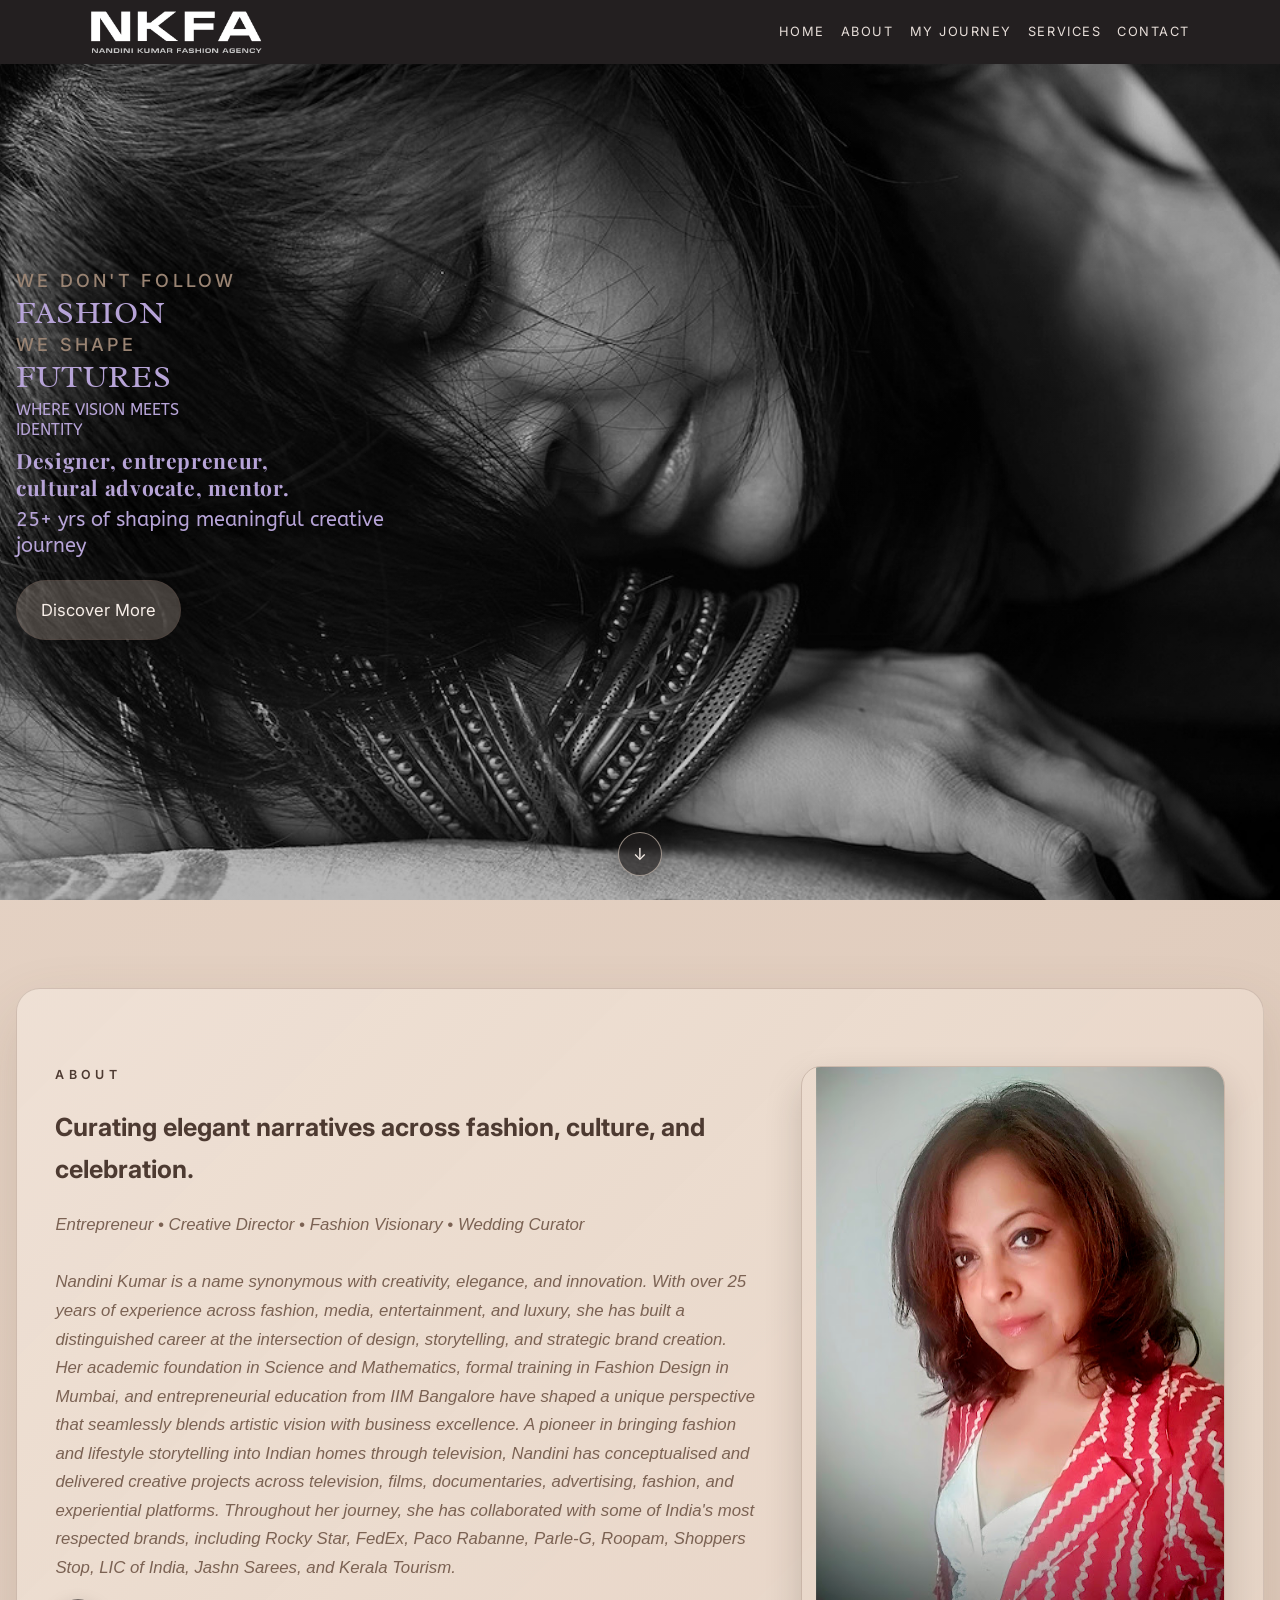
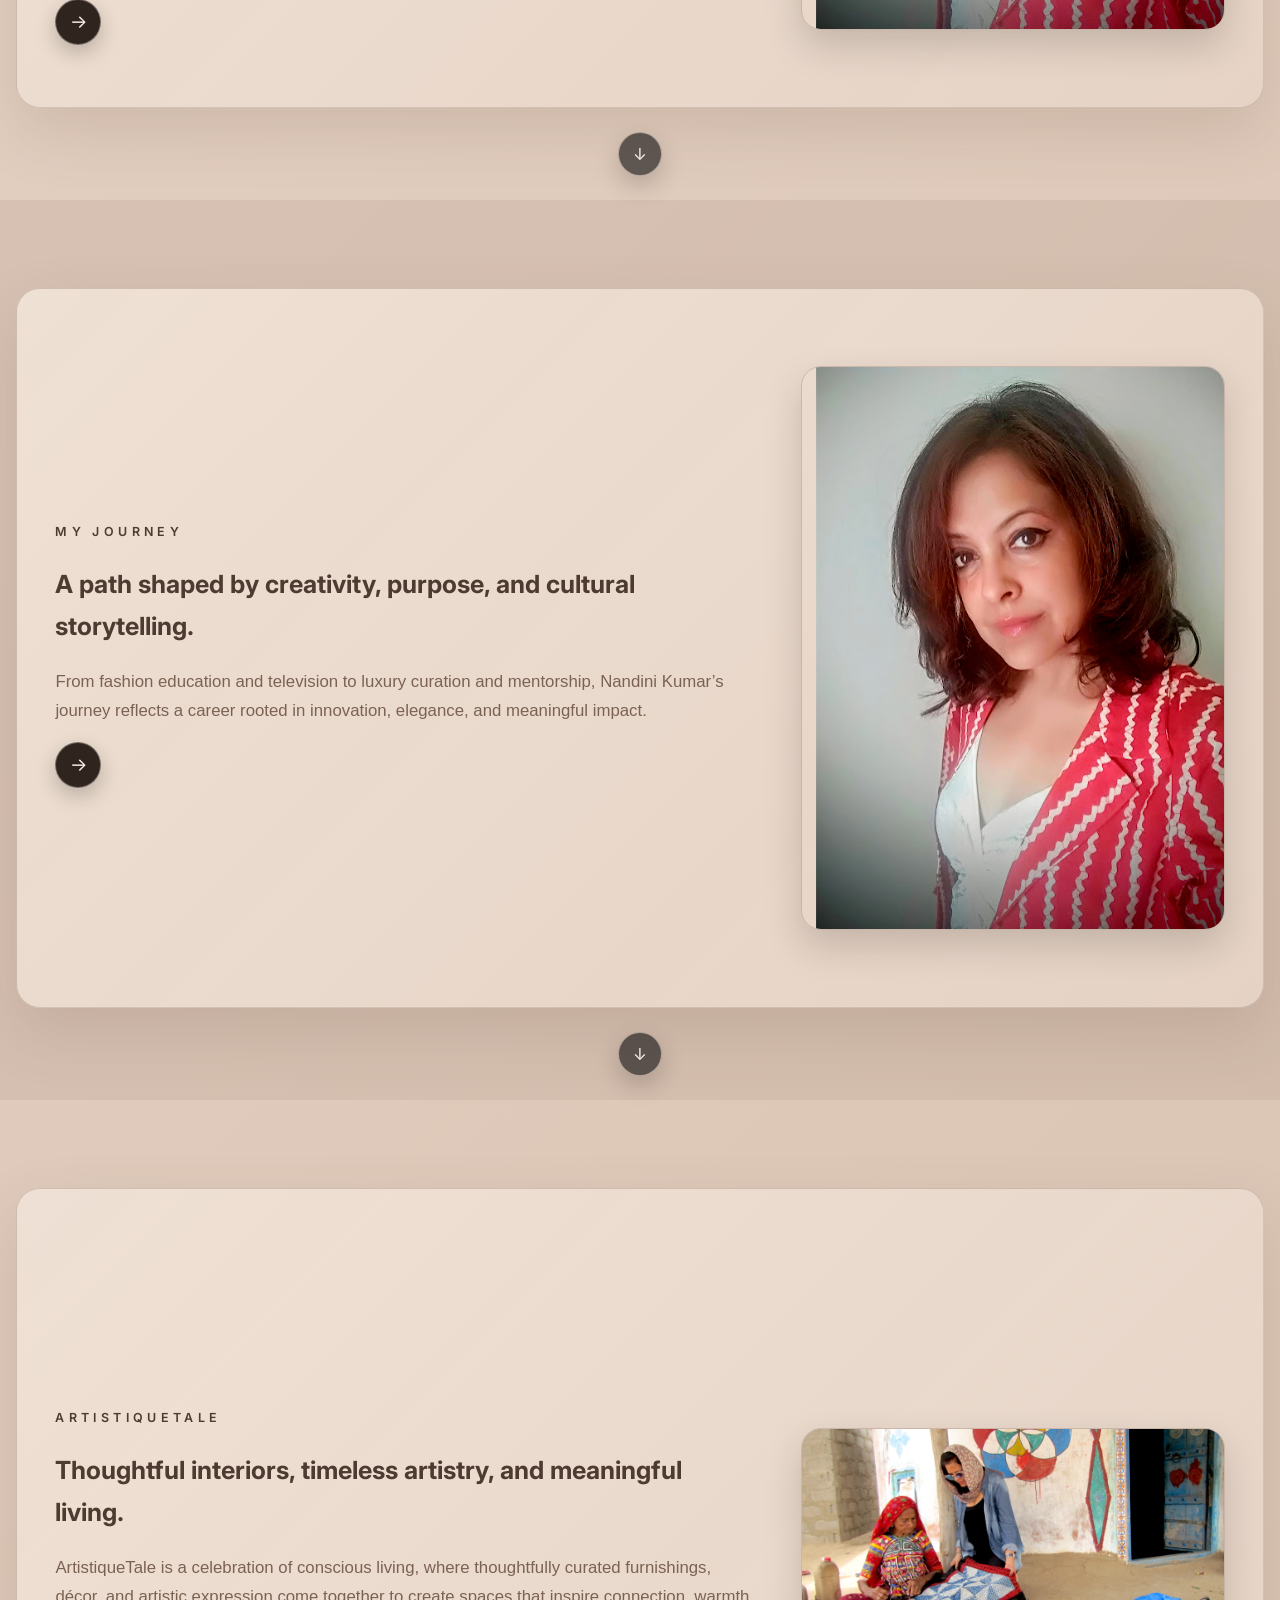
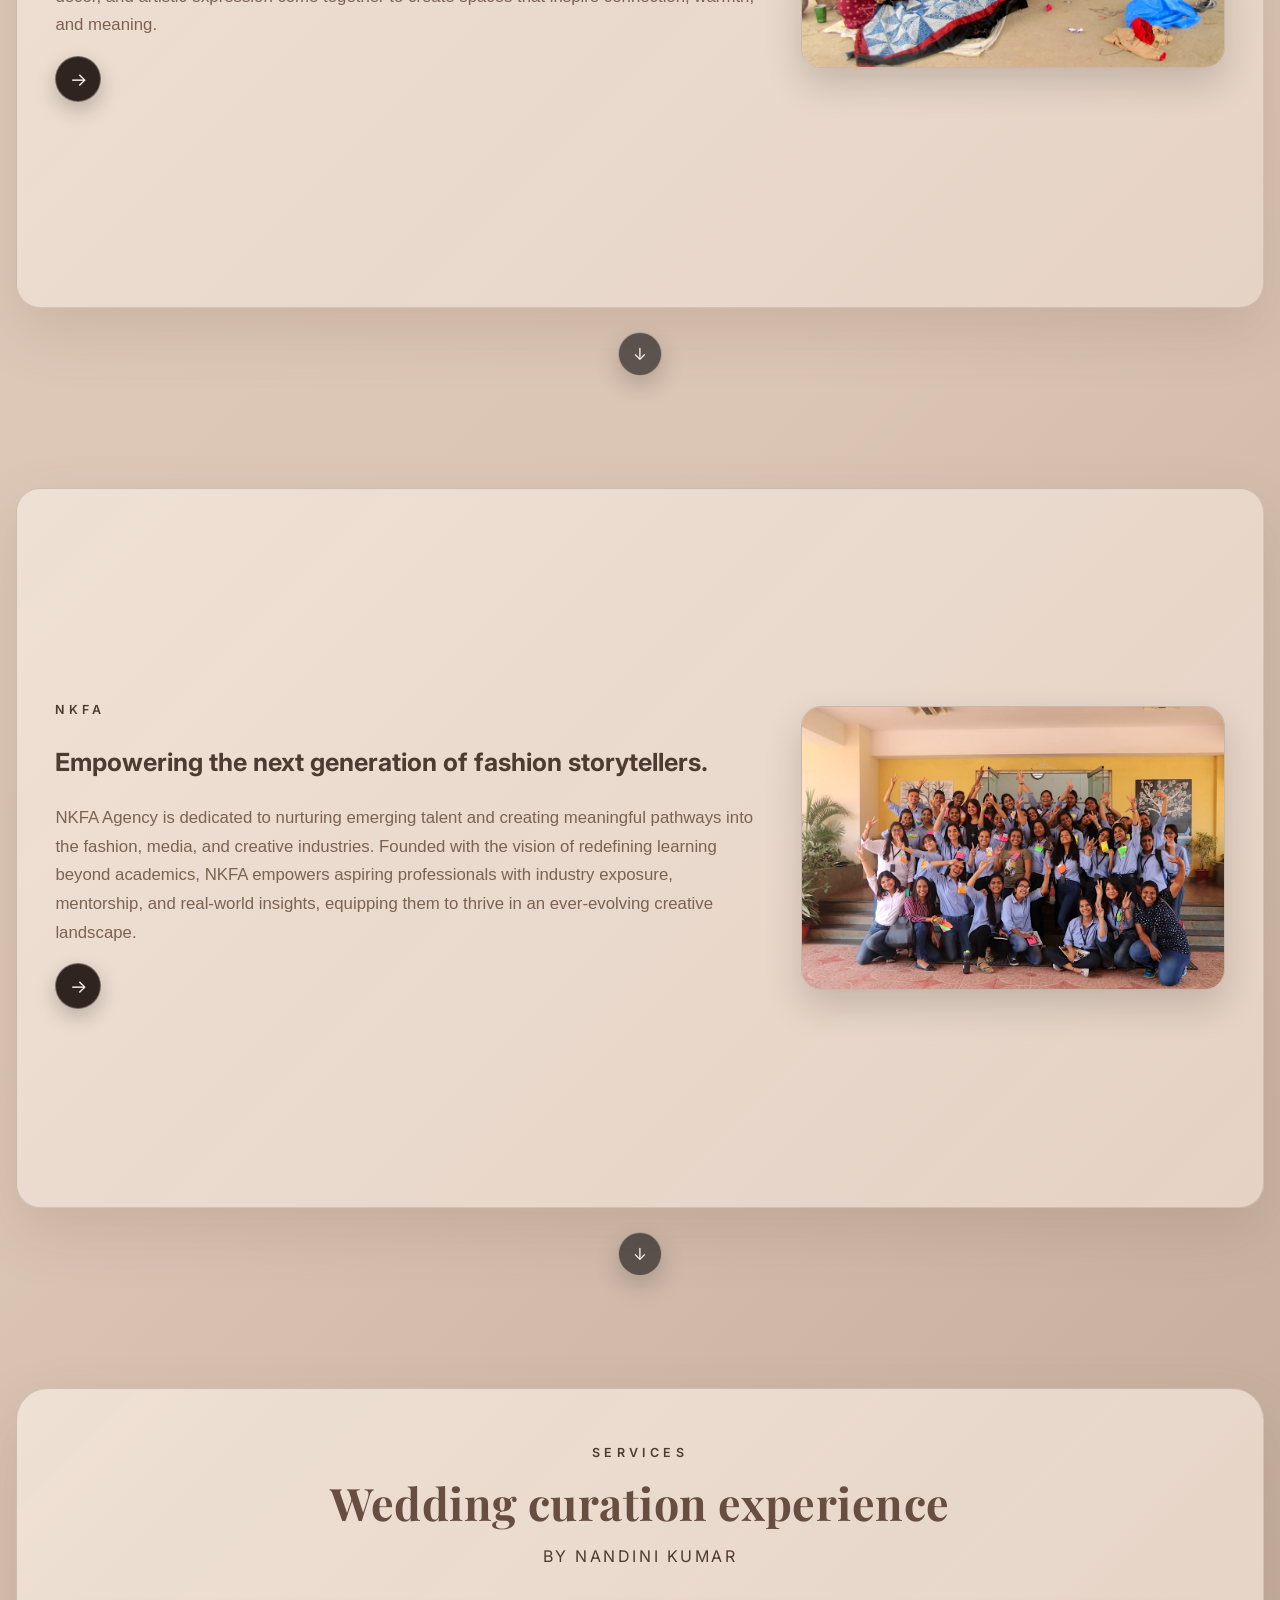
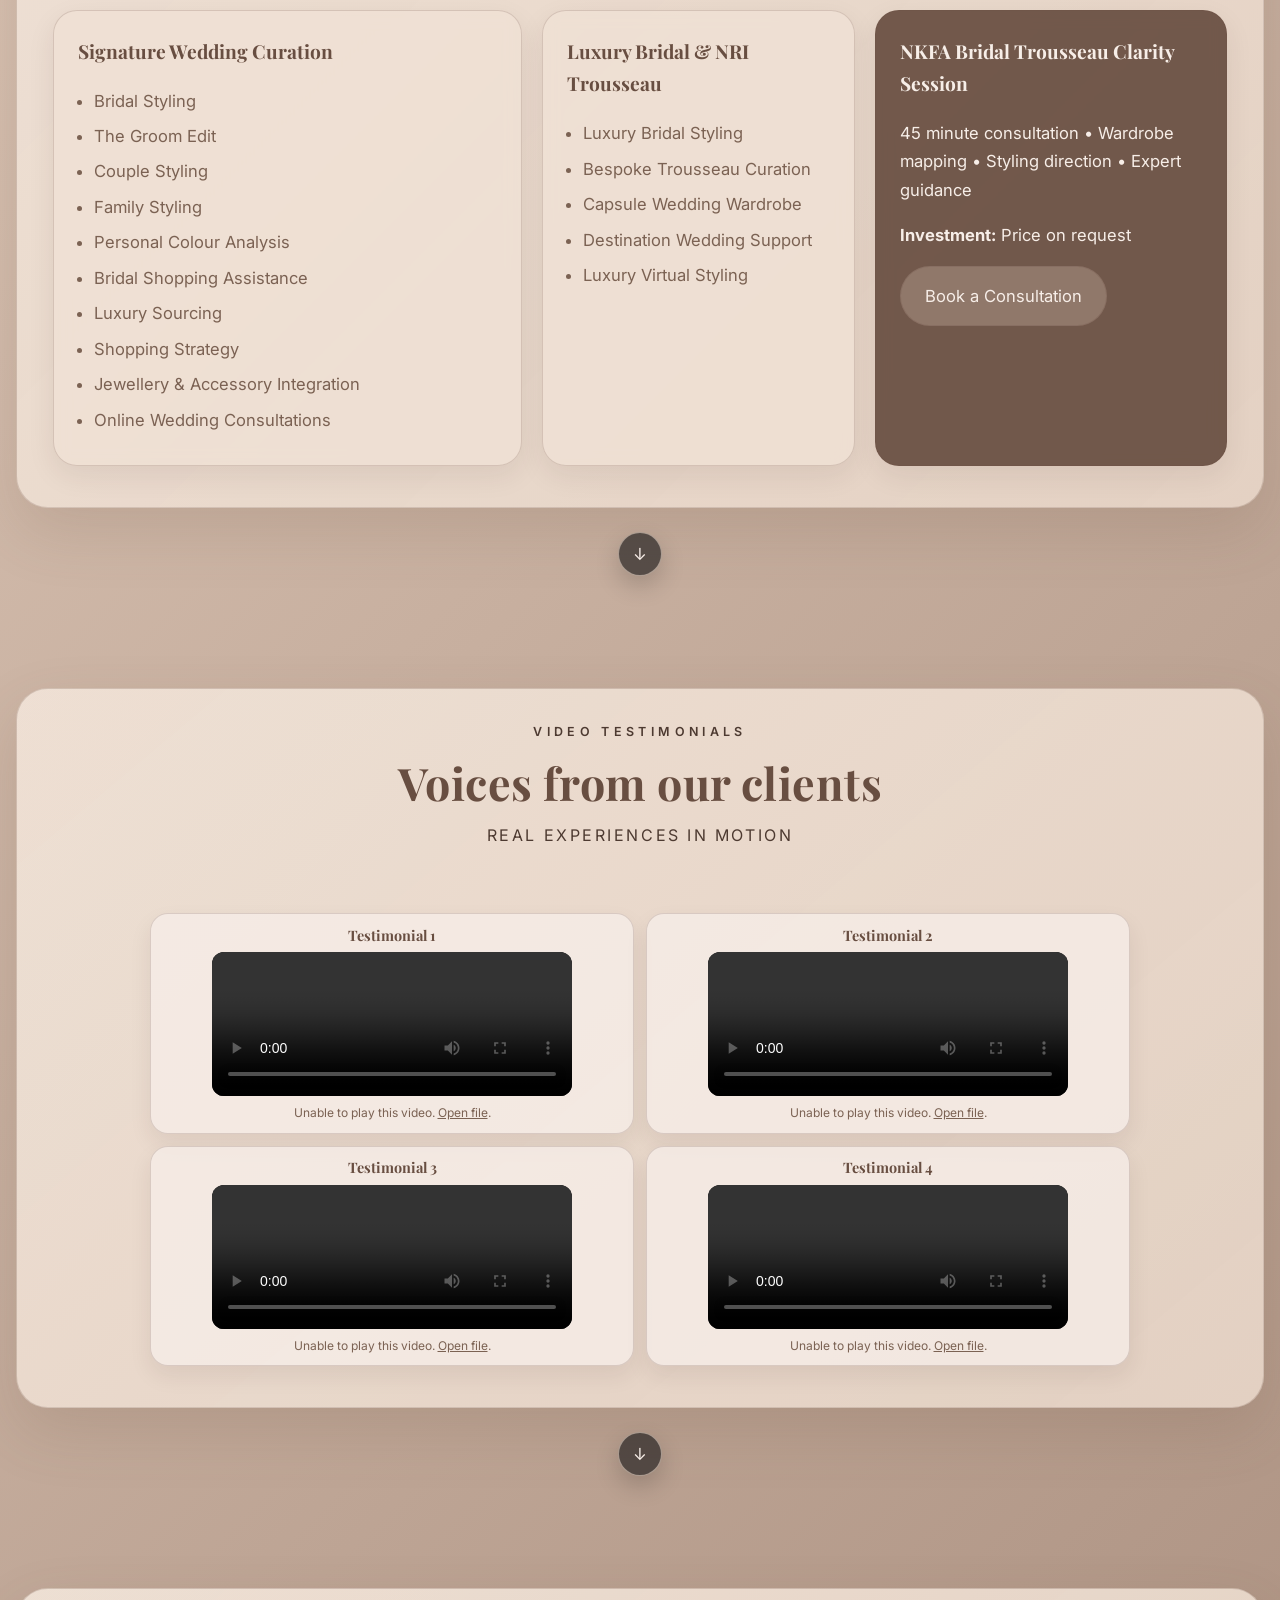
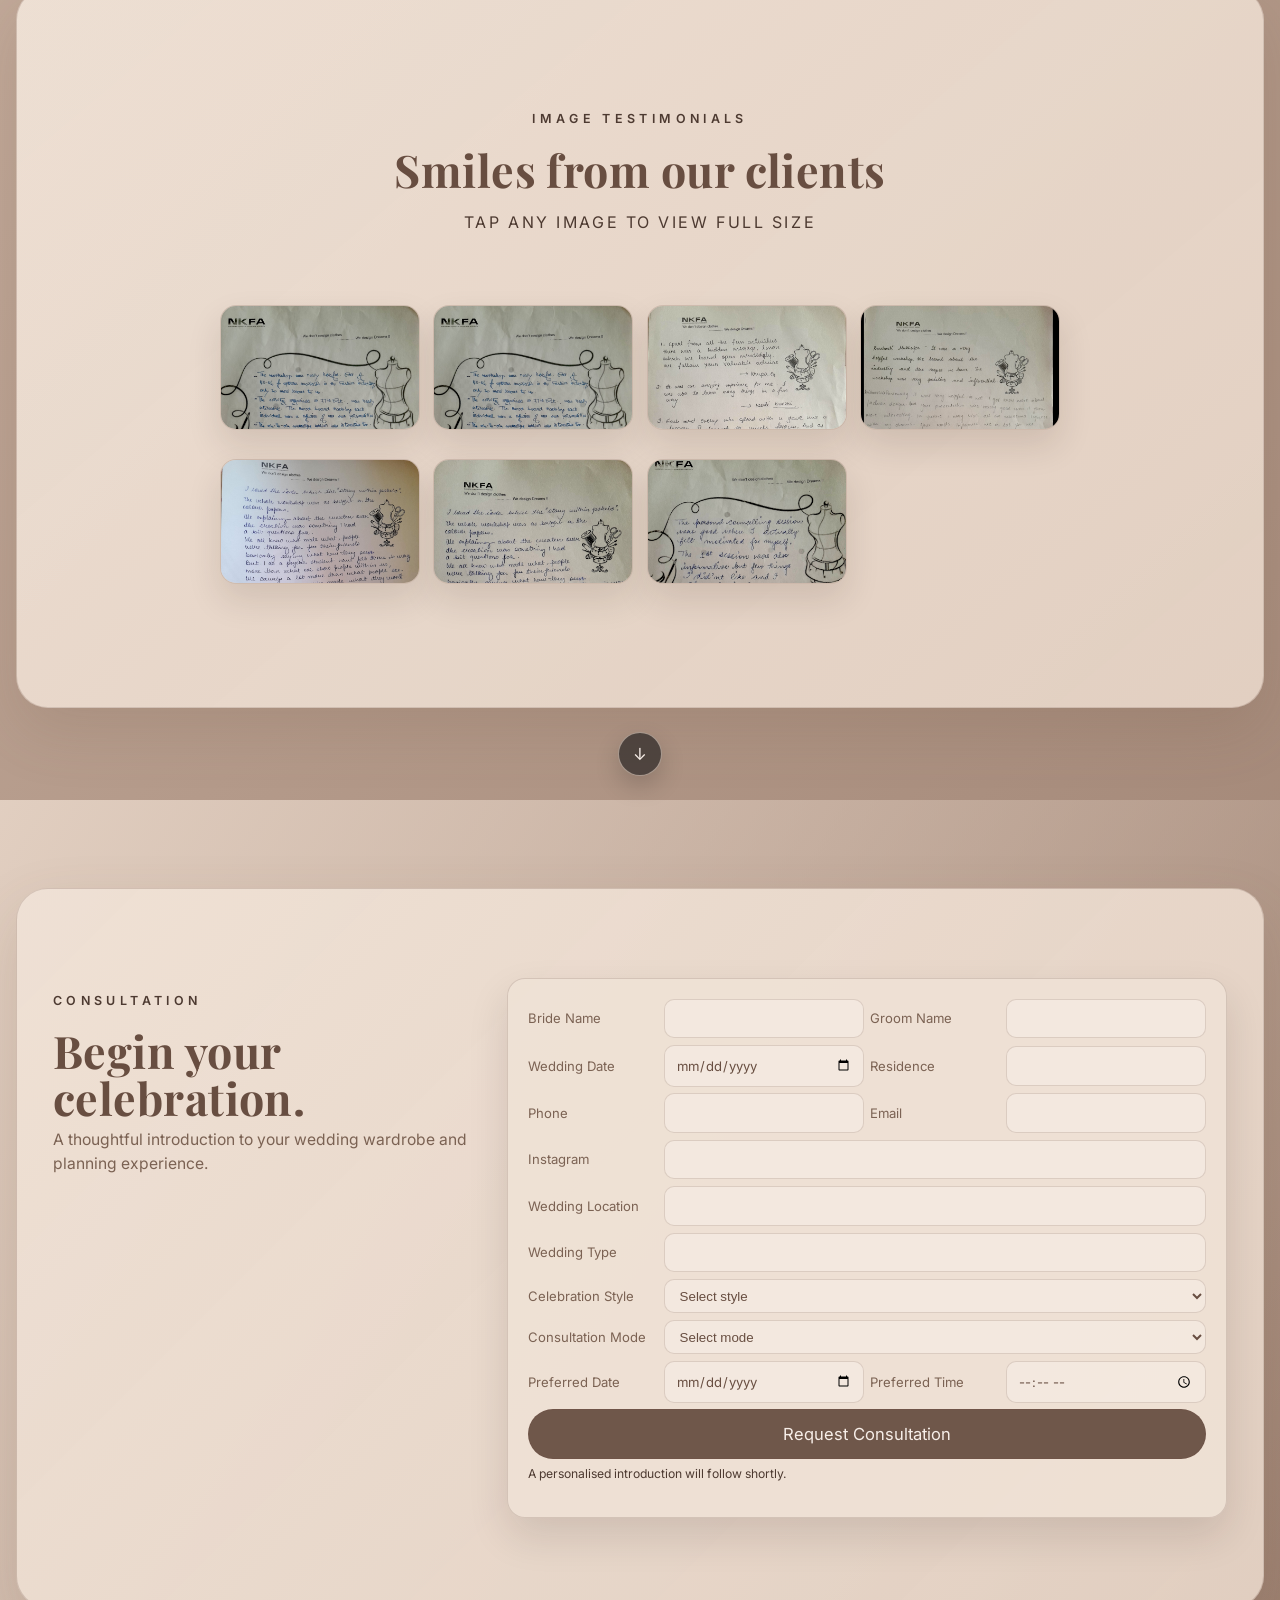
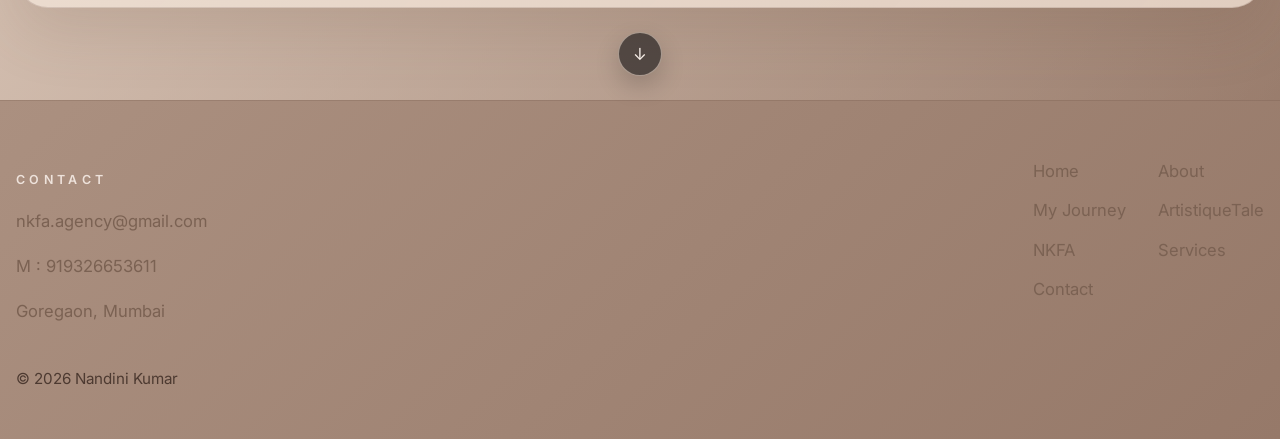
==== index.html @ bb85978e "review changes" ====
<!DOCTYPE html>
<html lang="en">
  <head>
    <meta charset="UTF-8" />
    <meta name="viewport" content="width=device-width, initial-scale=1.0" />
    <title>Nandini Kumar</title>
    <meta name="description" content="Nandini Kumar — editorial luxury styling, curation, and cultural storytelling." />
    <link rel="preconnect" href="https://fonts.googleapis.com" />
    <link rel="preconnect" href="https://fonts.gstatic.com" crossorigin />
    <link
      href="https://fonts.googleapis.com/css2?family=ABeeZee:ital@0;1&family=Inter:wght@400;500;600;700&family=Playfair+Display:wght@600;700;800&family=Radley&display=swap"
      rel="stylesheet"
    />
    <link rel="stylesheet" href="styles.css" />
  </head>
  <body data-page="home">
    <header class="site-header" data-shared-nav></header>

    <main>
      <section class="hero hero-full" id="top">
        <div class="hero-overlay"></div>
        <div class="hero-content container">
          <div class="hero-copy-stack">
            <p class="hero-text hero-line hero-line-garet">WE DON'T FOLLOW</p>
            <p class="hero-text hero-line hero-line-radley">FASHION</p>
            <p class="hero-text hero-line hero-line-garet">WE SHAPE</p>
            <p class="hero-text hero-line hero-line-radley">FUTURES</p>
            <p class="hero-text hero-line hero-line-abeezee hero-line-abeezee-small">WHERE VISION MEETS IDENTITY</p>
            <p class="hero-text hero-line hero-line-abeezee hero-line-abeezee-medium">Designer, entrepreneur, cultural advocate, mentor.</p>
            <p class="hero-text hero-line hero-line-abeezee hero-line-abeezee-large">25+ yrs of shaping meaningful creative journey</p>
            <div class="hero-actions">
              <a class="button button-light hero-cta" href="#about">Discover More</a>
            </div>
          </div>
        </div>
        <a class="scroll-arrow" href="#about" aria-label="Scroll to next section">↓</a>
      </section>

      <section class="section section-split" id="about">
        <div class="container panel-shell about-theme-shell page-detail-shell home-section-card">
          <div class="content-block page-detail-copy">
            <p class="eyebrow dark">About</p>
            <h1>Curating elegant narratives across fashion, culture, and celebration.</h1>
            <div class="page-description text-placeholder">
              Entrepreneur • Creative Director • Fashion Visionary • Wedding Curator
              <br /><br />
Nandini Kumar is a name synonymous with creativity, elegance, and innovation. With over 25 years of experience across fashion, media, entertainment, and luxury, she has built a distinguished career at the intersection of design, storytelling, and strategic brand creation.

Her academic foundation in Science and Mathematics, formal training in Fashion Design in Mumbai, and entrepreneurial education from IIM Bangalore have shaped a unique perspective that seamlessly blends artistic vision with business excellence.

A pioneer in bringing fashion and lifestyle storytelling into Indian homes through television, Nandini has conceptualised and delivered creative projects across television, films, documentaries, advertising, fashion, and experiential platforms. Throughout her journey, she has collaborated with some of India's most respected brands, including Rocky Star, FedEx, Paco Rabanne, Parle-G, Roopam, Shoppers Stop, LIC of India, Jashn Sarees, and Kerala Tourism.            </div>
            <a class="section-corner-arrow" href="about.html" aria-label="Open About page">&#8594;</a>
          </div>
          <figure class="page-detail-image">
            <img src="media/about_master.png" alt="Nandini Kumar portrait" loading="lazy" />
          </figure>
        </div>
        <a class="scroll-arrow" href="#my-journey" aria-label="Scroll to next section">↓</a>
      </section>

      <section class="section section-split alt-bg" id="my-journey">
        <div class="container panel-shell about-theme-shell page-detail-shell home-section-card">
          <div class="content-block page-detail-copy">
            <p class="eyebrow dark">My Journey</p>
            <h1>A path shaped by creativity, purpose, and cultural storytelling.</h1>
            <div class="page-description">
              From fashion education and television to luxury curation and mentorship, Nandini Kumar’s journey reflects a career rooted in innovation, elegance, and meaningful impact.
            </div>
            <a class="section-corner-arrow" href="my-journey.html" aria-label="Open My Journey page">&#8594;</a>
          </div>
          <figure class="page-detail-image">
            <img src="media/about_master.png" alt="My Journey featured visual" loading="lazy" />
          </figure>
        </div>
        <a class="scroll-arrow" href="#artistiquetale" aria-label="Scroll to next section">↓</a>
      </section>

      <section class="section section-split" id="artistiquetale">
        <div class="container panel-shell about-theme-shell page-detail-shell home-section-card">
          <div class="content-block page-detail-copy">
            <p class="eyebrow dark">ArtistiqueTale</p>
            <h1>Thoughtful interiors, timeless artistry, and meaningful living.</h1>
            <div class="page-description">
              ArtistiqueTale is a celebration of conscious living, where thoughtfully curated furnishings, décor, and
              artistic expression come together to create spaces that inspire connection, warmth, and meaning.
            </div>
            <a class="section-corner-arrow" href="artistiquetale.html" aria-label="Open ArtistiqueTale page">&#8594;</a>
          </div>
          <figure class="page-detail-image">
            <img src="media/artistiquetale_master.jpg" alt="ArtistiqueTale signature visual" loading="lazy" />
          </figure>
        </div>
        <a class="scroll-arrow" href="#nkfa" aria-label="Scroll to next section">↓</a>
      </section>

      <section class="section section-split" id="nkfa">
        <div class="container panel-shell about-theme-shell page-detail-shell home-section-card">
          <div class="content-block page-detail-copy">
            <p class="eyebrow dark">NKFA</p>
            <h1>Empowering the next generation of fashion storytellers.</h1>
            <div class="page-description">
              NKFA Agency is dedicated to nurturing emerging talent and creating meaningful pathways into the fashion,
              media, and creative industries. Founded with the vision of redefining learning beyond academics, NKFA
              empowers aspiring professionals with industry exposure, mentorship, and real-world insights, equipping
              them to thrive in an ever-evolving creative landscape.
            </div>
            <a class="section-corner-arrow" href="nkfa.html" aria-label="Open NKFA page">&#8594;</a>
          </div>
          <figure class="page-detail-image">
            <img src="media/NKFA_master.jpg" alt="NKFA featured showcase" loading="lazy" />
          </figure>
        </div>
        <a class="scroll-arrow" href="#services" aria-label="Scroll to next section">↓</a>
      </section>

      <section class="section services-section" id="services">
        <div class="container panel-shell home-section-card services-shell">
          <div class="section-heading center">
            <p class="eyebrow">Services</p>
            <h2>Wedding curation experience</h2>
            <p class="section-subtitle">By Nandini Kumar</p>
          </div>
          <div class="services-intro"></div>
          <div class="services-grid">
            <article class="service-card large">
              <h3>Signature Wedding Curation</h3>
              <ul>
                <li>Bridal Styling</li>
                <li>The Groom Edit</li>
                <li>Couple Styling</li>
                <li>Family Styling</li>
                <li>Personal Colour Analysis</li>
                <li>Bridal Shopping Assistance</li>
                <li>Luxury Sourcing</li>
                <li>Shopping Strategy</li>
                <li>Jewellery &amp; Accessory Integration</li>
                <li>Online Wedding Consultations</li>
              </ul>
            </article>
            <article class="service-card">
              <h3>Luxury Bridal &amp; NRI Trousseau</h3>
              <ul>
                <li>Luxury Bridal Styling</li>
                <li>Bespoke Trousseau Curation</li>
                <li>Capsule Wedding Wardrobe</li>
                <li>Destination Wedding Support</li>
                <li>Luxury Virtual Styling</li>
              </ul>
            </article>
            <article class="service-card accent-card">
              <h3>NKFA Bridal Trousseau Clarity Session</h3>
              <p>45 minute consultation • Wardrobe mapping • Styling direction • Expert guidance</p>
              <p><strong>Investment:</strong> Price on request</p>
              <a class="button button-light" href="services.html">Book a Consultation</a>
            </article>
          </div>
        </div>
        <a class="scroll-arrow" href="#testimonials" aria-label="Scroll to next section">↓</a>
      </section>

      <section class="section testimonials-section" id="testimonials">
        <div class="container panel-shell testimonials-shell home-section-card">
          <div class="section-heading center">
            <p class="eyebrow">Video Testimonials</p>
            <h2>Voices from our clients</h2>
            <p class="section-subtitle">Real experiences in motion</p>
          </div>
          <div class="testimonials-video-grid" data-video-key="testimonial"></div>
        </div>
        <a class="scroll-arrow" href="#testimonial-gallery" aria-label="Scroll to next section">↓</a>
      </section>

      <section class="section testimonial-gallery-section" id="testimonial-gallery">
        <div class="container panel-shell testimonial-gallery-shell home-section-card">
          <div class="section-heading center">
            <p class="eyebrow">Image Testimonials</p>
            <h2>Smiles from our clients</h2>
            <p class="section-subtitle">Tap any image to view full size</p>
          </div>
          <div class="testimonial-image-grid" aria-label="Client testimonial photo gallery">
            <figure class="gallery-card testimonial-image-card">
              <img src="media/testimonial/student4.jpg" alt="Client testimonial image 1" loading="lazy" />
            </figure>
            <figure class="gallery-card testimonial-image-card">
              <img src="media/testimonial/student5.jpg" alt="Client testimonial image 2" loading="lazy" />
            </figure>
            <figure class="gallery-card testimonial-image-card">
              <img src="media/testimonial/student7.jpg" alt="Client testimonial image 3" loading="lazy" />
            </figure>
            <figure class="gallery-card testimonial-image-card">
              <img src="media/testimonial/student9.jpg" alt="Client testimonial image 4" loading="lazy" />
            </figure>
            <figure class="gallery-card testimonial-image-card">
              <img src="media/testimonial/student10.jpg" alt="Client testimonial image 5" loading="lazy" />
            </figure>
            <figure class="gallery-card testimonial-image-card">
              <img src="media/testimonial/student11.jpg" alt="Client testimonial image 6" loading="lazy" />
            </figure>
            <figure class="gallery-card testimonial-image-card">
              <img src="media/testimonial/student16.jpg" alt="Client testimonial image 7" loading="lazy" />
            </figure>
          </div>
        </div>
        <a class="scroll-arrow" href="#contact" aria-label="Scroll to next section">↓</a>
      </section>

      <section class="section consultation-section" id="contact">
        <div class="container consultation-grid panel-shell home-section-card">
          <div class="content-block">
            <p class="eyebrow">Consultation</p>
            <h2>Begin your celebration.</h2>
            <p class="lead">A thoughtful introduction to your wedding wardrobe and planning experience.</p>
          </div>
          <form class="consultation-form" id="consultation-form">
            <div class="form-row">
              <label>Bride Name<input type="text" name="brideName" /></label>
              <label>Groom Name<input type="text" name="groomName" /></label>
            </div>
            <div class="form-row">
              <label>Wedding Date<input type="date" name="weddingDate" /></label>
              <label>Residence<input type="text" name="residence" /></label>
            </div>
            <div class="form-row">
              <label>Phone<input type="tel" name="phone" /></label>
              <label>Email<input type="email" name="email" /></label>
            </div>
            <label>Instagram<input type="text" name="instagram" /></label>
            <label>Wedding Location<input type="text" name="location" /></label>
            <label>Wedding Type<input type="text" name="weddingType" /></label>
            <label
              >Celebration Style
              <select name="style">
                <option value="" selected>Select style</option>
                <option value="Intimate Wedding">Intimate Wedding</option>
                <option value="Destination Wedding">Destination Wedding</option>
                <option value="Traditional Wedding">Traditional Wedding</option>
                <option value="Luxury Wedding">Luxury Wedding</option>
                <option value="NRI Wedding">NRI Wedding</option>
                <option value="Multi-City Celebrations">Multi-City Celebrations</option>
              </select>
            </label>
            <label
              >Consultation Mode
              <select name="mode">
                <option value="" selected>Select mode</option>
                <option value="In Person">In Person</option>
                <option value="Video">Video</option>
                <option value="Phone">Phone</option>
              </select>
            </label>
            <div class="form-row">
              <label>Preferred Date<input type="date" name="preferredDate" /></label>
              <label>Preferred Time<input type="time" name="preferredTime" /></label>
            </div>
            <button class="button button-dark button-full" type="submit">Request Consultation</button>
            <p class="form-note" id="form-note">A personalised introduction will follow shortly.</p>
          </form>
        </div>
        <a class="scroll-arrow" href="#page-footer" aria-label="Scroll to footer">↓</a>
      </section>
    </main>

    <footer class="site-footer" id="page-footer">
      <div class="container footer-content">
        <div>
          <p class="eyebrow">Contact</p>
          <p><a href="mailto:nkfa.agency@gmail.com">nkfa.agency@gmail.com</a></p>
          <p>M : 919326653611</p>
          <p>Goregaon, Mumbai</p>
        </div>
        <div class="footer-links">
          <a href="index.html">Home</a>
          <a href="about.html">About</a>
          <a href="my-journey.html">My Journey</a>
          <a href="artistiquetale.html">ArtistiqueTale</a>
          <a href="nkfa.html">NKFA</a>
          <a href="#services">Services</a>
          <a href="#contact">Contact</a>
        </div>
      </div>
      <div class="container footer-bottom">
        <p>© <span id="year"></span> Nandini Kumar</p>
      </div>
    </footer>

    <div class="lightbox" id="lightbox" aria-hidden="true">
      <div class="lightbox-frame">
        <button class="lightbox-close" type="button" aria-label="Close lightbox">×</button>
        <div class="lightbox-controls">
          <button type="button" class="lightbox-prev" aria-label="Previous image">←</button>
          <button type="button" class="lightbox-next" aria-label="Next image">→</button>
        </div>
        <img id="lightbox-image" src="" alt="" />
      </div>
    </div>

    <script src="https://cdn.jsdelivr.net/npm/heic2any@0.0.4/dist/heic2any.min.js"></script>
    <script src="script.js"></script>
  </body>
</html>
---- styles.css ----
:root {
  --hero-grey-orange: #9a8473;
  --hero-light-purple: #b7a4d8;
  --text: #684E41;
  --text-soft: #7b6253;
  --text-light: #f7eee8;
  --text-dark: #4d3a31;
  --border: rgba(104, 78, 65, 0.2);
  --shadow: 0 24px 60px rgba(104, 78, 65, 0.16);
}

* {
  box-sizing: border-box;
}

html {
  scroll-behavior: smooth;
}

body {
  margin: 0;
  font-family: 'Inter', sans-serif;
  color: var(--text-soft);
  background: linear-gradient(135deg, #E6D4C6 0%, #dbc5b5 45%, #967969 100%);
  line-height: 1.7;
}

body[data-page="home"] {
  font-size: 1.04rem;
}

body[data-page="about"],
body[data-page="artistiquetale"],
body[data-page="nkfa"],
body[data-page="services"] {
  background: linear-gradient(145deg, #4d3a31 0%, #684E41 46%, #967969 100%);
}

img {
  max-width: 100%;
  display: block;
}

a {
  color: inherit;
  text-decoration: none;
}

button,
input,
textarea {
  font: inherit;
}

.container {
  width: min(1400px, calc(100% - 2rem));
  margin: 0 auto;
}

.nav.container {
  padding-left: 0;
  width: min(1100px, calc(100% - 1.2rem));
}

.site-header {
  position: fixed;
  inset: 0 0 auto 0;
  z-index: 50;
  background: rgb(35, 31, 32);
  transition: background 0.3s ease, box-shadow 0.3s ease;
}

.site-header.scrolled {
  background: rgb(35, 31, 32);
  box-shadow: none;
}

.nav {
  height: 64px;
  display: flex;
  align-items: center;
  justify-content: space-between;
  gap: 0.75rem;
}

.brand {
  display: flex;
  align-items: center;
  justify-content: flex-start;
  line-height: 1;
}

.brand img {
  height: 44px;
  width: auto;
  object-fit: contain;
  display: block;
}

.nav-links {
  display: flex;
  align-items: center;
  gap: 1rem;
  color: rgba(247, 238, 232, 0.92);
  text-transform: uppercase;
  letter-spacing: 0.12em;
  font-size: 0.8rem;
}

.nav-links a {
  transition: color 0.2s ease;
}

.nav-dropdown {
  position: relative;
}

.nav-dropdown-toggle {
  border: 0;
  background: transparent;
  color: inherit;
  text-transform: uppercase;
  letter-spacing: inherit;
  font-size: inherit;
  cursor: pointer;
  padding: 0;
  transition: color 0.2s ease;
}

.nav-dropdown-toggle:hover,
.nav-dropdown.open .nav-dropdown-toggle {
  color: var(--text-light);
}

.nav-dropdown-menu {
  position: absolute;
  top: calc(100% + 0.65rem);
  left: 0;
  min-width: 220px;
  padding: 0.6rem;
  border-radius: 12px;
  background: rgba(104, 78, 65, 0.96);
  border: 1px solid rgba(247, 238, 232, 0.16);
  box-shadow: 0 16px 30px rgba(0, 0, 0, 0.2);
  display: flex;
  flex-direction: column;
  gap: 0.4rem;
  opacity: 0;
  pointer-events: none;
  transform: translateY(-6px);
  transition: opacity 0.2s ease, transform 0.2s ease;
  z-index: 30;
}

.nav-dropdown.open .nav-dropdown-menu {
  opacity: 1;
  pointer-events: auto;
  transform: translateY(0);
}

.nav-dropdown-menu a {
  padding: 0.3rem 0.4rem;
}

.nav-links a:hover,
.nav-links a.active {
  color: var(--text-light);
}

.nav-toggle {
  display: none;
  background: transparent;
  border: 0;
  padding: 0.25rem;
}

.nav-toggle span {
  display: block;
  width: 24px;
  height: 2px;
  background: var(--text);
  margin: 4px 0;
}

.hero,
.section,
.gallery-section {
  position: relative;
}

.hero {
  min-height: 100svh;
  display: flex;
  align-items: center;
  justify-content: center;
  overflow: hidden;
  background: url("media/HeroBanner/DSC_2021.jpg") center/cover no-repeat;
}

.hero-full {
  padding: 72px 0 0;
}

.hero-overlay {
  position: absolute;
  inset: 0;
  background: linear-gradient(180deg, rgba(0, 0, 0, 0.08) 0%, rgba(0, 0, 0, 0.28) 100%);
}

.hero-content {
  position: relative;
  z-index: 1;
  width: min(1400px, calc(100% - 2rem));
  min-height: calc(100svh - 72px);
  padding: 2rem 0 5.75rem;
  display: flex;
  align-items: center;
  justify-content: flex-start;
  margin: 0 auto;
  padding-left: 0;
  padding-right: 0;
  box-sizing: border-box;
}

.hero-copy-stack {
  width: min(100%, 980px);
  min-height: 100%;
  display: flex;
  flex-direction: column;
  justify-content: center;
  align-items: flex-start;
  text-align: left;
  gap: 0.4rem;
  margin-left: 0;
  padding-left: 0;
}

body[data-page="home"] .hero-copy-stack {
  width: min(100%, 980px);
  gap: 0.4rem;
}

.eyebrow {
  text-transform: uppercase;
  letter-spacing: 0.35em;
  font-size: 0.78rem;
  margin-bottom: 1rem;
  color: rgba(247, 238, 232, 0.88);
  font-weight: 600;
}

.eyebrow.dark {
  color: var(--text-soft);
}

body[data-page="home"] .section .eyebrow,
body[data-page="home"] .section-subtitle,
body[data-page="home"] .form-note,
body[data-page="home"] .footer-bottom {
  color: var(--text-dark);
}

.section h2,
.content-block h2 {
  font-family: 'Playfair Display', serif;
  font-weight: 700;
  line-height: 1.05;
  letter-spacing: 0.01em;
}

.hero-text {
  margin: 0;
  text-align: left;
  align-self: flex-start;
  color: rgba(252, 247, 241, 0.94);
  text-shadow: 0 2px 12px rgba(0, 0, 0, 0.25);
}

.hero-line {
  line-height: 1.05;
  max-width: 20ch;
}

.hero-line-garet {
  font-family: 'Garet', 'Inter', sans-serif;
  font-size: 18px;
  font-weight: 500;
  letter-spacing: 0.18em;
  text-transform: uppercase;
  color: var(--hero-grey-orange);
}

.hero-line-radley {
  font-family: 'Radley', serif;
  font-size: 31px;
  font-weight: 400;
  letter-spacing: 0.02em;
  color: var(--hero-light-purple);
}

.hero-line-abeezee {
  font-family: 'ABeeZee', sans-serif;
  font-weight: 400;
  color: var(--hero-light-purple);
}

.hero-line-abeezee-small {
  font-size: 16px;
  line-height: 1.25;
}

.hero-line-abeezee-medium {
  font-size: 21px;
  line-height: 1.28;
  font-weight: 700;
  font-family: 'Playfair Display', serif;
  letter-spacing: 0.03em;
}

.hero-line-abeezee-large {
  font-size: 20px;
  line-height: 1.3;
  max-width: 32ch;
}

.hero-actions {
  margin-top: 0.5rem;
}

body[data-page="home"] .hero-actions {
  margin-top: 0.9rem;
}

.hero-cta {
  padding: 0.95rem 1.6rem;
}

.button {
  display: inline-flex;
  align-items: center;
  justify-content: center;
  border: 1px solid var(--border);
  padding: 0.95rem 1.5rem;
  border-radius: 999px;
  transition: transform 0.2s ease, background 0.2s ease, color 0.2s ease;
}

.button:hover {
  transform: translateY(-2px);
}

.button-light {
  background: rgba(230, 212, 198, 0.26);
  color: var(--text-light);
}

.button-dark {
  background: rgba(104, 78, 65, 0.94);
  color: var(--text-light);
}

.button-full {
  width: 100%;
}

.scroll-arrow {
  position: absolute;
  left: 50%;
  bottom: max(1.5rem, env(safe-area-inset-bottom));
  transform: translateX(-50%);
  width: 44px;
  height: 44px;
  border: 1px solid rgba(230, 212, 198, 0.58);
  border-radius: 50%;
  display: grid;
  place-items: center;
  background: rgba(35, 31, 32, 0.68);
  color: var(--text-light);
  box-shadow: 0 10px 24px rgba(0, 0, 0, 0.18);
  animation: bob 2.4s ease-in-out infinite;
  z-index: 4;
}

.section {
  min-height: 100svh;
  padding: 5.5rem 0 5.75rem;
  display: flex;
  align-items: center;
  justify-content: center;
  position: relative;
}

.home-section-card {
  min-height: calc(100svh - 11.25rem);
}

.alt-bg {
  background: rgba(150, 121, 105, 0.14);
}

.panel-shell {
  position: relative;
  padding: 2.25rem;
  border-radius: 32px;
  background: linear-gradient(135deg, rgba(239, 225, 213, 0.96), rgba(230, 212, 198, 0.93));
  border: 1px solid var(--border);
  box-shadow: var(--shadow);
  overflow: hidden;
}

.panel-shell::before {
  content: "";
  position: absolute;
  inset: 0;
  background: linear-gradient(130deg, rgba(247, 238, 232, 0.28), transparent 40%);
  opacity: 0.13;
  pointer-events: none;
}

.panel-shell > * {
  position: relative;
  z-index: 1;
}

.about-theme-shell,
.page-detail-shell {
  border-radius: 24px;
  padding: 2.4rem;
}
.gallery-card {
  overflow: hidden;
  border-radius: 24px;
  box-shadow: 0 16px 34px rgba(43, 24, 18, 0.12);
  background: rgba(230, 212, 198, 0.22);
  border: 1px solid rgba(104, 78, 65, 0.2);
}

.gallery-card img {
  width: 100%;
  height: 100%;
  object-fit: cover;
  transition: transform 0.45s ease;
}

.gallery-card:hover img {
  transform: scale(1.03);
}

.content-block h2,
.section-heading h2 {
  font-size: clamp(2rem, 3.6vw, 2.8rem);
  margin: 0 0 1rem;
  color: var(--text);
}

.section-heading.center {
  text-align: center;
  margin-bottom: 2.5rem;
}

.section-subtitle {
  color: var(--text-soft);
  font-size: 1rem;
  letter-spacing: 0.16em;
  text-transform: uppercase;
}

.services-grid {
  display: grid;
  grid-template-columns: 1.2fr 0.8fr 0.9fr;
  gap: 1.25rem;
  margin-top: 2rem;
}

#services {
  background: transparent;
}

#services .panel-shell::before {
  background: none;
  opacity: 0;
}

.service-card {
  background: rgba(239, 225, 213, 0.82);
  border: 1px solid var(--border);
  border-radius: 24px;
  padding: 1.5rem;
  backdrop-filter: blur(8px);
  box-shadow: 0 10px 28px rgba(46, 31, 24, 0.08);
}

.service-card.large {
  min-height: 100%;
}

.service-card h3 {
  font-family: 'Playfair Display', serif;
  font-size: 1.2rem;
  margin-top: 0;
  color: var(--text);
}

.service-card ul {
  padding-left: 1rem;
  margin: 0.5rem 0 0;
}

.service-card li {
  margin-bottom: 0.45rem;
}

.accent-card {
  background: rgba(104, 78, 65, 0.92);
  color: var(--text-light);
}

.accent-card h3,
.accent-card p,
.accent-card strong {
  color: var(--text-light);
}

.testimonials-section {
  min-height: 100svh;
  padding: 5.5rem 0 5.75rem;
  display: flex;
  align-items: center;
}

.testimonials-shell {
  background: linear-gradient(140deg, rgba(239, 225, 213, 0.95), rgba(230, 212, 198, 0.93));
  padding: 1.25rem 1.25rem 1rem;
  min-height: calc(100svh - 11.25rem);
  display: flex;
  flex-direction: column;
  justify-content: center;
  gap: 0.8rem;
}

.testimonials-shell .section-heading.center {
  margin-bottom: 0.65rem;
}

.testimonials-video-grid {
  display: grid;
  grid-template-columns: repeat(2, minmax(0, 1fr));
  gap: 0.75rem;
  flex: 1;
  align-content: center;
  max-width: 980px;
  width: 100%;
  margin: 0 auto;
}

.testimonial-video-card {
  background: rgba(247, 238, 232, 0.78);
  border: 1px solid var(--border);
  border-radius: 18px;
  padding: 0.55rem;
  box-shadow: 0 10px 22px rgba(46, 31, 24, 0.08);
  display: flex;
  flex-direction: column;
  align-items: center;
  justify-content: center;
  text-align: center;
}

.testimonial-video-card h3 {
  margin: 0 0 0.3rem;
  color: var(--text);
  font-family: 'Playfair Display', serif;
  font-size: 0.9rem;
}

.testimonial-video-card video {
  width: min(100%, 360px);
  aspect-ratio: 16 / 9;
  object-fit: cover;
  max-height: 16svh;
  display: block;
  border-radius: 12px;
  background: #000;
}

.testimonial-video-note {
  margin: 0.45rem 0 0;
  font-size: 0.75rem;
  color: var(--text-soft);
}

.testimonial-video-note a {
  text-decoration: underline;
}

.testimonial-gallery-section {
  min-height: 100svh;
  padding: 5.5rem 0 5.75rem;
  display: flex;
  align-items: center;
}

.testimonial-gallery-shell {
  background: linear-gradient(140deg, rgba(239, 225, 213, 0.95), rgba(230, 212, 198, 0.93));
  padding: 1.5rem;
  min-height: calc(100svh - 11.25rem);
  display: flex;
  flex-direction: column;
  justify-content: center;
  gap: 0.8rem;
}

.testimonial-image-grid {
  display: grid;
  grid-template-columns: repeat(4, minmax(140px, 1fr));
  gap: 0.85rem;
  max-width: 900px;
  margin: 0 auto;
}

.testimonial-image-card {
  aspect-ratio: 16 / 10;
  border-radius: 16px;
  cursor: zoom-in;
  max-width: 200px;
  margin: 0 auto;
}

.testimonial-image-card img {
  width: 100%;
  height: 100%;
  object-fit: cover;
}

.consultation-grid {
  display: grid;
  grid-template-columns: 0.8fr 1.2fr;
  gap: 3rem;
  align-items: start;
}

.consultation-section {
  background: linear-gradient(120deg, rgba(230, 212, 198, 0.9), rgba(150, 121, 105, 0.24));
  min-height: 100svh;
  padding: 5.5rem 0 5.75rem;
}

#contact .panel-shell::before {
  background: none;
  opacity: 0;
}

.consultation-form {
  background: rgba(239, 225, 213, 0.9);
  border: 1px solid var(--border);
  border-radius: 28px;
  padding: 2rem;
  box-shadow: 0 18px 40px rgba(30, 20, 16, 0.12);
}

#contact .consultation-grid {
  grid-template-columns: 0.75fr 1.25fr;
  gap: 1.35rem;
}

#contact .content-block h2 {
  margin-bottom: 0.4rem;
}

#contact .lead {
  margin-top: 0;
  font-size: 0.98rem;
  line-height: 1.55;
}

#contact .consultation-form {
  padding: 1.25rem;
  border-radius: 18px;
}

#contact .consultation-form label {
  display: grid;
  grid-template-columns: 7.9rem minmax(0, 1fr);
  align-items: center;
  column-gap: 0.6rem;
  row-gap: 0;
}

#contact label {
  margin-bottom: 0.42rem;
  font-size: 0.82rem;
}

#contact .form-row {
  gap: 0.42rem;
}

#contact input,
#contact textarea,
#contact select {
  margin-top: 0;
  padding: 0.48rem 0.68rem;
  border-radius: 10px;
}

#contact .button-full {
  padding-top: 0.6rem;
  padding-bottom: 0.6rem;
}

#contact .form-note {
  margin-top: 0.35rem;
  font-size: 0.76rem;
}

.form-row {
  display: grid;
  grid-template-columns: 1fr 1fr;
  gap: 1rem;
}

label {
  display: block;
  margin-bottom: 1rem;
  color: var(--text-soft);
}

input,
textarea,
select {
  width: 100%;
  margin-top: 0.35rem;
  padding: 0.8rem 0.95rem;
  border: 1px solid rgba(104, 78, 65, 0.18);
  border-radius: 14px;
  background: rgba(247, 238, 232, 0.55);
  color: var(--text);
}

input:focus,
textarea:focus,
select:focus {
  outline: 2px solid rgba(150, 121, 105, 0.58);
  outline-offset: 2px;
}

.form-note {
  margin-top: 0.8rem;
  color: var(--text-soft);
  font-size: 0.95rem;
}

.site-footer {
  padding: 3.5rem 0 2rem;
  border-top: 1px solid rgba(104, 78, 65, 0.22);
}

.services-shell,
.testimonials-shell,
.testimonial-gallery-shell,
#contact .panel-shell,
.page-detail-shell {
  align-content: center;
}

.footer-content {
  display: flex;
  justify-content: space-between;
  gap: 2rem;
  align-items: start;
}

.footer-links {
  display: grid;
  grid-template-columns: repeat(2, minmax(0, 1fr));
  gap: 0.7rem 1.2rem;
}

.footer-bottom {
  margin-top: 1.5rem;
  color: var(--text-soft);
  font-size: 0.95rem;
}

.gallery-section {
  padding: 2rem 0 5rem;
}

.page-detail-intro {
  min-height: auto;
  padding: 7rem 0 2rem;
}

.services-page-intro .page-description {
  max-width: 58ch;
}

.page-detail-shell {
  display: grid;
  grid-template-columns: minmax(0, 1.25fr) minmax(260px, 0.75fr);
  gap: clamp(1.25rem, 3vw, 2.6rem);
  align-items: center;
}

.page-detail-copy {
  max-width: 70ch;
}

.page-detail-copy h1 {
  color: var(--text-dark);
}

.page-detail-copy .page-description {
  color: var(--text-soft);
  font-size: 1.05rem;
  font-family: Verdana, Geneva, sans-serif;
}

.text-placeholder {
  font-style: italic;
}

.section-corner-arrow {
  display: inline-grid;
  margin-top: 1rem;
  width: 46px;
  height: 46px;
  border-radius: 50%;
  background: rgba(38, 26, 21, 0.95);
  color: rgba(252, 247, 241, 0.96);
  place-items: center;
  border: 1px solid rgba(252, 247, 241, 0.34);
  box-shadow: 0 8px 20px rgba(20, 12, 8, 0.22);
  font-size: 1.15rem;
  line-height: 1;
  transition: transform 0.2s ease, background 0.2s ease;
}

.section-corner-arrow:hover {
  transform: translateX(2px);
  background: rgba(27, 17, 13, 0.98);
}

.page-detail-image {
  margin: 0;
  border-radius: 20px;
  overflow: hidden;
  border: 1px solid rgba(104, 78, 65, 0.24);
  box-shadow: 0 16px 36px rgba(38, 26, 21, 0.18);
  justify-self: end;
  width: min(100%, 430px);
}

.page-detail-image img {
  width: 100%;
  height: auto;
}

.service-detail-section {
  min-height: auto;
  padding: 1.1rem 0 1.2rem;
}

.service-detail-shell {
  align-items: stretch;
}

.service-detail-image {
  aspect-ratio: 4 / 5;
}

.service-detail-image img {
  height: 100%;
  object-fit: cover;
}

.service-points {
  margin: 1rem 0 0;
  padding-left: 1rem;
  display: grid;
  gap: 0.45rem;
  color: var(--text-soft);
}

.service-points li {
  margin: 0;
}

.service-note {
  margin-top: 1rem;
  color: var(--text-soft);
}

.page-gallery-section {
  min-height: auto;
  padding: 1rem 0 4.5rem;
}

.page-gallery-shell {
  border-radius: 24px;
  padding: 1.5rem;
}

.about-theme-shell::before,
.page-detail-shell::before,
.page-gallery-shell::before {
  background: none;
  opacity: 0;
}

.page-gallery-shell .gallery-shell {
  max-height: min(82vh, 940px);
}

.gallery-shell {
  max-height: min(78vh, 760px);
  overflow-y: auto;
  padding-right: 0.35rem;
  scroll-behavior: smooth;
  overscroll-behavior: contain;
}

.gallery-shell:focus-visible {
  outline: 2px solid rgba(150, 121, 105, 0.64);
  outline-offset: 4px;
}

.gallery {
  column-count: 3;
  column-gap: 1.1rem;
}

.gallery-card {
  display: inline-block;
  width: 100%;
  margin: 0 0 1rem;
  cursor: zoom-in;
}

.gallery-card img {
  height: auto;
}

.lightbox {
  position: fixed;
  inset: 0;
  background: rgba(77, 58, 49, 0.95);
  display: none;
  align-items: center;
  justify-content: center;
  z-index: 100;
  padding: 2rem;
}

.lightbox.open {
  display: flex;
}

.lightbox-frame {
  position: relative;
  width: min(1200px, 100%);
  max-height: 90vh;
  display: flex;
  align-items: center;
  justify-content: center;
}

.lightbox img {
  max-width: 100%;
  max-height: 90vh;
  object-fit: contain;
  border-radius: 22px;
  box-shadow: var(--shadow);
}

.lightbox-controls {
  position: absolute;
  inset: 0;
  display: flex;
  align-items: center;
  justify-content: space-between;
  pointer-events: none;
}

.lightbox-controls button,
.lightbox-close {
  pointer-events: auto;
  width: 44px;
  height: 44px;
  border: 0;
  border-radius: 50%;
  background: rgba(247, 238, 232, 0.88);
  color: var(--text-dark);
  cursor: pointer;
  display: grid;
  place-items: center;
  margin: 0 1rem;
}

.lightbox-controls button svg,
.lightbox-close svg {
  width: 18px;
  height: 18px;
  stroke: currentColor;
  fill: none;
  stroke-width: 1.8;
  stroke-linecap: round;
  stroke-linejoin: round;
}

.lightbox-close {
  position: absolute;
  top: 1rem;
  right: 1rem;
  z-index: 2;
  margin: 0;
}

@keyframes bob {
  0%,
  100% { transform: translateX(-50%) translateY(0); }
  50% { transform: translateX(-50%) translateY(-6px); }
}

@media (max-width: 980px) {
  .home-section-card {
    min-height: calc(100svh - 10rem);
  }

  .testimonials-shell,
  .testimonial-gallery-shell {
    min-height: calc(100svh - 10rem);
  }

  .consultation-grid,
  .services-grid {
    grid-template-columns: 1fr;
  }

  #contact .consultation-grid {
    grid-template-columns: 1fr;
  }

  #contact .consultation-form label {
    grid-template-columns: 8.6rem minmax(0, 1fr);
  }

  .testimonial-image-grid {
    grid-template-columns: repeat(3, minmax(120px, 1fr));
  }
}

@media (max-width: 760px) {
  .nav-toggle {
    display: inline-block;
  }

  .nav-links {
    position: absolute;
    top: 72px;
    right: 1rem;
    left: 1rem;
    background: rgb(35, 31, 32);
    padding: 1rem;
    border-radius: 16px;
    flex-direction: column;
    align-items: flex-start;
    opacity: 0;
    pointer-events: none;
    transform: translateY(-12px);
    transition: all 0.2s ease;
  }

  .nav-dropdown {
    width: 100%;
  }

  .nav-dropdown-toggle {
    width: 100%;
    text-align: left;
  }

  .nav-dropdown-menu {
    position: static;
    min-width: 0;
    margin-top: 0.35rem;
    padding: 0.35rem 0 0 0.6rem;
    border: 0;
    border-left: 1px solid rgba(247, 238, 232, 0.2);
    border-radius: 0;
    background: transparent;
    box-shadow: none;
    transform: none;
    max-height: 0;
    overflow: hidden;
    opacity: 1;
    pointer-events: none;
    transition: max-height 0.22s ease;
  }

  .nav-dropdown.open .nav-dropdown-menu {
    max-height: 160px;
    pointer-events: auto;
  }

  .nav-dropdown-menu a {
    padding: 0.2rem 0;
  }

  .brand img {
    height: 46px;
  }

  .nav-links.open {
    opacity: 1;
    pointer-events: auto;
    transform: translateY(0);
  }

  .hero-content {
    padding-left: 0.2rem;
    padding-right: 0.2rem;
  }

  .home-section-card {
    min-height: calc(100svh - 9.5rem);
  }

  .hero-copy-stack {
    gap: 0.3rem;
  }

  .hero-line-radley {
    font-size: 28px;
  }

  .hero-line-abeezee-small {
    font-size: 15px;
  }

  .hero-line-abeezee-medium {
    font-size: 17px;
  }

  .hero-line-abeezee-large {
    font-size: 18px;
  }

  .about-theme-shell,
  .page-detail-shell,
  .page-gallery-shell {
    border-radius: 18px;
  }

  .about-theme-shell,
  .page-detail-shell {
    padding: 1.3rem;
  }

  .page-detail-shell {
    grid-template-columns: 1fr;
    gap: 1.1rem;
  }

  .page-detail-copy {
    max-width: 100%;
  }

  .page-detail-image {
    width: min(100%, 420px);
    justify-self: center;
  }

  .page-detail-intro {
    padding: 6rem 0 1.2rem;
  }

  .consultation-section {
    padding: 6rem 0 5.25rem;
  }

  .testimonials-section {
    min-height: 100svh;
    padding: 6rem 0 5.25rem;
  }

  .testimonials-shell {
    min-height: calc(100svh - 9.5rem);
    padding: 0.9rem;
  }

  .testimonial-video-card {
    padding: 0.5rem;
  }

  .testimonial-video-card h3 {
    font-size: 0.78rem;
  }

  .testimonial-video-card video {
    max-height: 13svh;
  }

  .testimonial-video-note {
    font-size: 0.68rem;
  }

  .testimonial-gallery-section {
    min-height: 100svh;
    padding: 6rem 0 5.25rem;
  }

  .testimonial-gallery-shell {
    min-height: calc(100svh - 9.5rem);
    padding: 1rem;
  }

  .testimonial-image-grid {
    grid-template-columns: repeat(2, minmax(120px, 1fr));
    gap: 0.65rem;
  }

  #contact .consultation-form label {
    grid-template-columns: 1fr;
    row-gap: 0.25rem;
  }

  .form-row {
    grid-template-columns: 1fr;
  }

  .gallery {
    column-count: 1;
  }

  .footer-content {
    flex-direction: column;
  }

  .scroll-arrow {
    bottom: max(1.25rem, env(safe-area-inset-bottom));
  }

}
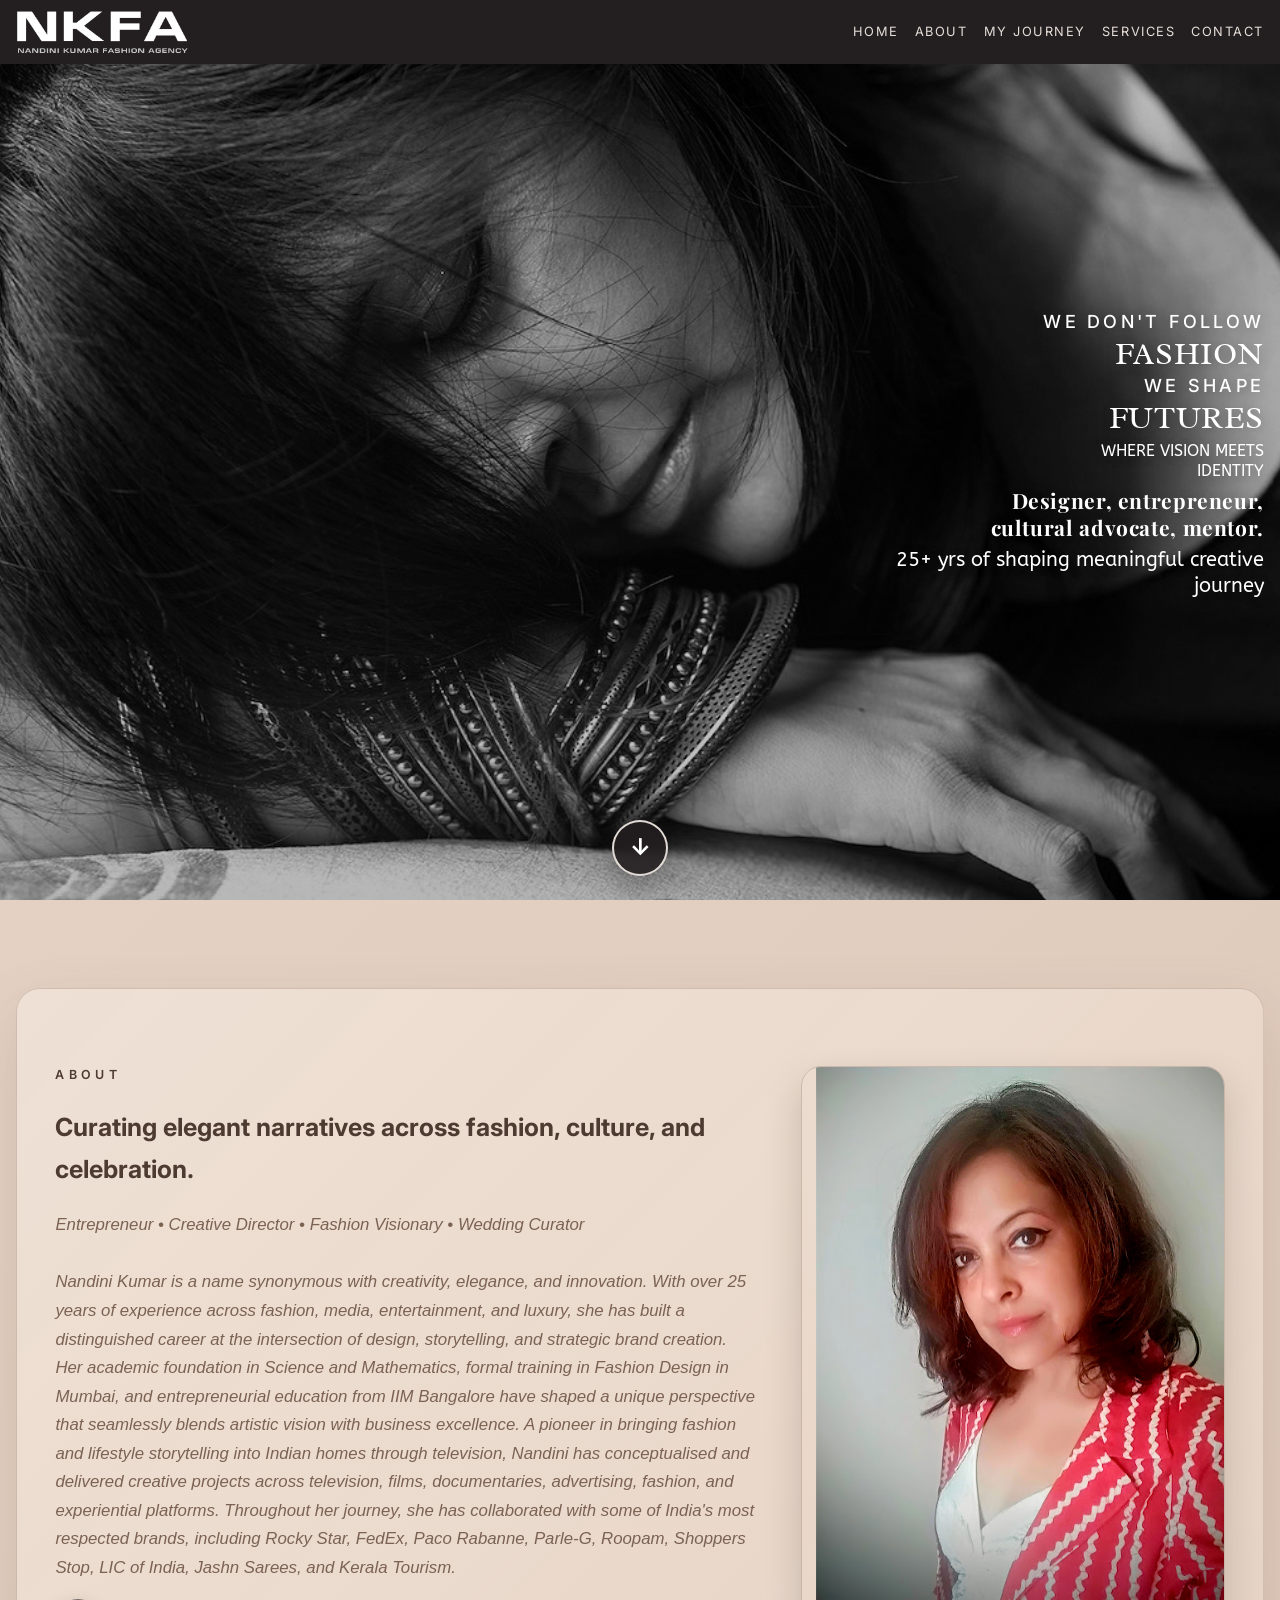
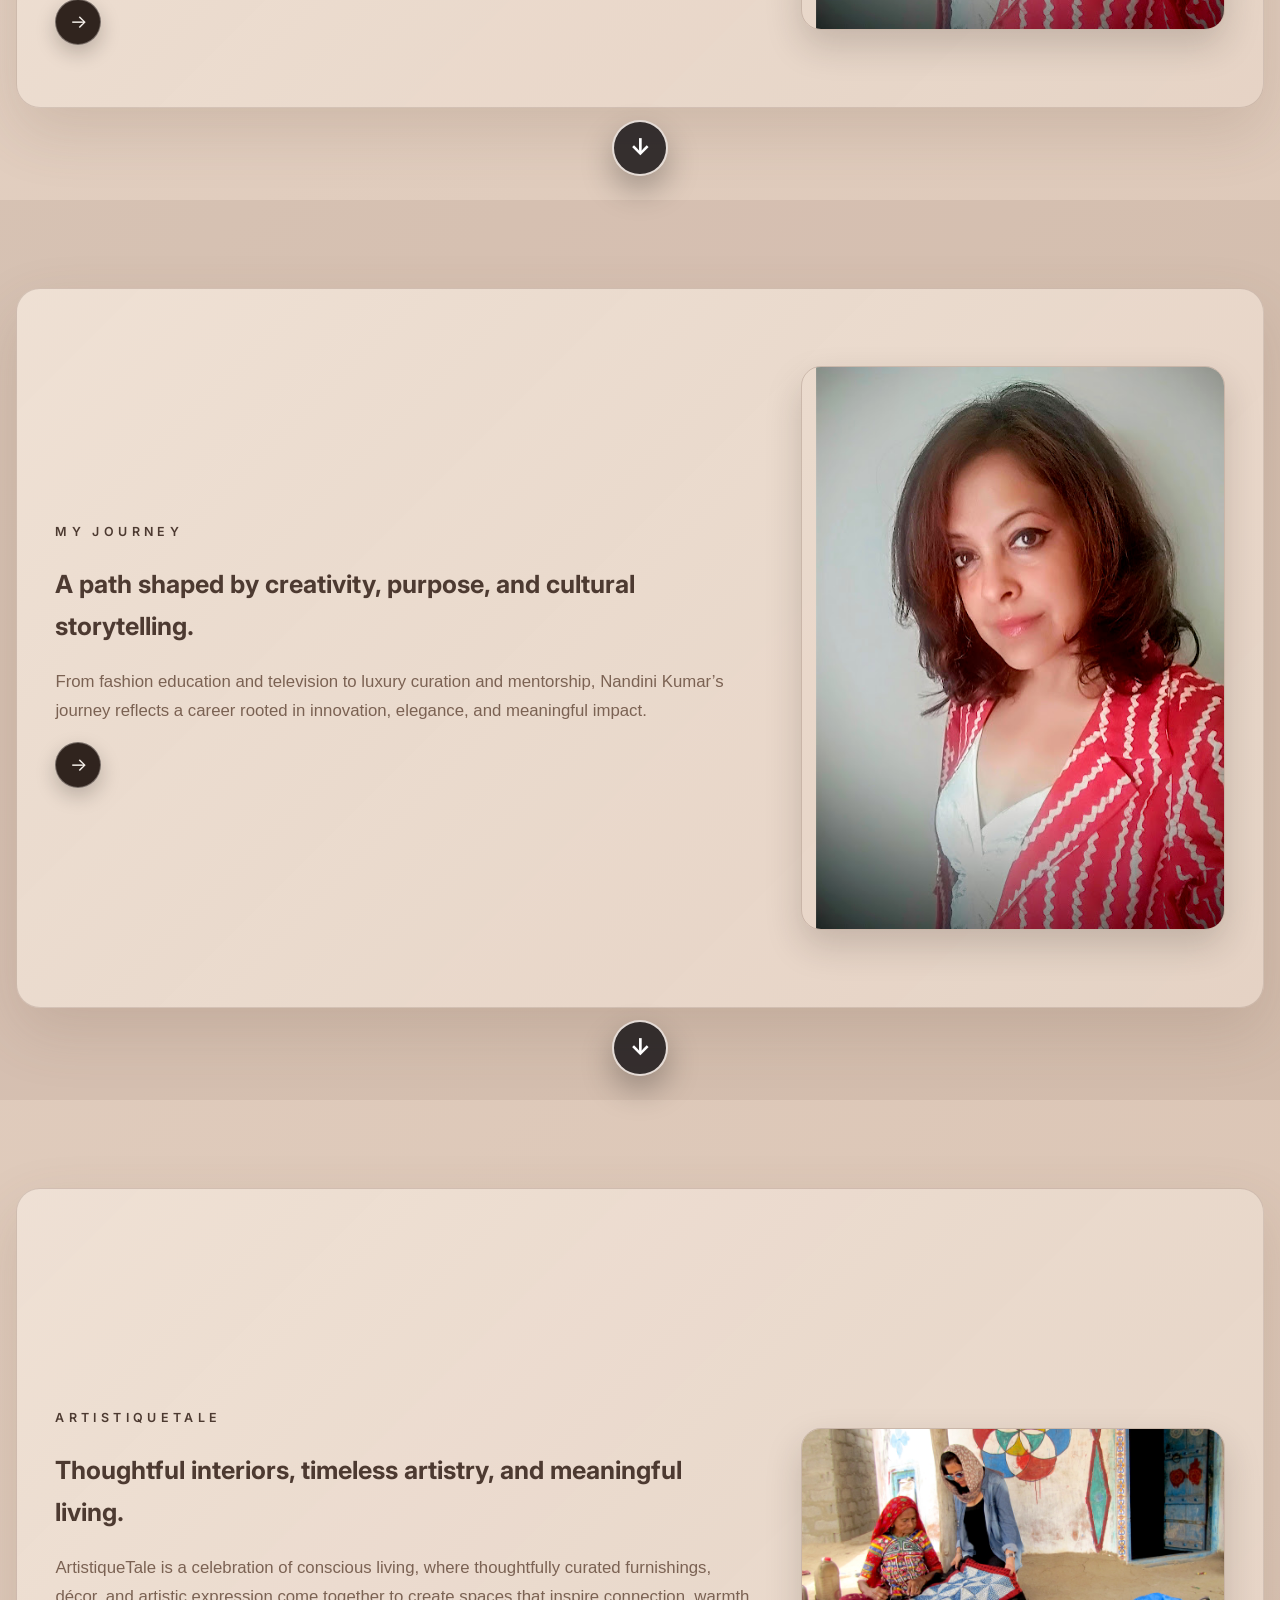
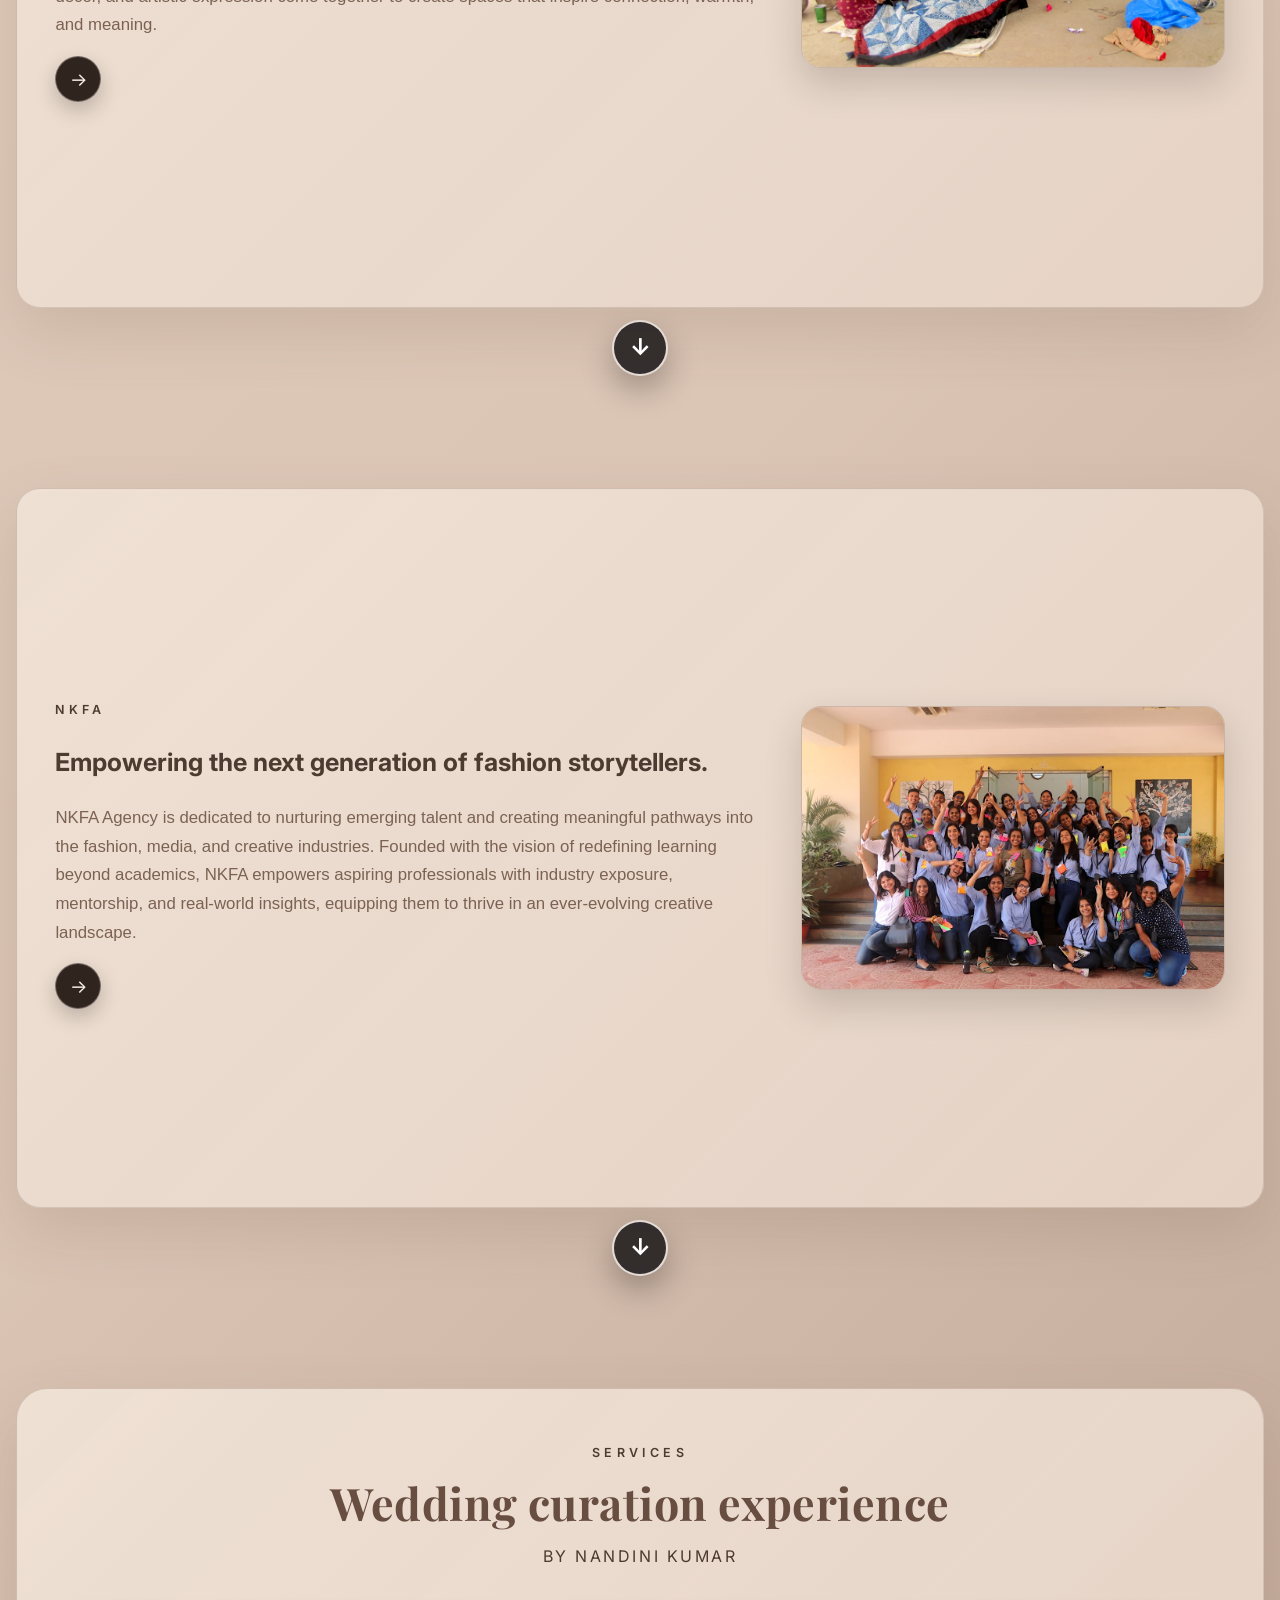
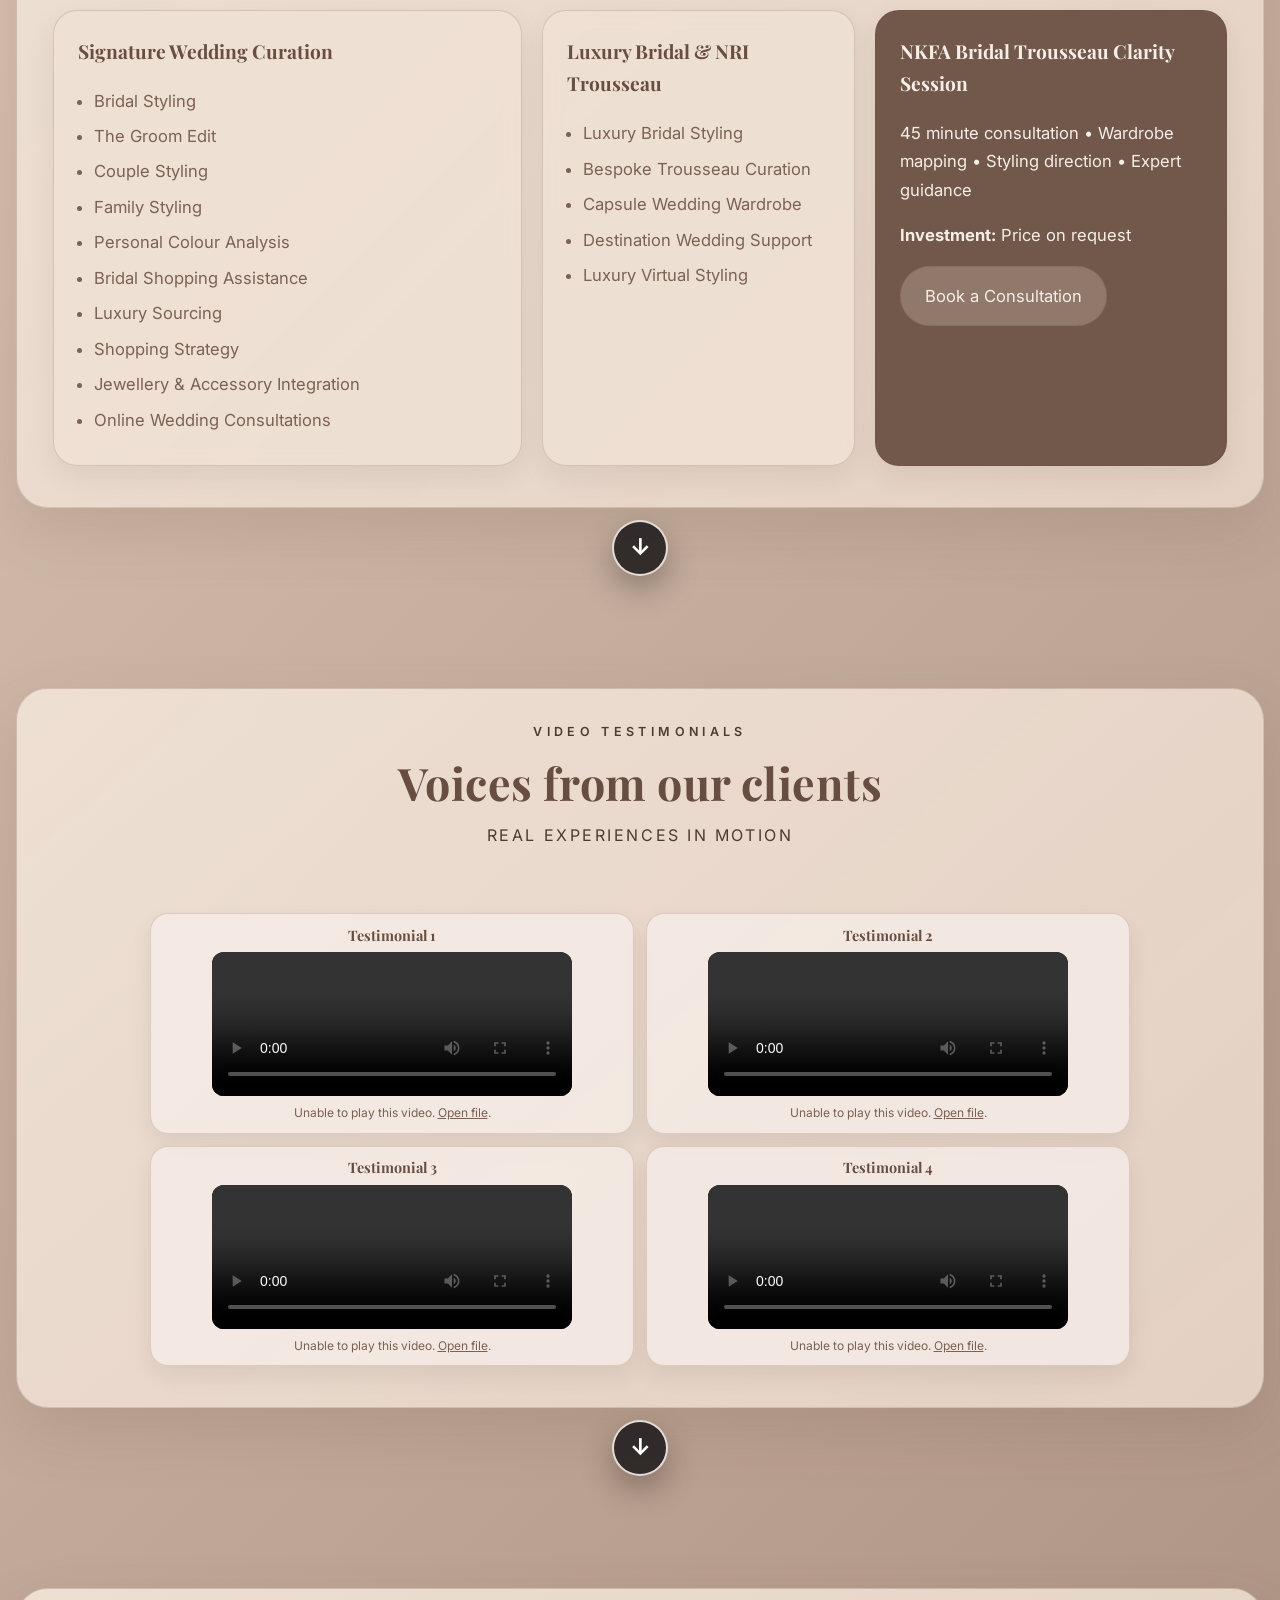
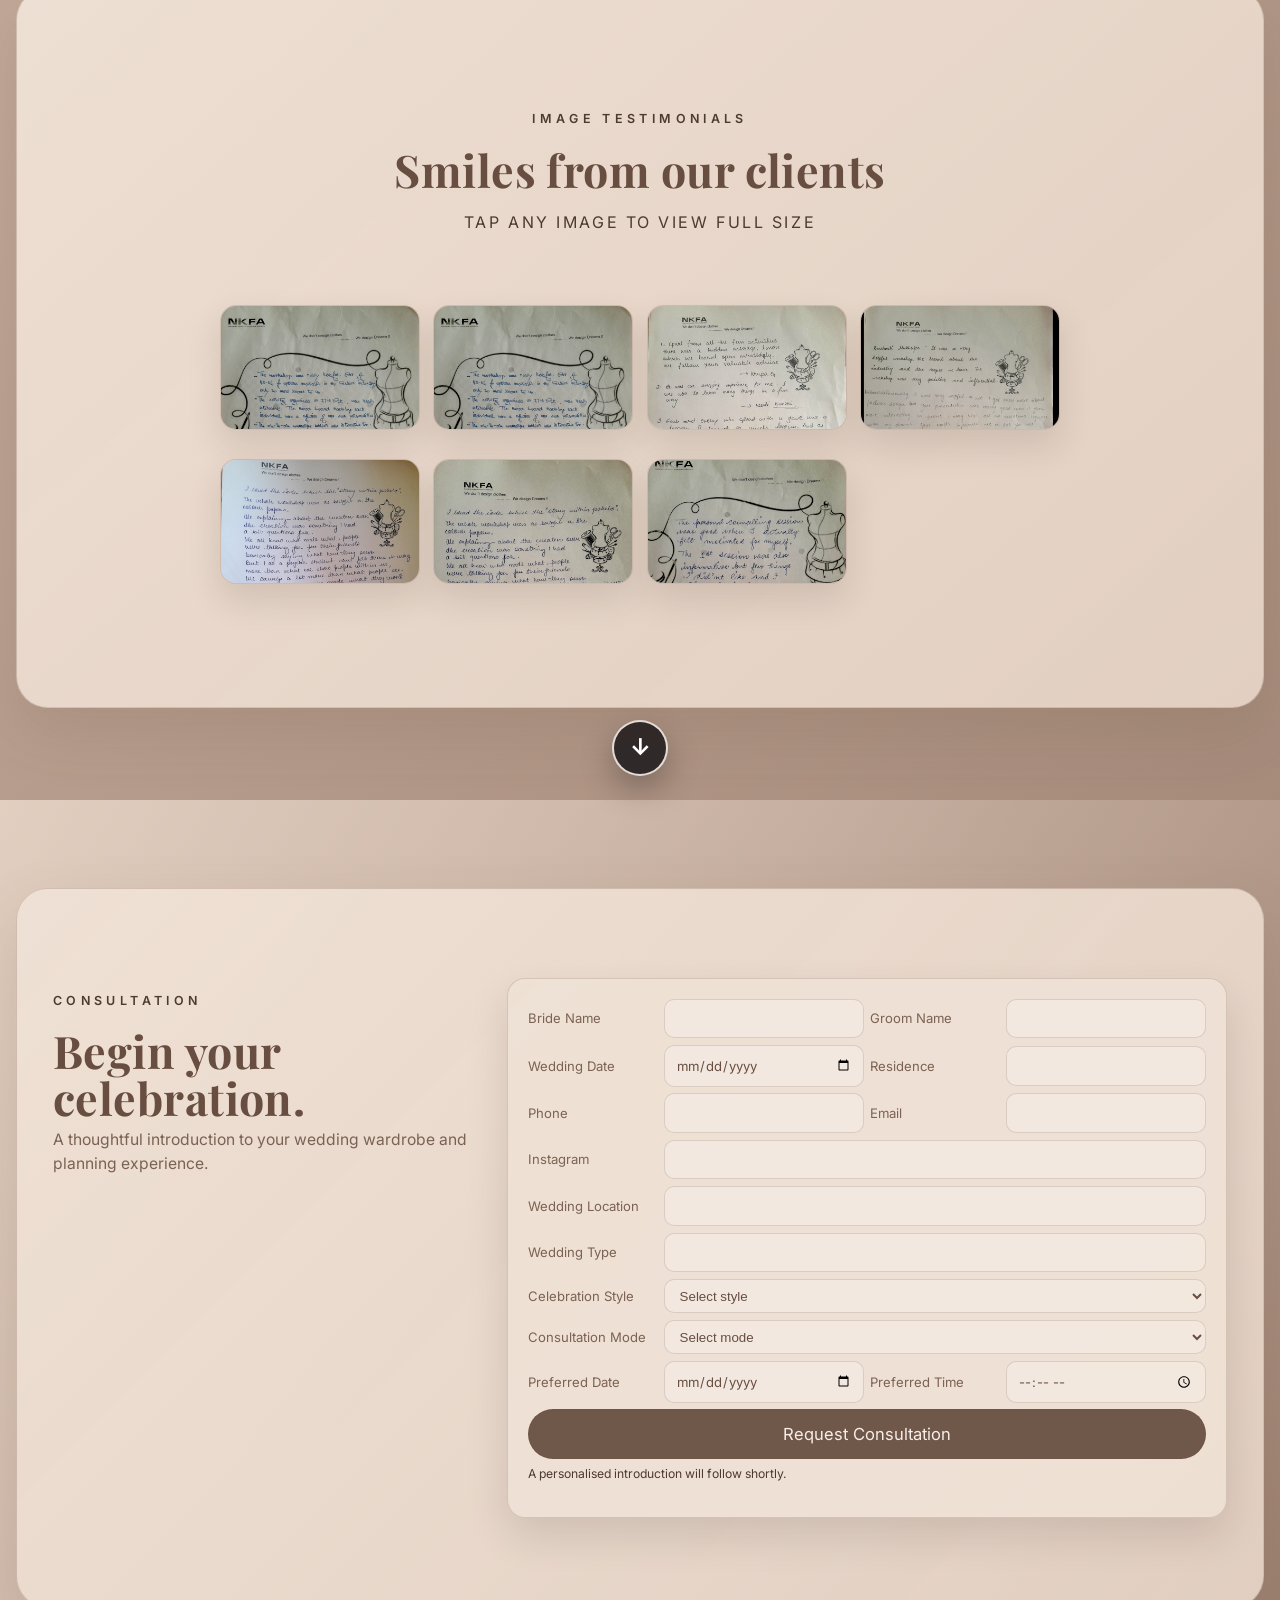
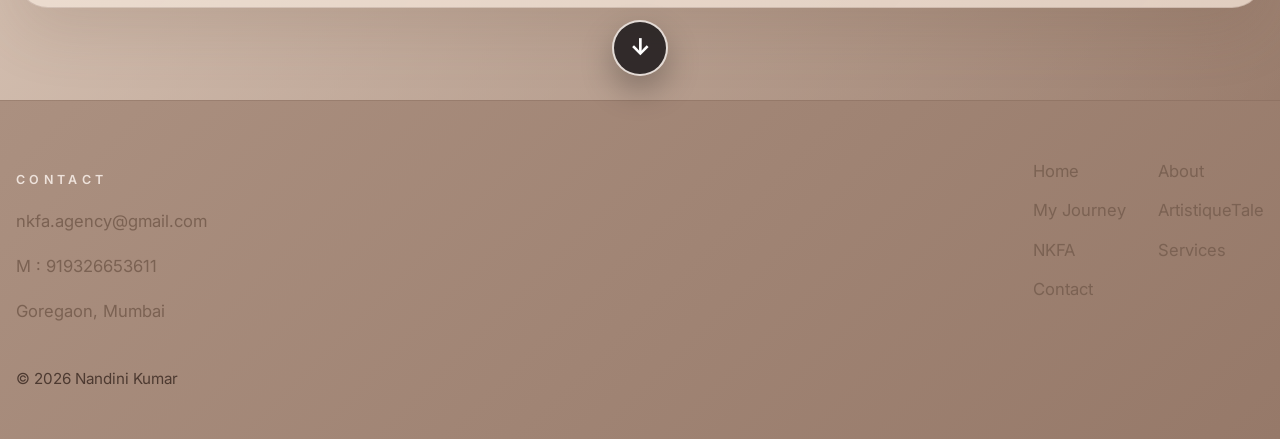
==== commit 56fa32e2: "review changes" ====
--- a/index.html
+++ b/index.html
@@ -28,9 +28,6 @@
             <p class="hero-text hero-line hero-line-abeezee hero-line-abeezee-small">WHERE VISION MEETS IDENTITY</p>
             <p class="hero-text hero-line hero-line-abeezee hero-line-abeezee-medium">Designer, entrepreneur, cultural advocate, mentor.</p>
             <p class="hero-text hero-line hero-line-abeezee hero-line-abeezee-large">25+ yrs of shaping meaningful creative journey</p>
-            <div class="hero-actions">
-              <a class="button button-light hero-cta" href="#about">Discover More</a>
-            </div>
           </div>
         </div>
         <a class="scroll-arrow" href="#about" aria-label="Scroll to next section">↓</a>
@@ -87,7 +84,7 @@
             <a class="section-corner-arrow" href="artistiquetale.html" aria-label="Open ArtistiqueTale page">&#8594;</a>
           </div>
           <figure class="page-detail-image">
-            <img src="media/artistiquetale_master.jpg" alt="ArtistiqueTale signature visual" loading="lazy" />
+            <img src="media/artistiquetale_master.JPG" alt="ArtistiqueTale signature visual" loading="lazy" />
           </figure>
         </div>
         <a class="scroll-arrow" href="#nkfa" aria-label="Scroll to next section">↓</a>
--- a/styles.css
+++ b/styles.css
@@ -59,7 +59,8 @@
 
 .nav.container {
   padding-left: 0;
-  width: min(1100px, calc(100% - 1.2rem));
+  padding-right: 0;
+  width: min(1400px, calc(100% - 2rem));
 }
 
 .site-header {
@@ -81,6 +82,7 @@
   align-items: center;
   justify-content: space-between;
   gap: 0.75rem;
+  padding: 0;
 }
 
 .brand {
@@ -101,6 +103,7 @@
   display: flex;
   align-items: center;
   gap: 1rem;
+  margin-left: auto;
   color: rgba(247, 238, 232, 0.92);
   text-transform: uppercase;
   letter-spacing: 0.12em;
@@ -215,7 +218,7 @@
   padding: 2rem 0 5.75rem;
   display: flex;
   align-items: center;
-  justify-content: flex-start;
+  justify-content: flex-end;
   margin: 0 auto;
   padding-left: 0;
   padding-right: 0;
@@ -228,10 +231,10 @@
   display: flex;
   flex-direction: column;
   justify-content: center;
-  align-items: flex-start;
-  text-align: left;
+  align-items: flex-end;
+  text-align: right;
   gap: 0.4rem;
-  margin-left: 0;
+  margin-left: auto;
   padding-left: 0;
 }
 
@@ -270,9 +273,9 @@
 
 .hero-text {
   margin: 0;
-  text-align: left;
-  align-self: flex-start;
-  color: rgba(252, 247, 241, 0.94);
+  text-align: right;
+  align-self: flex-end;
+  color: #ffffff;
   text-shadow: 0 2px 12px rgba(0, 0, 0, 0.25);
 }
 
@@ -287,7 +290,7 @@
   font-weight: 500;
   letter-spacing: 0.18em;
   text-transform: uppercase;
-  color: var(--hero-grey-orange);
+  color: #ffffff;
 }
 
 .hero-line-radley {
@@ -295,13 +298,13 @@
   font-size: 31px;
   font-weight: 400;
   letter-spacing: 0.02em;
-  color: var(--hero-light-purple);
+  color: #ffffff;
 }
 
 .hero-line-abeezee {
   font-family: 'ABeeZee', sans-serif;
   font-weight: 400;
-  color: var(--hero-light-purple);
+  color: #ffffff;
 }
 
 .hero-line-abeezee-small {
@@ -368,17 +371,19 @@
   left: 50%;
   bottom: max(1.5rem, env(safe-area-inset-bottom));
   transform: translateX(-50%);
-  width: 44px;
-  height: 44px;
-  border: 1px solid rgba(230, 212, 198, 0.58);
+  width: 56px;
+  height: 56px;
+  border: 2px solid rgba(247, 238, 232, 0.9);
   border-radius: 50%;
   display: grid;
   place-items: center;
-  background: rgba(35, 31, 32, 0.68);
-  color: var(--text-light);
-  box-shadow: 0 10px 24px rgba(0, 0, 0, 0.18);
+  background: rgba(35, 31, 32, 0.9);
+  color: #ffffff;
+  box-shadow: 0 14px 32px rgba(0, 0, 0, 0.28);
   animation: bob 2.4s ease-in-out infinite;
   z-index: 4;
+  font-size: 1.45rem;
+  font-weight: 700;
 }
 
 .section {
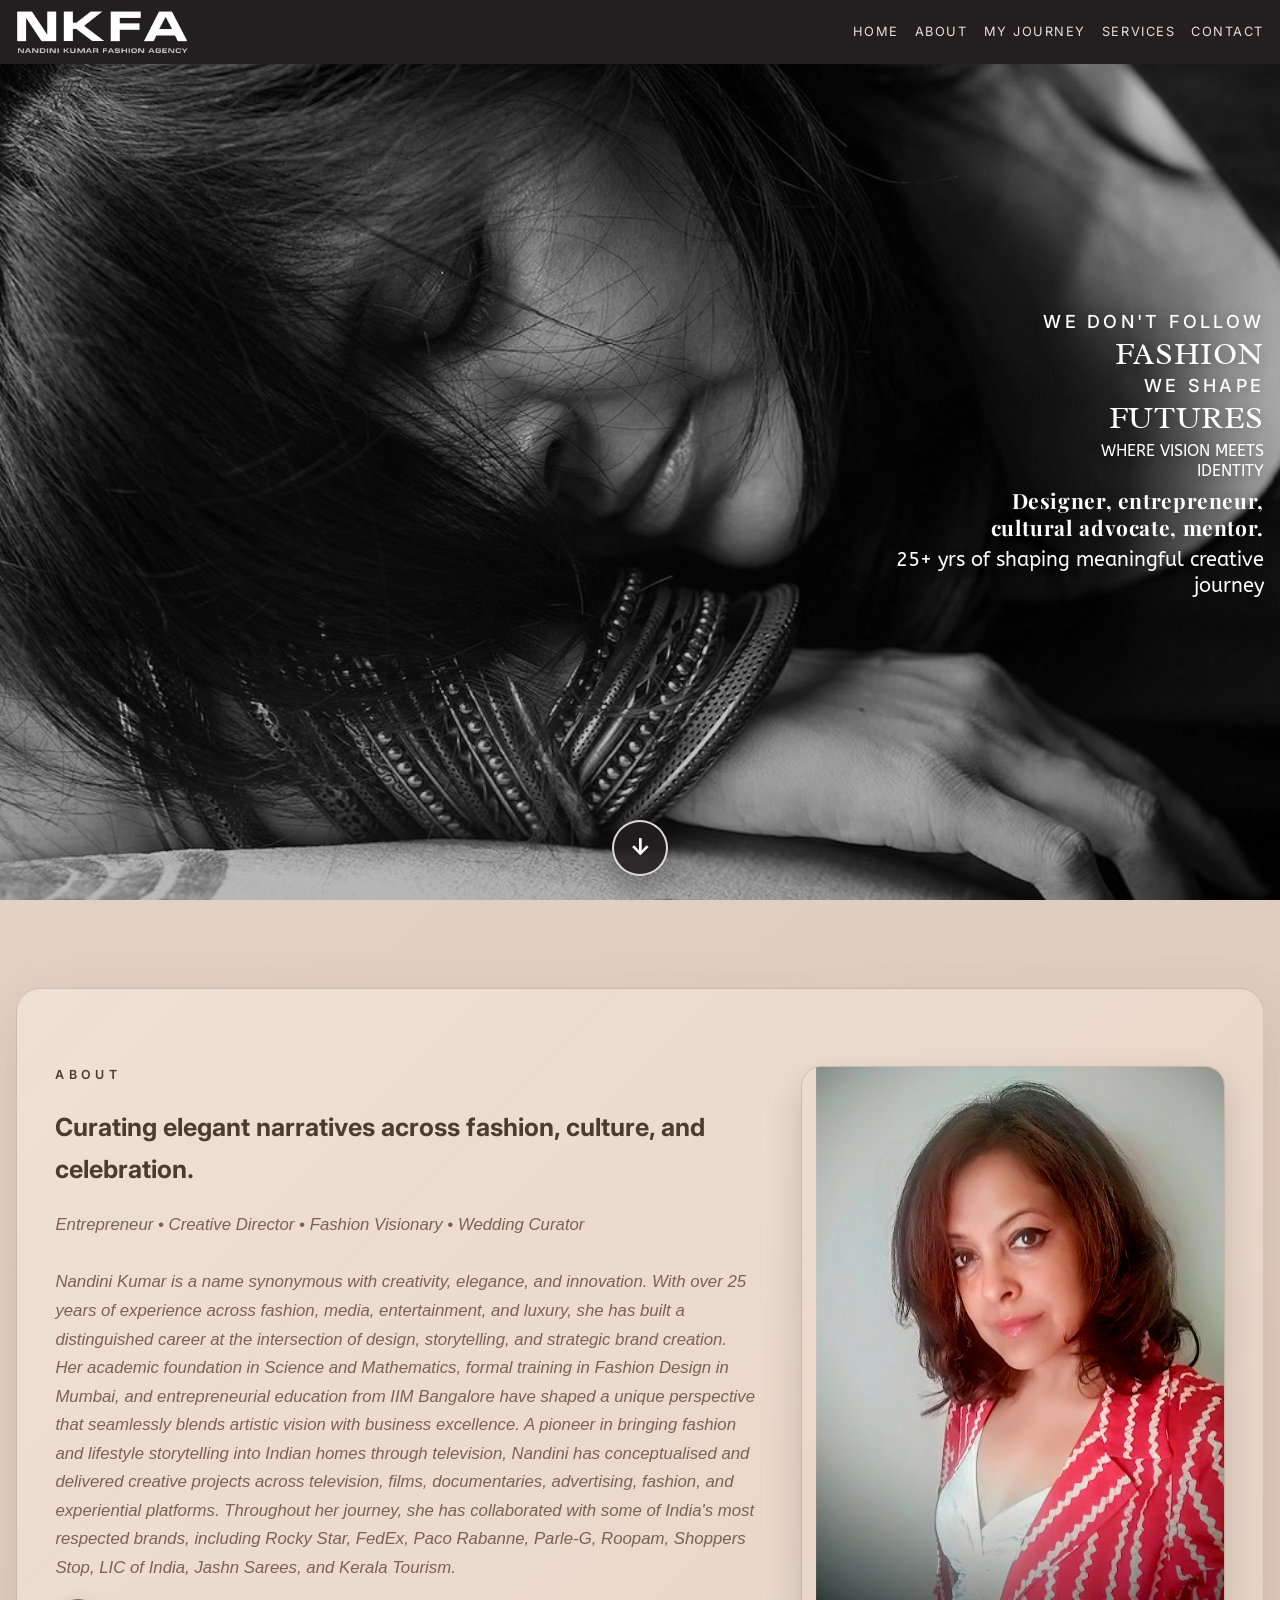
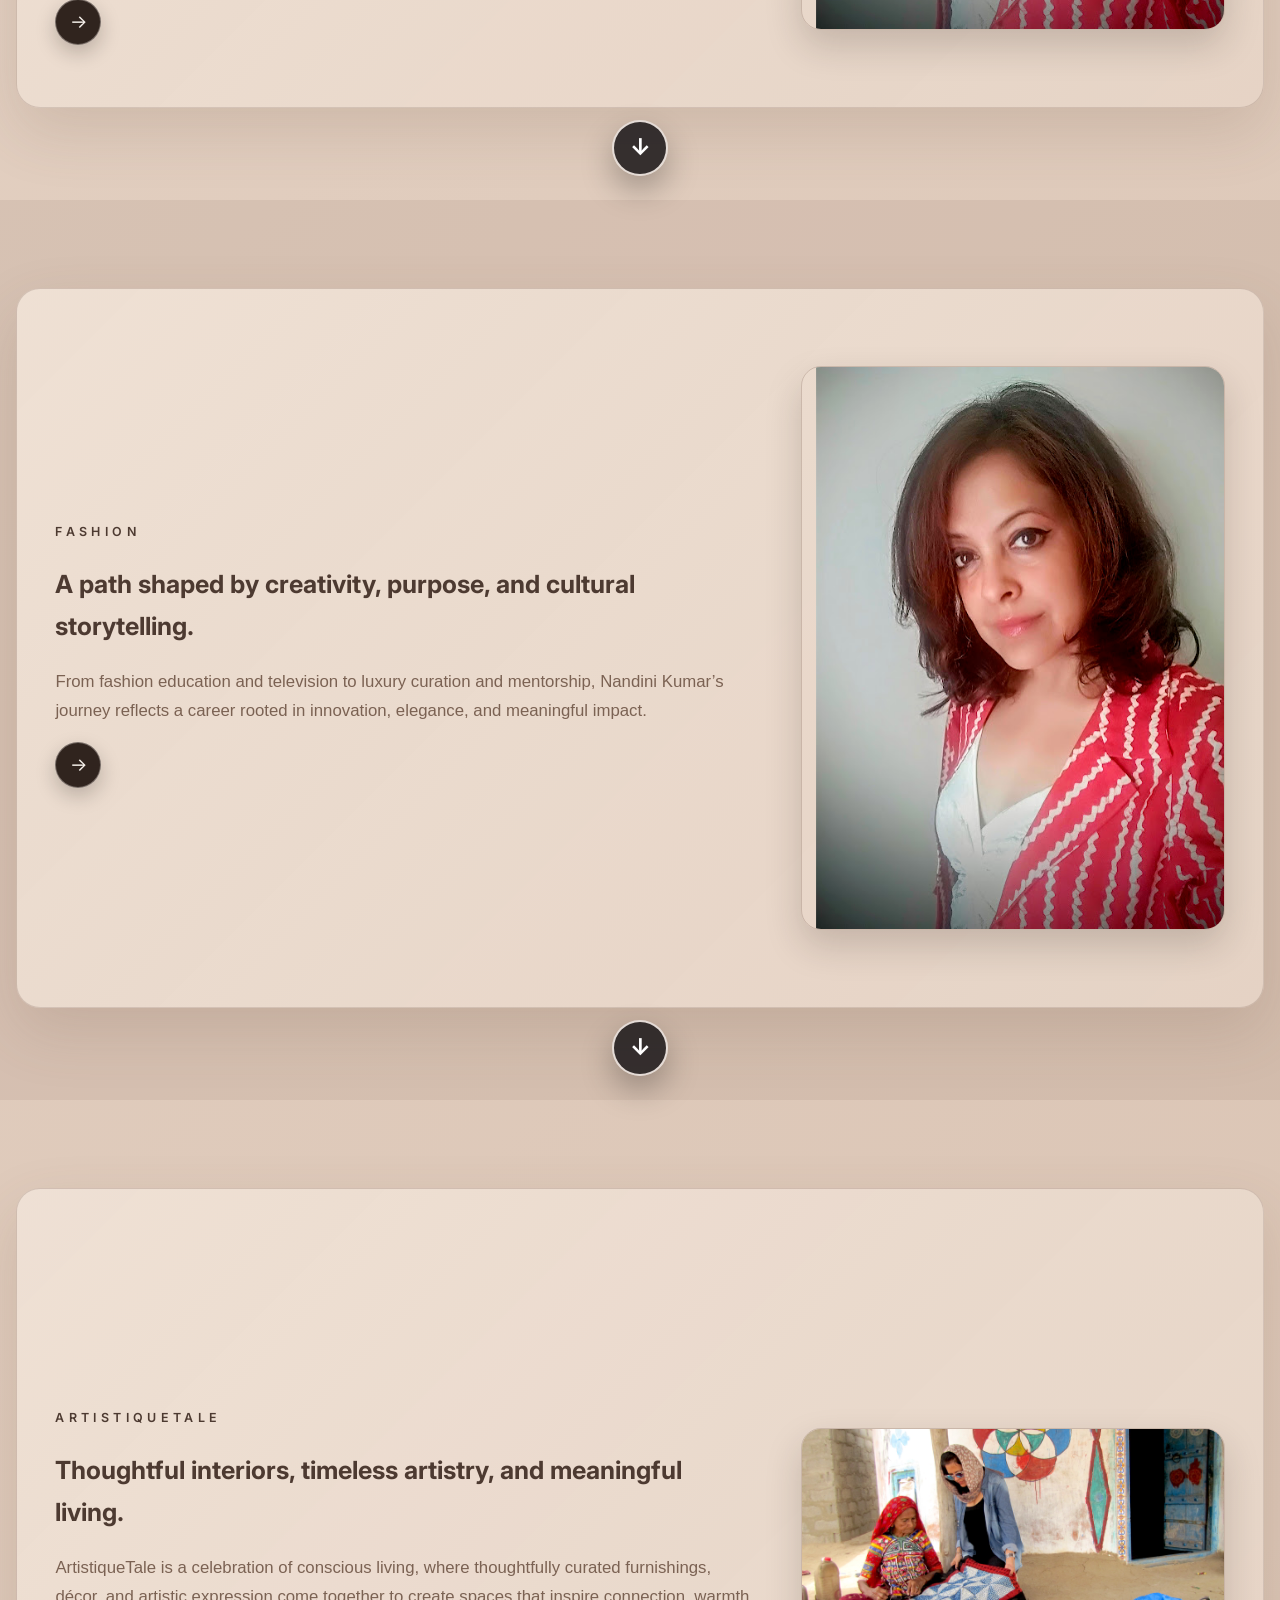
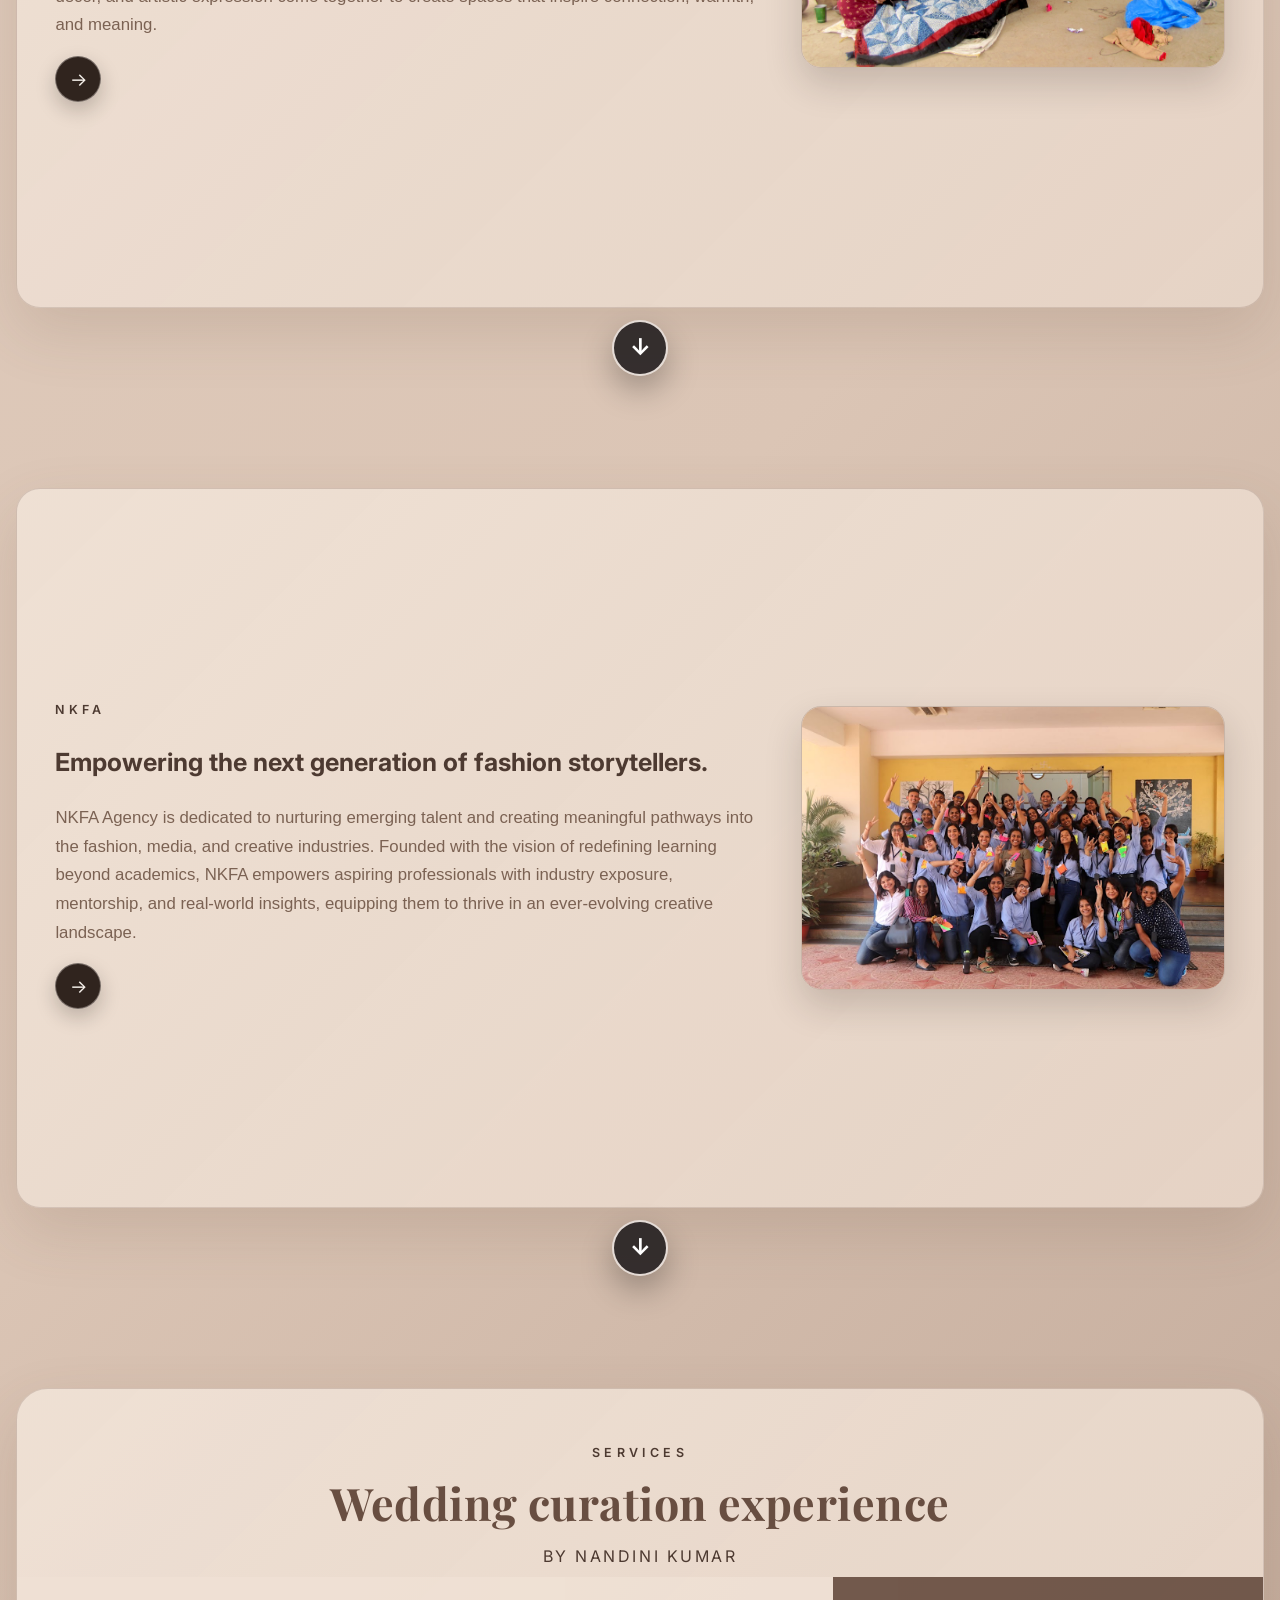
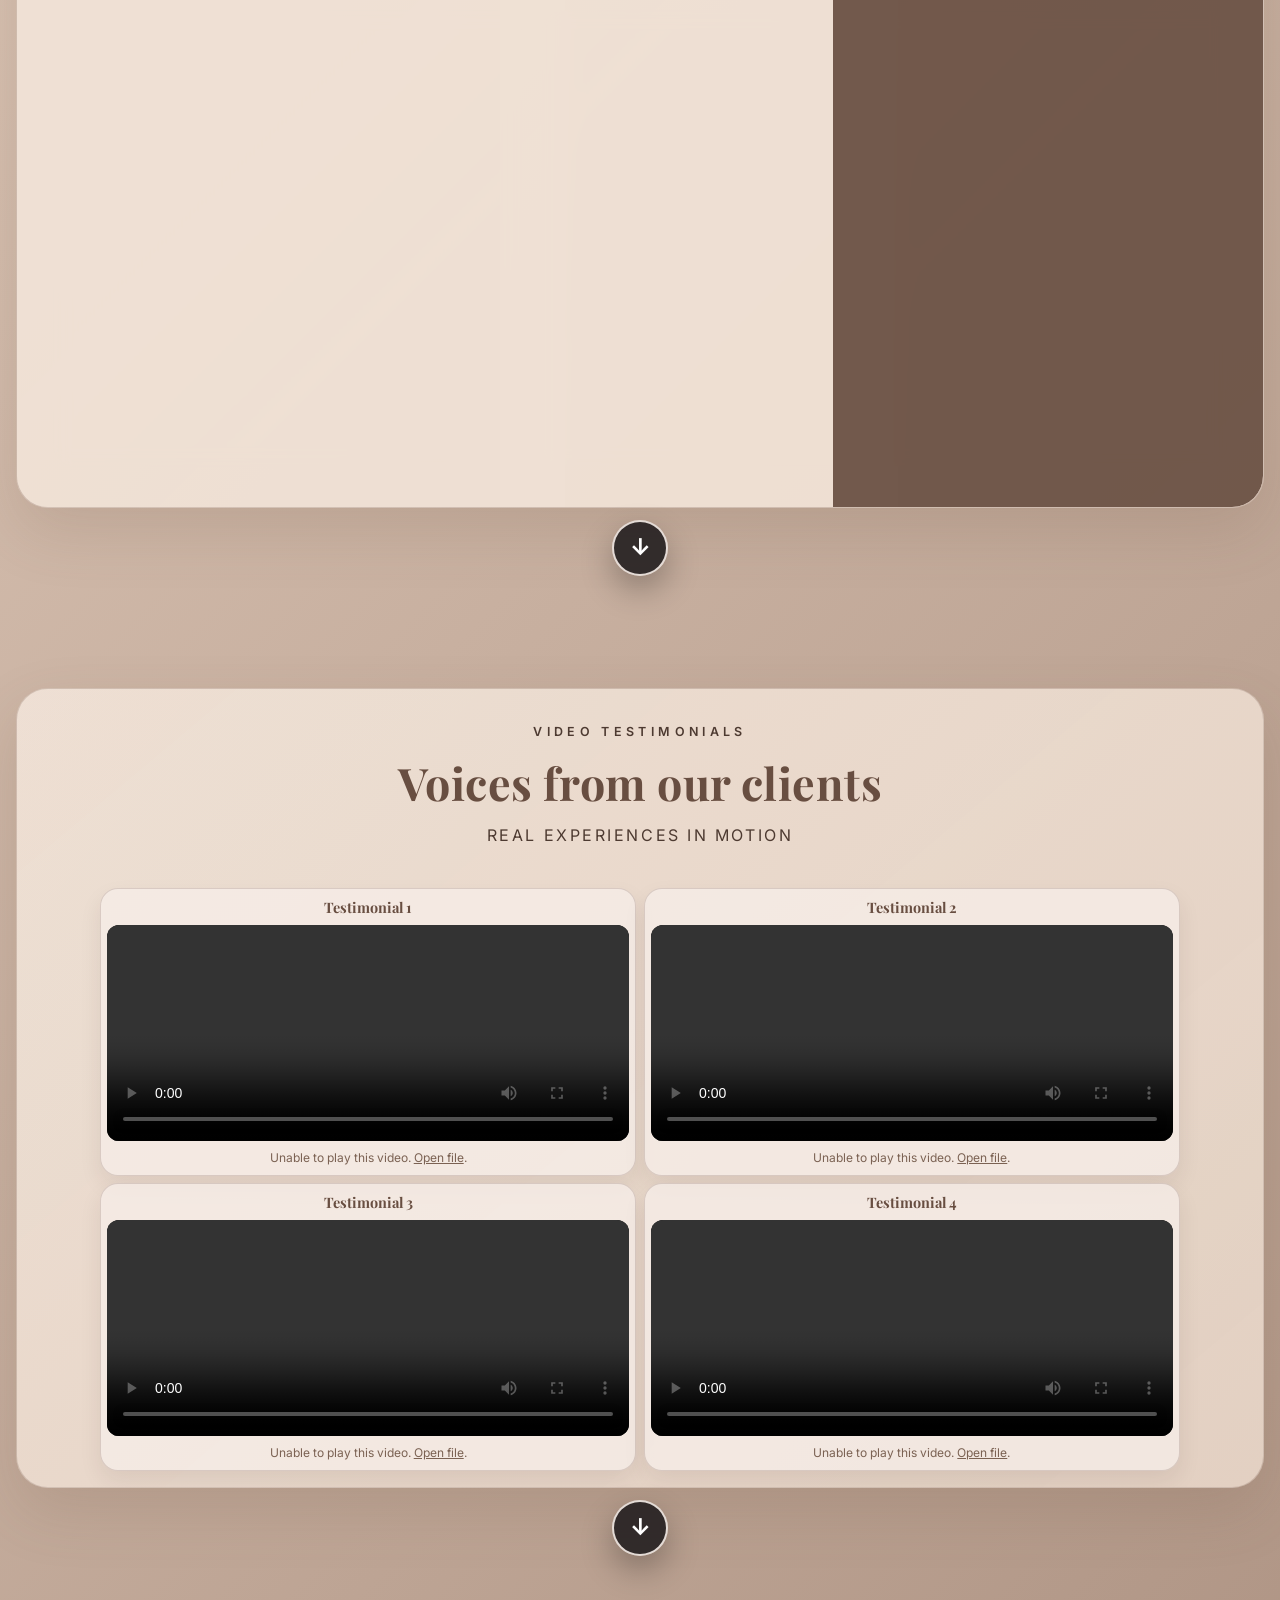
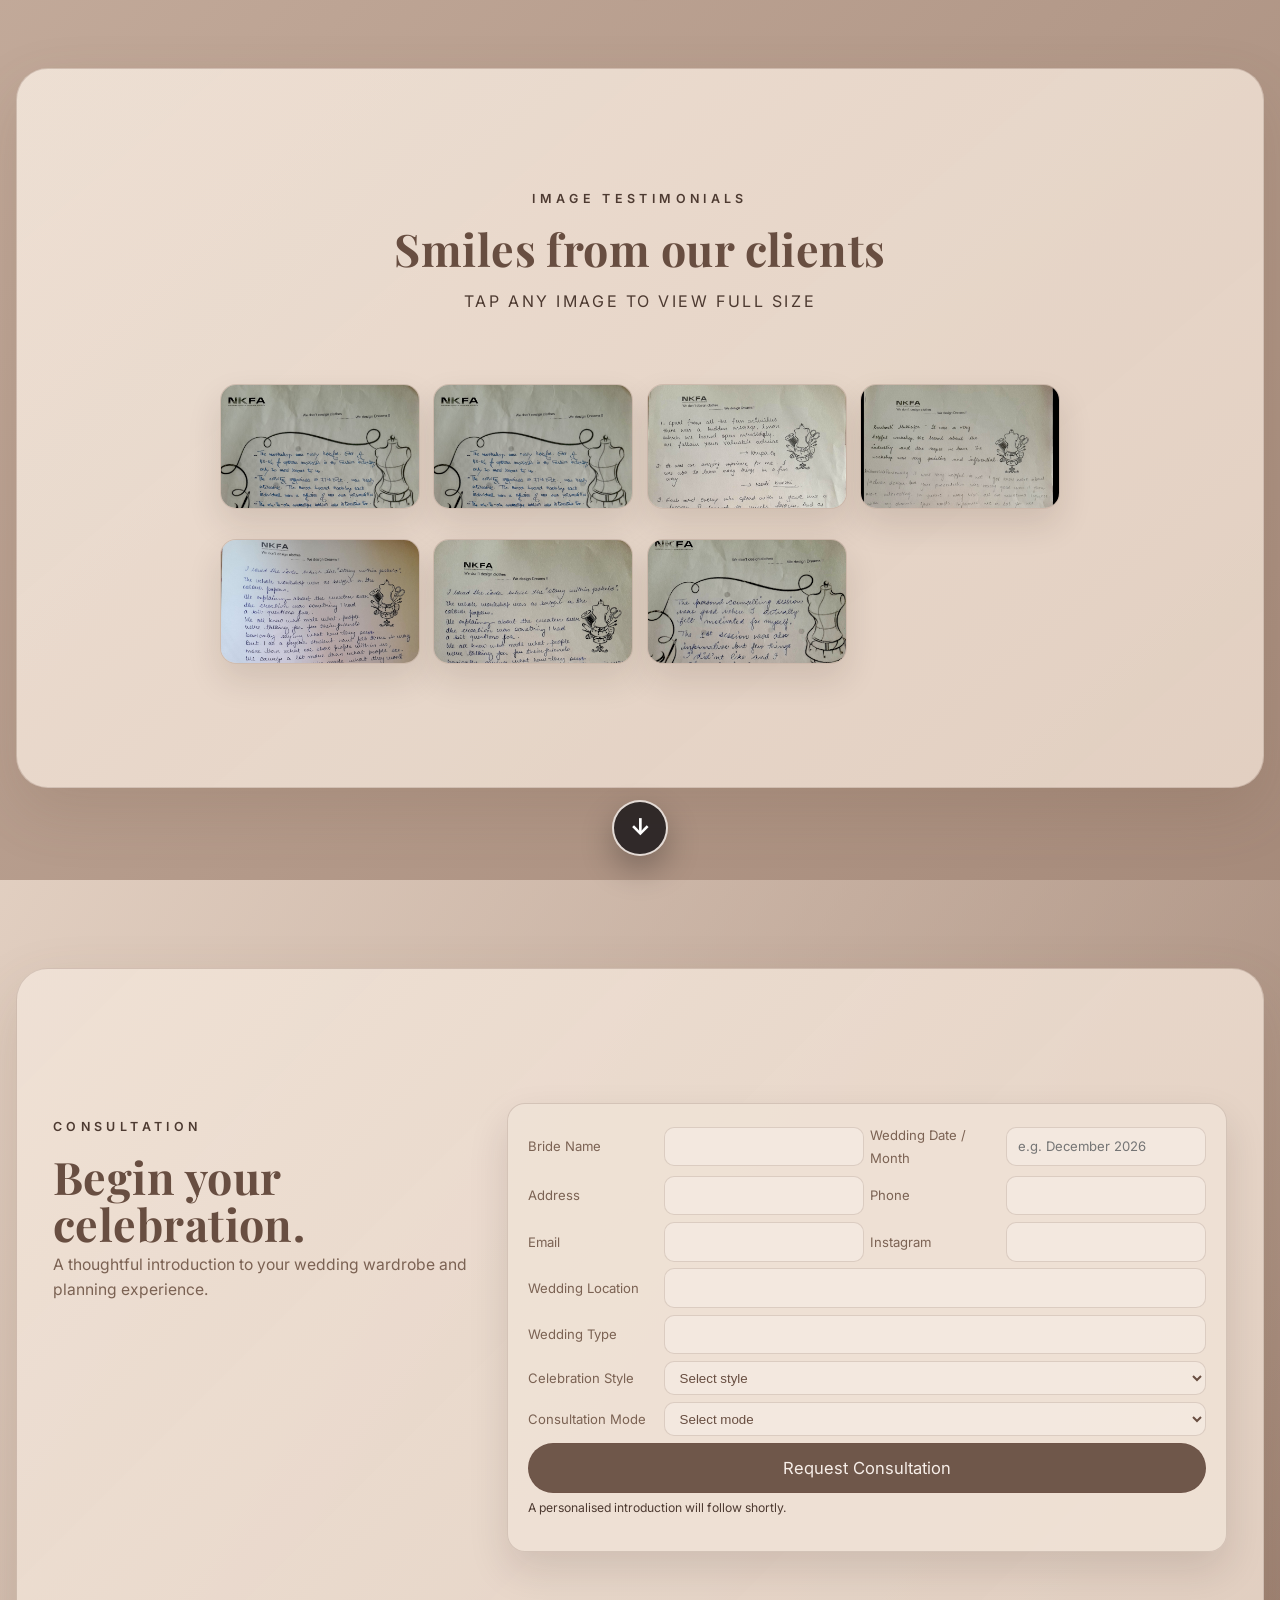
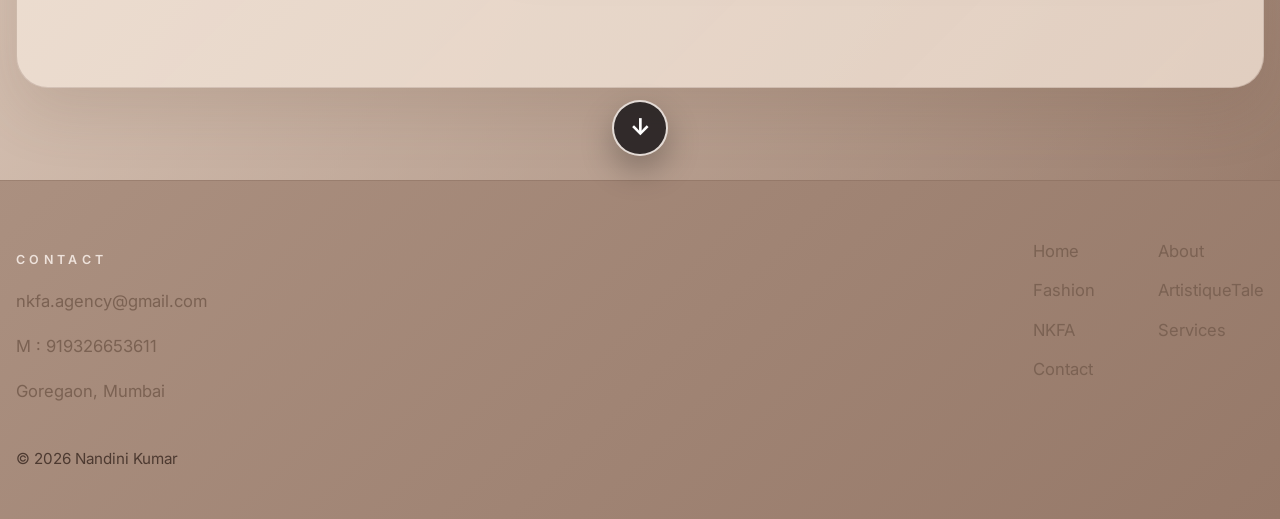
==== commit 03e8cc64: "fix" ====
--- a/index.html
+++ b/index.html
@@ -58,12 +58,12 @@
       <section class="section section-split alt-bg" id="my-journey">
         <div class="container panel-shell about-theme-shell page-detail-shell home-section-card">
           <div class="content-block page-detail-copy">
-            <p class="eyebrow dark">My Journey</p>
+            <p class="eyebrow dark">Fashion</p>
             <h1>A path shaped by creativity, purpose, and cultural storytelling.</h1>
             <div class="page-description">
               From fashion education and television to luxury curation and mentorship, Nandini Kumar’s journey reflects a career rooted in innovation, elegance, and meaningful impact.
             </div>
-            <a class="section-corner-arrow" href="my-journey.html" aria-label="Open My Journey page">&#8594;</a>
+            <a class="section-corner-arrow" href="fashion.html" aria-label="Open Fashion page">&#8594;</a>
           </div>
           <figure class="page-detail-image">
             <img src="media/about_master.png" alt="My Journey featured visual" loading="lazy" />
@@ -148,7 +148,7 @@
               <h3>NKFA Bridal Trousseau Clarity Session</h3>
               <p>45 minute consultation • Wardrobe mapping • Styling direction • Expert guidance</p>
               <p><strong>Investment:</strong> Price on request</p>
-              <a class="button button-light" href="services.html">Book a Consultation</a>
+              <a class="button button-light" href="services.html">Know More</a>
             </article>
           </div>
         </div>
@@ -208,20 +208,23 @@
             <h2>Begin your celebration.</h2>
             <p class="lead">A thoughtful introduction to your wedding wardrobe and planning experience.</p>
           </div>
-          <form class="consultation-form" id="consultation-form">
+          <form
+            class="consultation-form"
+            id="consultation-form"
+            data-google-form-url="https://docs.google.com/forms/d/e/1FAIpQLSc11RG3qIPdYOEHrdi2GP10-p8LXv9wKV63aF2Kkgb-ZeXWaA/formResponse"
+          >
             <div class="form-row">
               <label>Bride Name<input type="text" name="brideName" /></label>
-              <label>Groom Name<input type="text" name="groomName" /></label>
+              <label>Wedding Date / Month<input type="text" name="weddingDate" placeholder="e.g. December 2026" /></label>
             </div>
             <div class="form-row">
-              <label>Wedding Date<input type="date" name="weddingDate" /></label>
-              <label>Residence<input type="text" name="residence" /></label>
+              <label>Address<input type="text" name="residence" /></label>
+              <label>Phone<input type="tel" name="phone" /></label>
             </div>
             <div class="form-row">
-              <label>Phone<input type="tel" name="phone" /></label>
               <label>Email<input type="email" name="email" /></label>
-            </div>
-            <label>Instagram<input type="text" name="instagram" /></label>
+              <label>Instagram<input type="text" name="instagram" /></label>
+            </div>
             <label>Wedding Location<input type="text" name="location" /></label>
             <label>Wedding Type<input type="text" name="weddingType" /></label>
             <label
@@ -245,10 +248,6 @@
                 <option value="Phone">Phone</option>
               </select>
             </label>
-            <div class="form-row">
-              <label>Preferred Date<input type="date" name="preferredDate" /></label>
-              <label>Preferred Time<input type="time" name="preferredTime" /></label>
-            </div>
             <button class="button button-dark button-full" type="submit">Request Consultation</button>
             <p class="form-note" id="form-note">A personalised introduction will follow shortly.</p>
           </form>
@@ -268,7 +267,7 @@
         <div class="footer-links">
           <a href="index.html">Home</a>
           <a href="about.html">About</a>
-          <a href="my-journey.html">My Journey</a>
+          <a href="fashion.html">Fashion</a>
           <a href="artistiquetale.html">ArtistiqueTale</a>
           <a href="nkfa.html">NKFA</a>
           <a href="#services">Services</a>
--- a/styles.css
+++ b/styles.css
@@ -550,10 +550,10 @@
 .testimonials-video-grid {
   display: grid;
   grid-template-columns: repeat(2, minmax(0, 1fr));
-  gap: 0.75rem;
+  gap: 0.45rem;
   flex: 1;
   align-content: center;
-  max-width: 980px;
+  max-width: 1080px;
   width: 100%;
   margin: 0 auto;
 }
@@ -562,7 +562,7 @@
   background: rgba(247, 238, 232, 0.78);
   border: 1px solid var(--border);
   border-radius: 18px;
-  padding: 0.55rem;
+  padding: 0.4rem;
   box-shadow: 0 10px 22px rgba(46, 31, 24, 0.08);
   display: flex;
   flex-direction: column;
@@ -579,10 +579,11 @@
 }
 
 .testimonial-video-card video {
-  width: min(100%, 360px);
-  aspect-ratio: 16 / 9;
-  object-fit: cover;
-  max-height: 16svh;
+  width: 100%;
+  height: auto;
+  aspect-ratio: auto;
+  object-fit: contain;
+  max-height: 24svh;
   display: block;
   border-radius: 12px;
   background: #000;
@@ -1195,7 +1196,7 @@
   }
 
   .testimonial-video-card {
-    padding: 0.5rem;
+    padding: 0.38rem;
   }
 
   .testimonial-video-card h3 {
@@ -1203,7 +1204,7 @@
   }
 
   .testimonial-video-card video {
-    max-height: 13svh;
+    max-height: 20svh;
   }
 
   .testimonial-video-note {
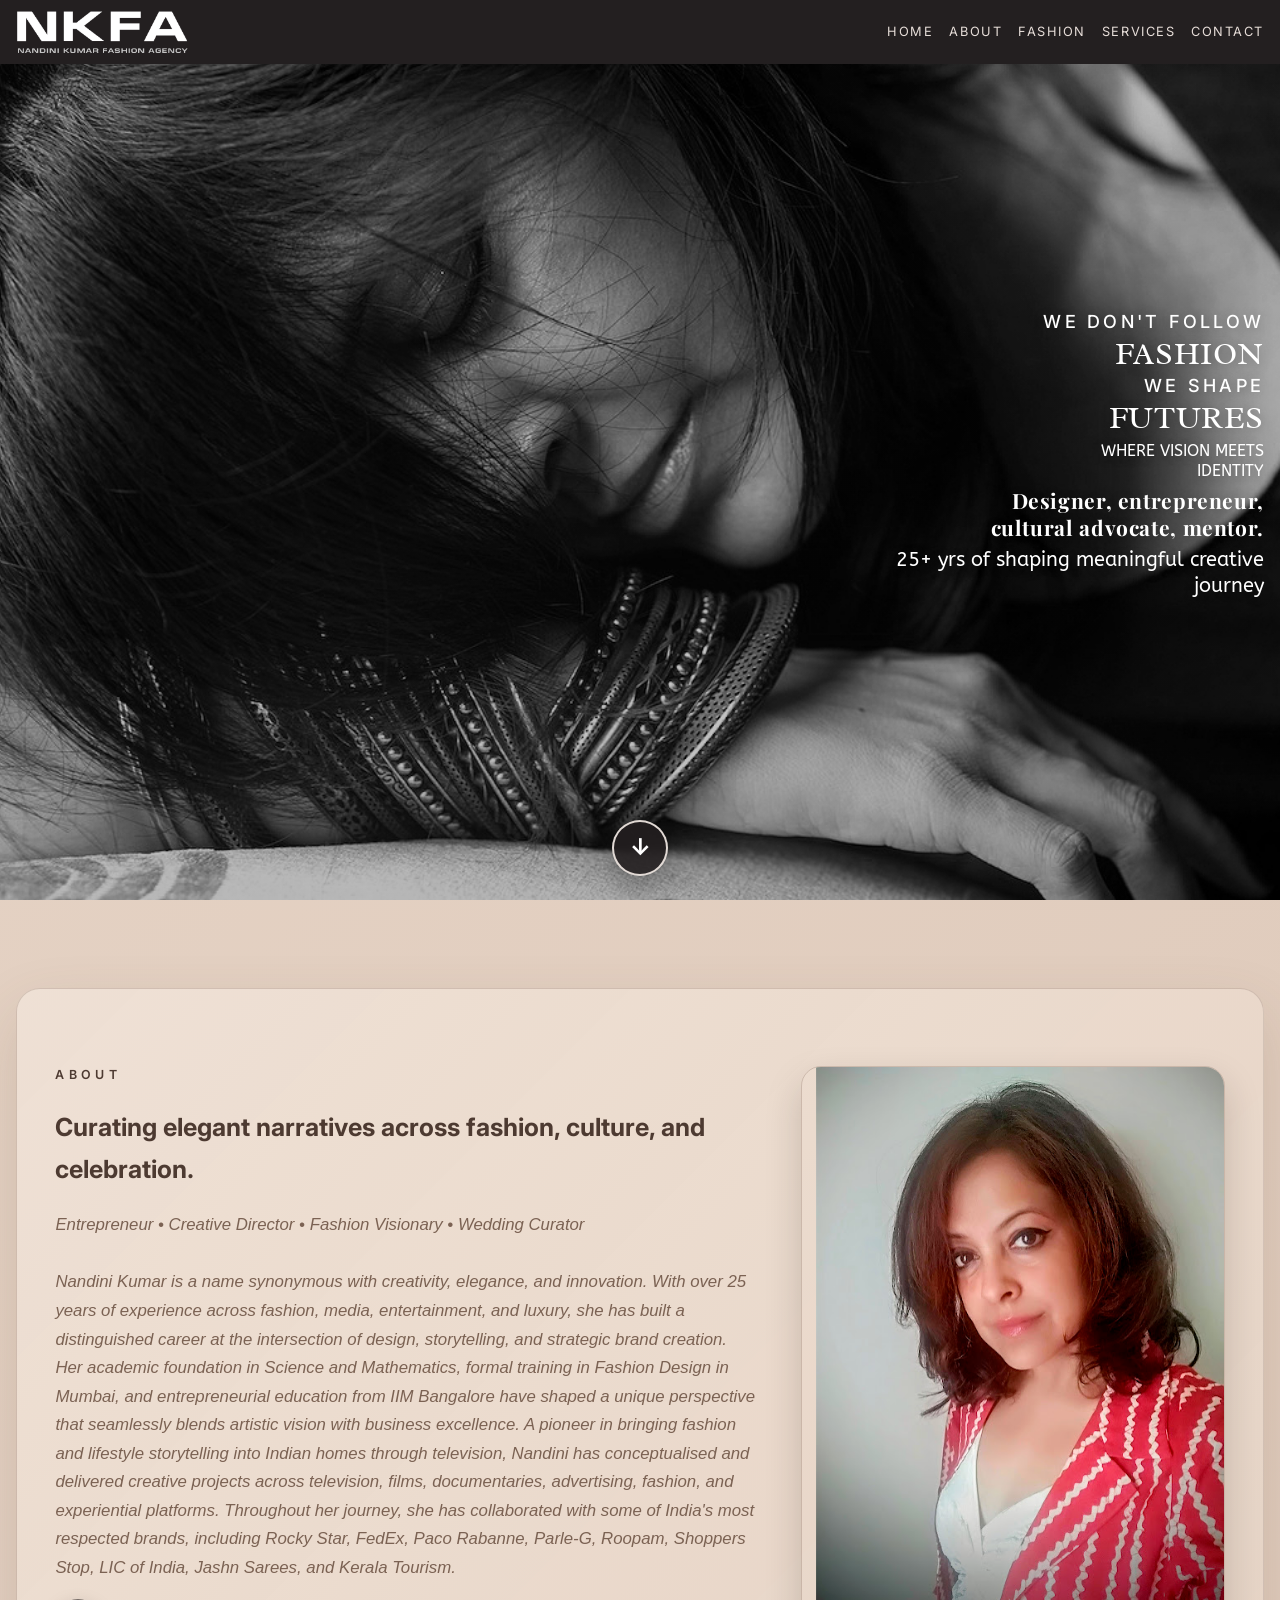
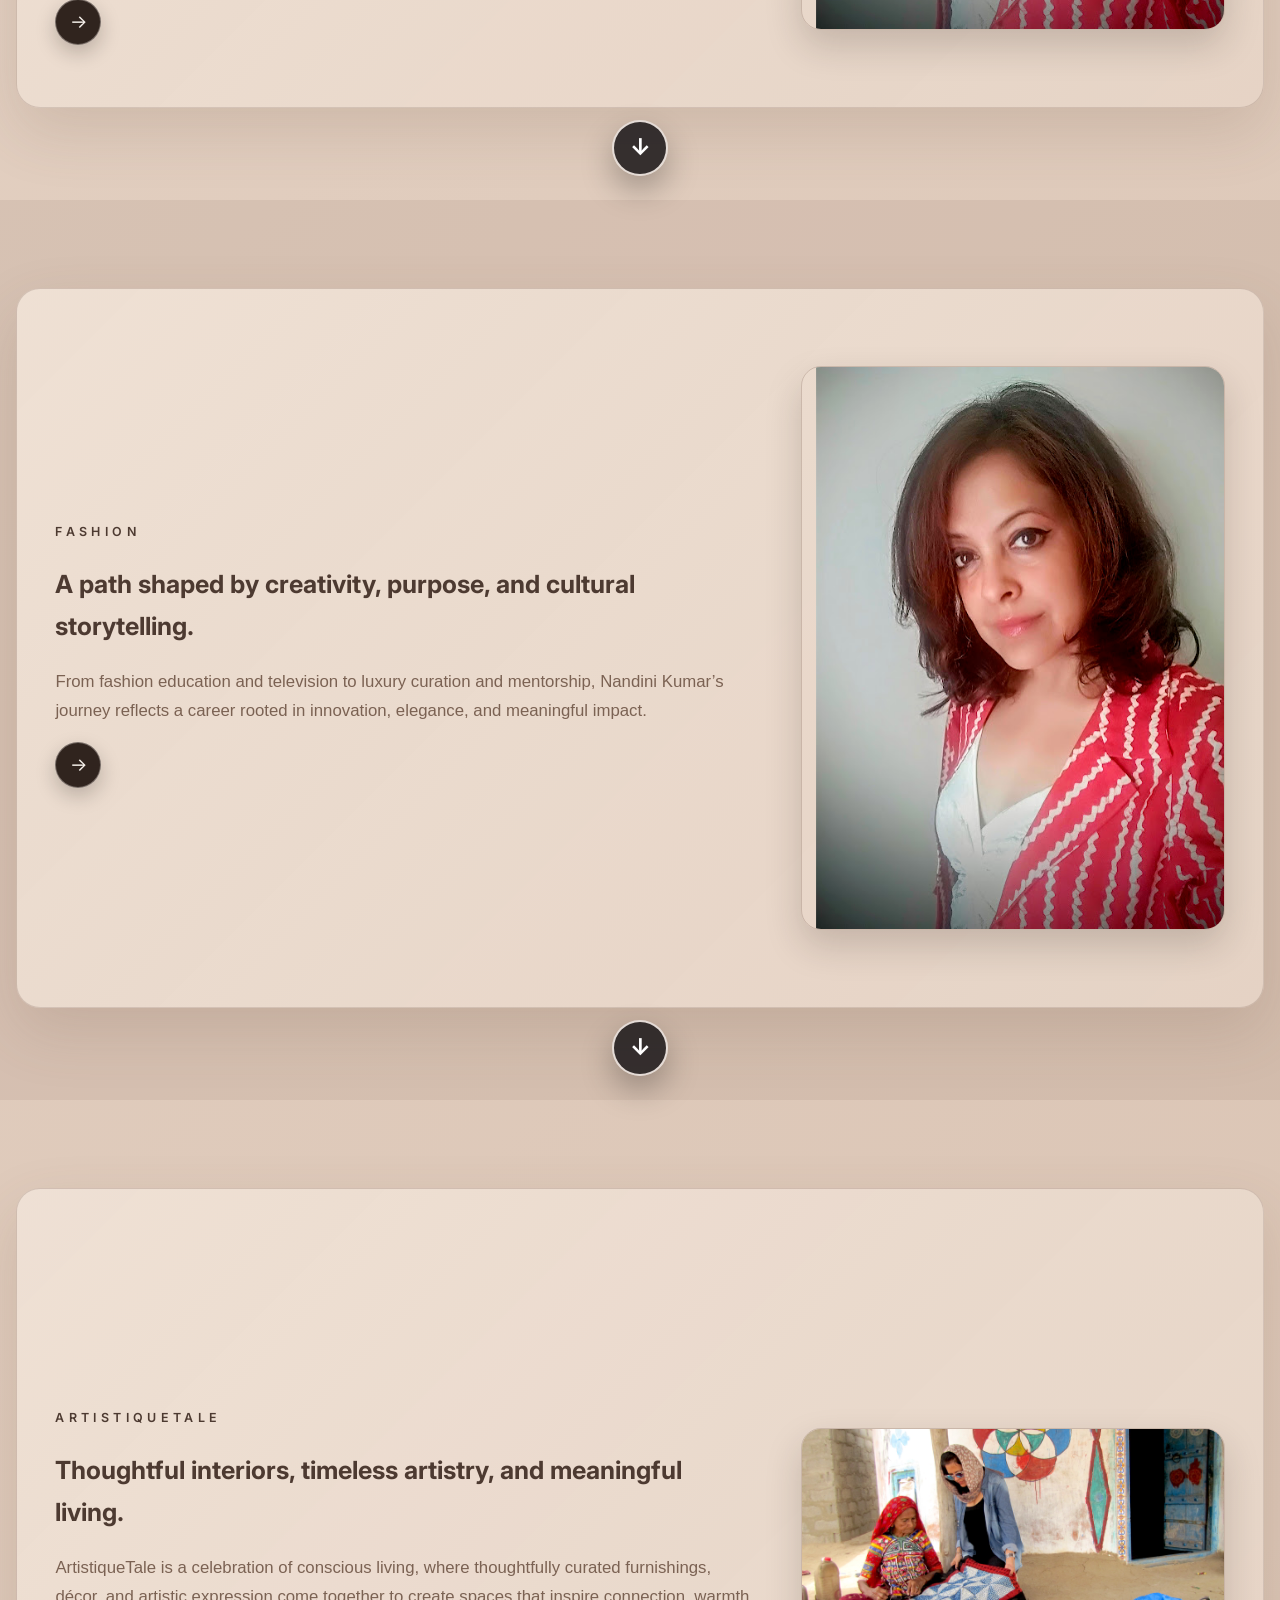
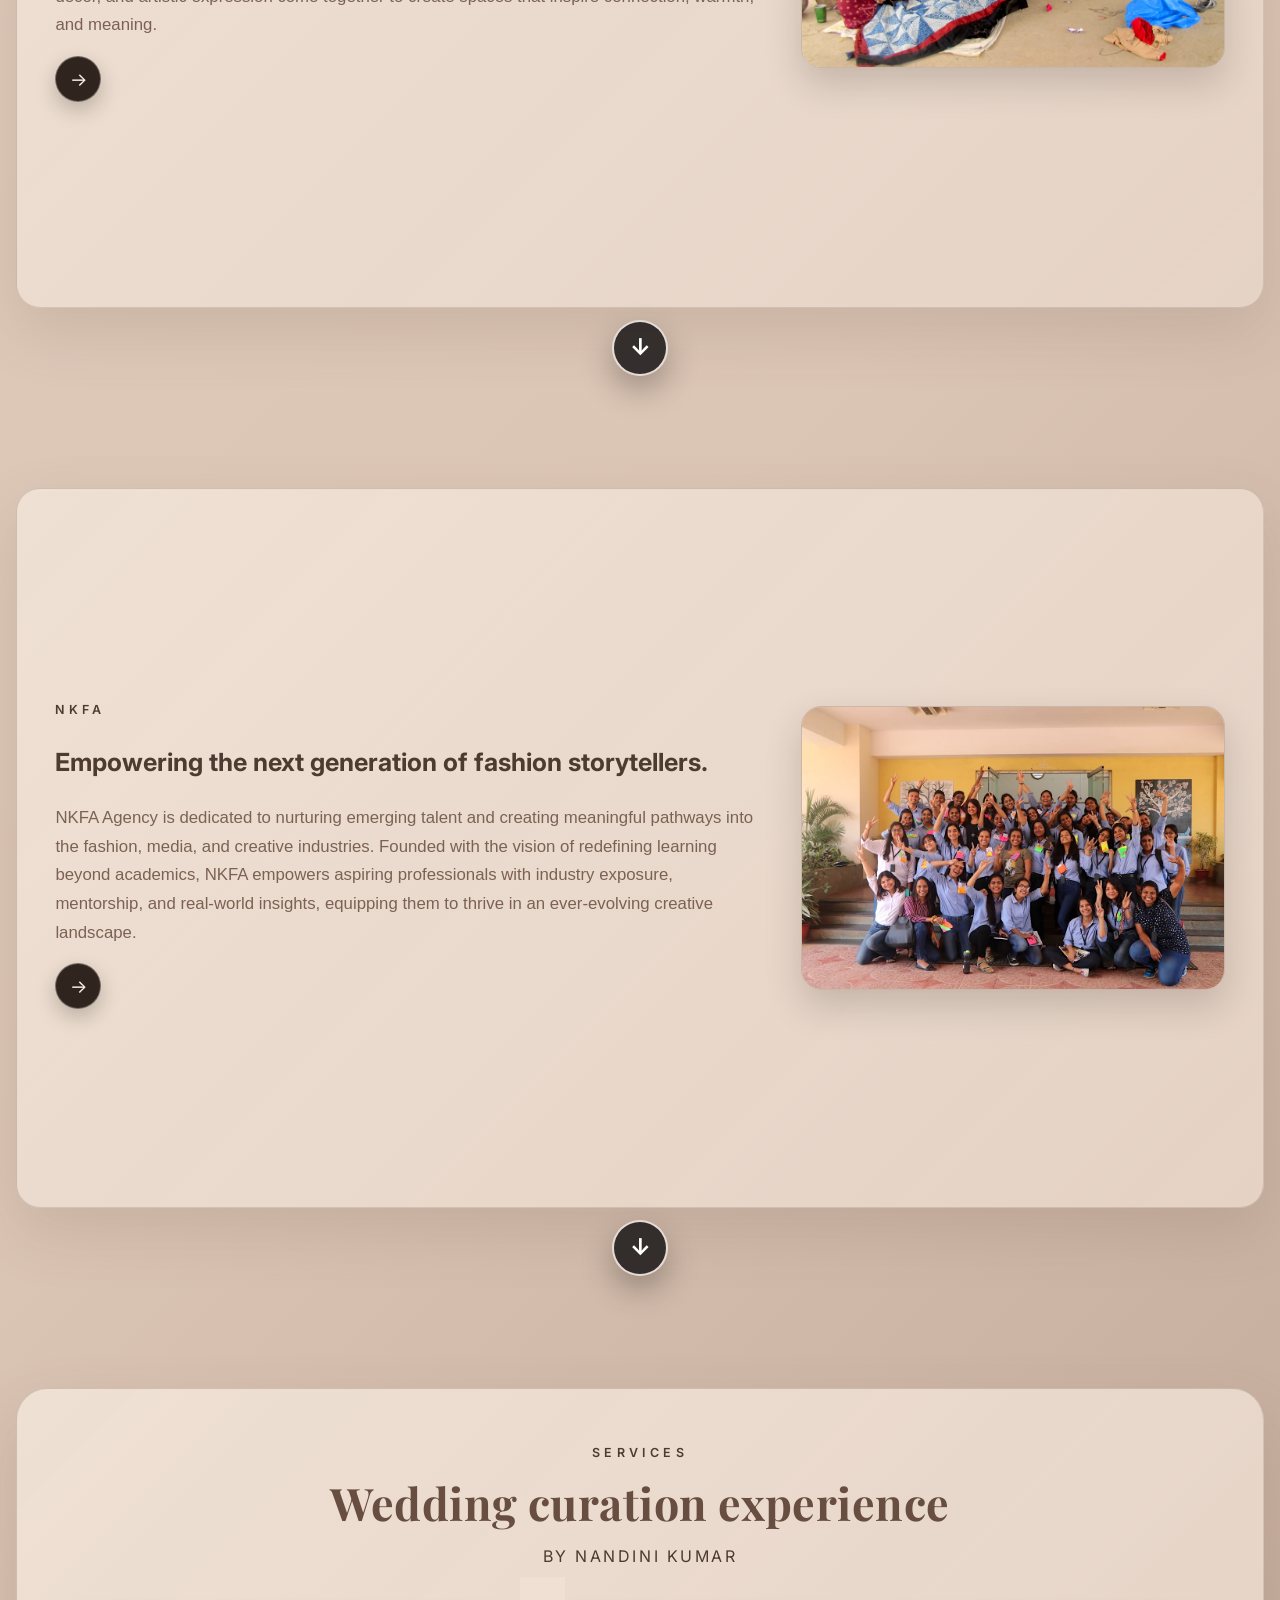
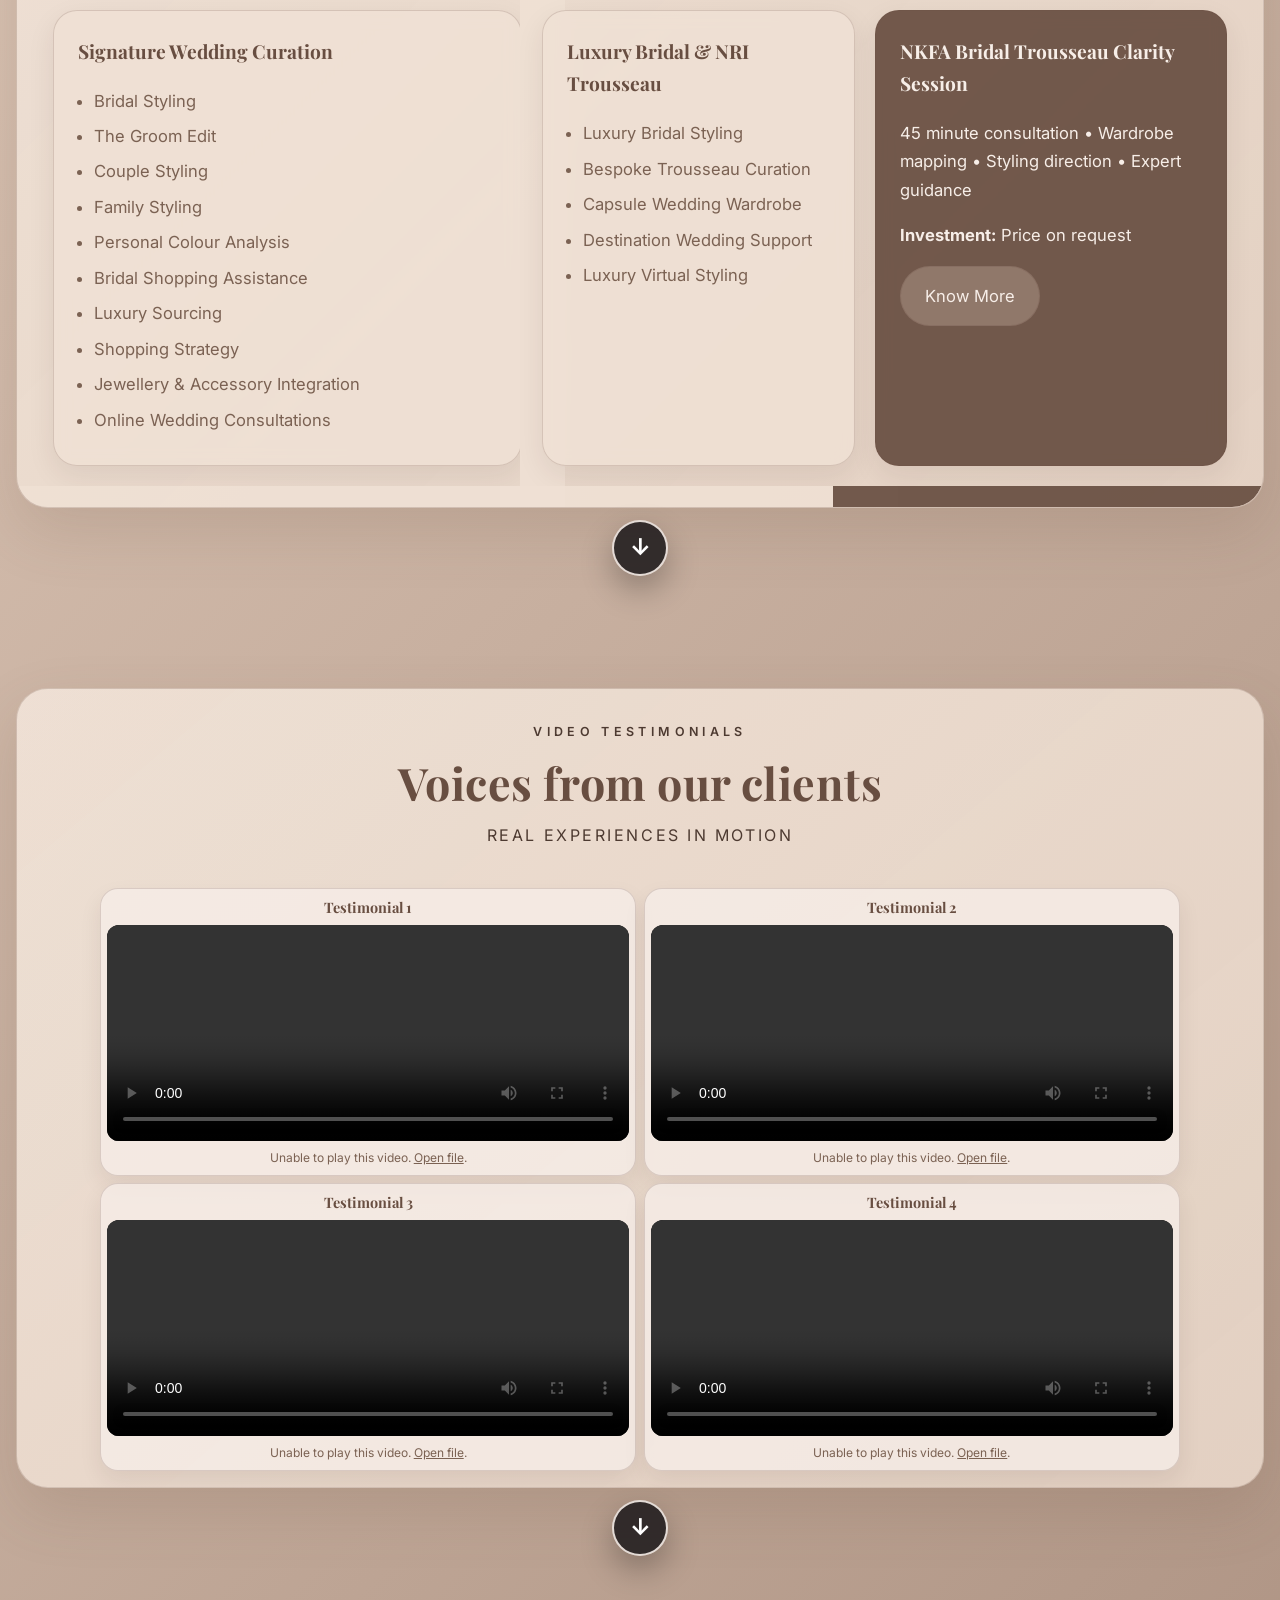
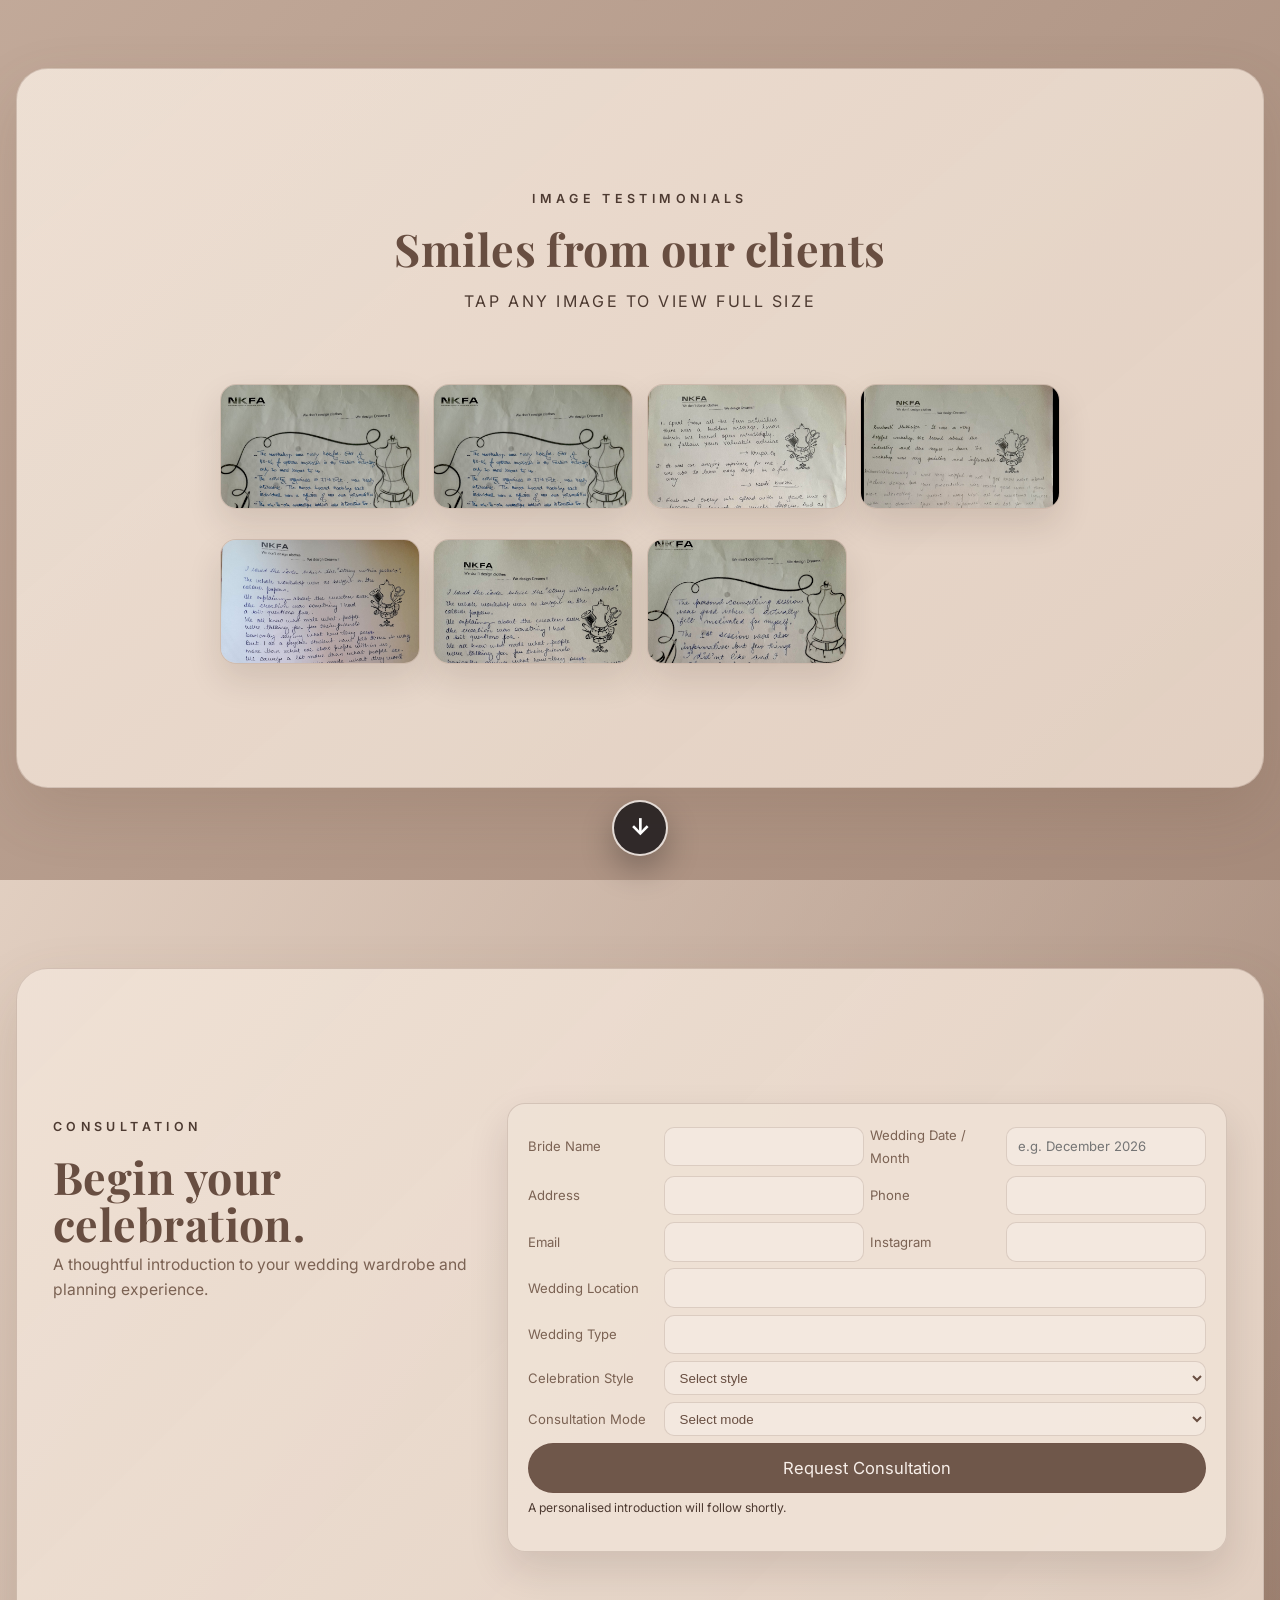
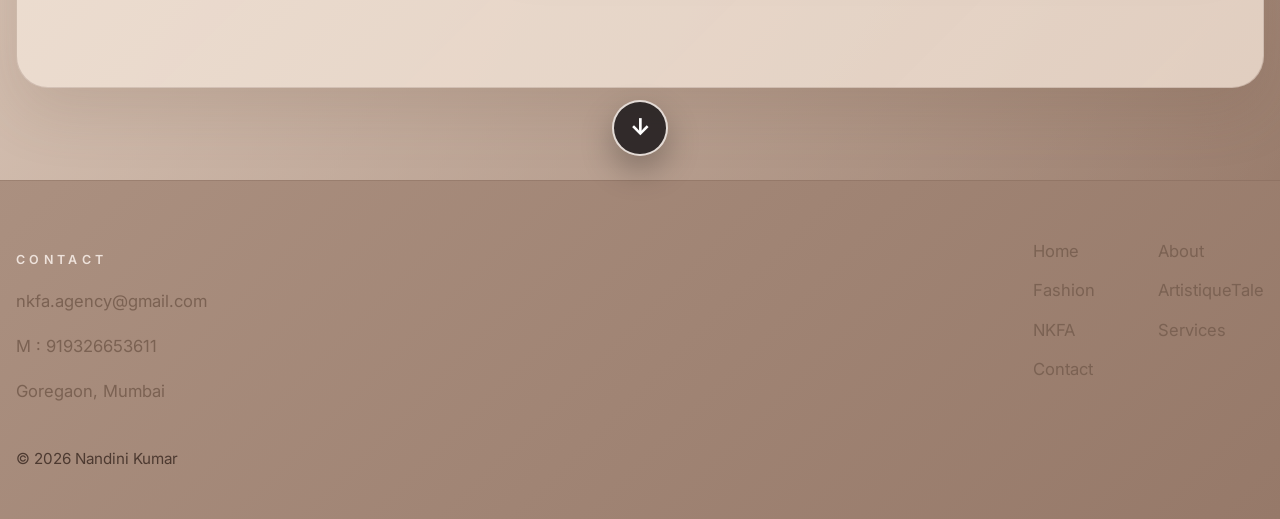
==== commit 3c7be5b5: "form fix" ====
--- a/index.html
+++ b/index.html
@@ -214,22 +214,22 @@
             data-google-form-url="https://docs.google.com/forms/d/e/1FAIpQLSc11RG3qIPdYOEHrdi2GP10-p8LXv9wKV63aF2Kkgb-ZeXWaA/formResponse"
           >
             <div class="form-row">
-              <label>Bride Name<input type="text" name="brideName" /></label>
-              <label>Wedding Date / Month<input type="text" name="weddingDate" placeholder="e.g. December 2026" /></label>
+              <label>Bride Name<input type="text" name="brideName" data-google-entry="entry.1633920210" required /></label>
+              <label>Wedding Date / Month<input type="text" name="weddingDate" data-google-entry="entry.255432743" placeholder="e.g. December 2026" required /></label>
             </div>
             <div class="form-row">
-              <label>Address<input type="text" name="residence" /></label>
-              <label>Phone<input type="tel" name="phone" /></label>
+              <label>Address<input type="text" name="residence" data-google-entry="entry.790080973" required /></label>
+              <label>Phone<input type="tel" name="phone" data-google-entry="entry.1770822543" required /></label>
             </div>
             <div class="form-row">
-              <label>Email<input type="email" name="email" /></label>
-              <label>Instagram<input type="text" name="instagram" /></label>
-            </div>
-            <label>Wedding Location<input type="text" name="location" /></label>
-            <label>Wedding Type<input type="text" name="weddingType" /></label>
+              <label>Email<input type="email" name="email" data-google-entry="entry.227649005" required /></label>
+              <label>Instagram<input type="text" name="instagram" data-google-entry="entry.1846923513" /></label>
+            </div>
+            <label>Wedding Location<input type="text" name="location" data-google-entry="entry.483377122" required /></label>
+            <label>Wedding Type<input type="text" name="weddingType" data-google-entry="entry.2084989293" required /></label>
             <label
               >Celebration Style
-              <select name="style">
+              <select name="style" data-google-entry="entry.581423695" required>
                 <option value="" selected>Select style</option>
                 <option value="Intimate Wedding">Intimate Wedding</option>
                 <option value="Destination Wedding">Destination Wedding</option>
@@ -241,7 +241,7 @@
             </label>
             <label
               >Consultation Mode
-              <select name="mode">
+              <select name="mode" data-google-entry="entry.209996122" required>
                 <option value="" selected>Select mode</option>
                 <option value="In Person">In Person</option>
                 <option value="Video">Video</option>
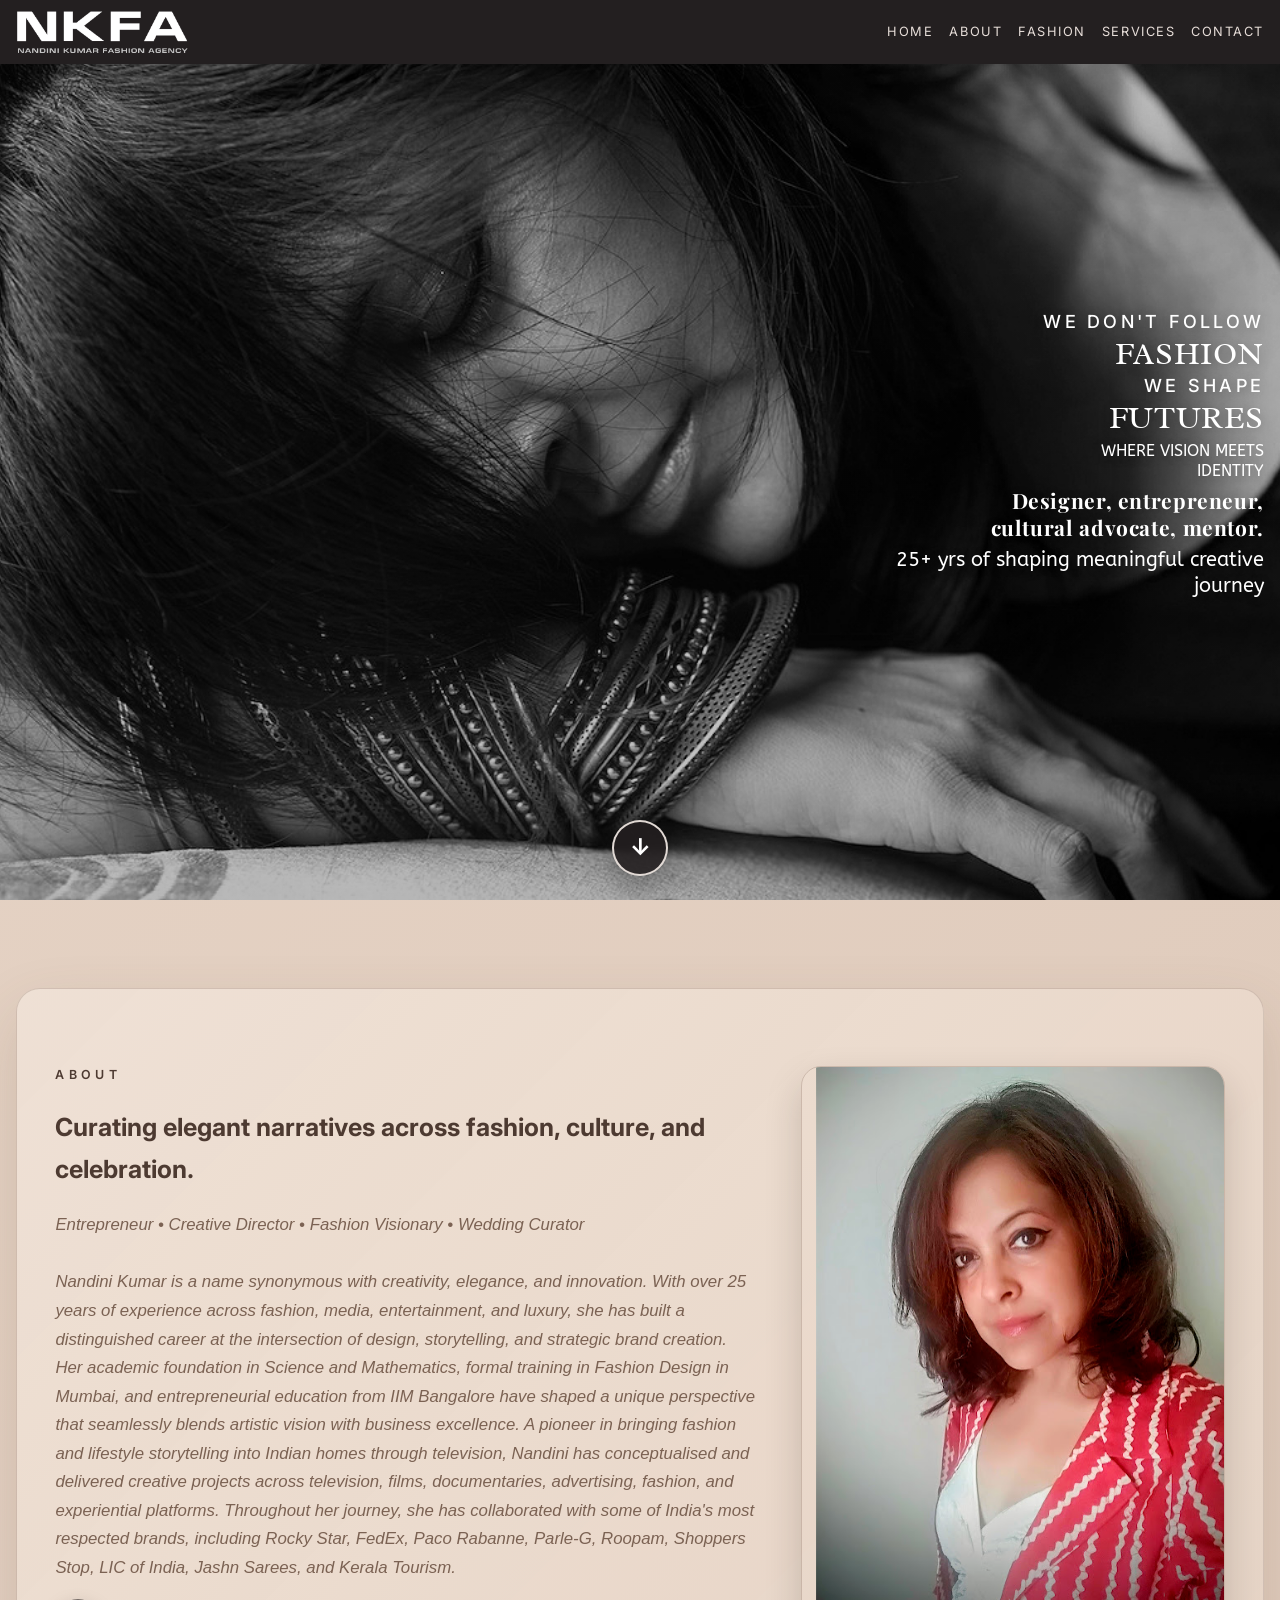
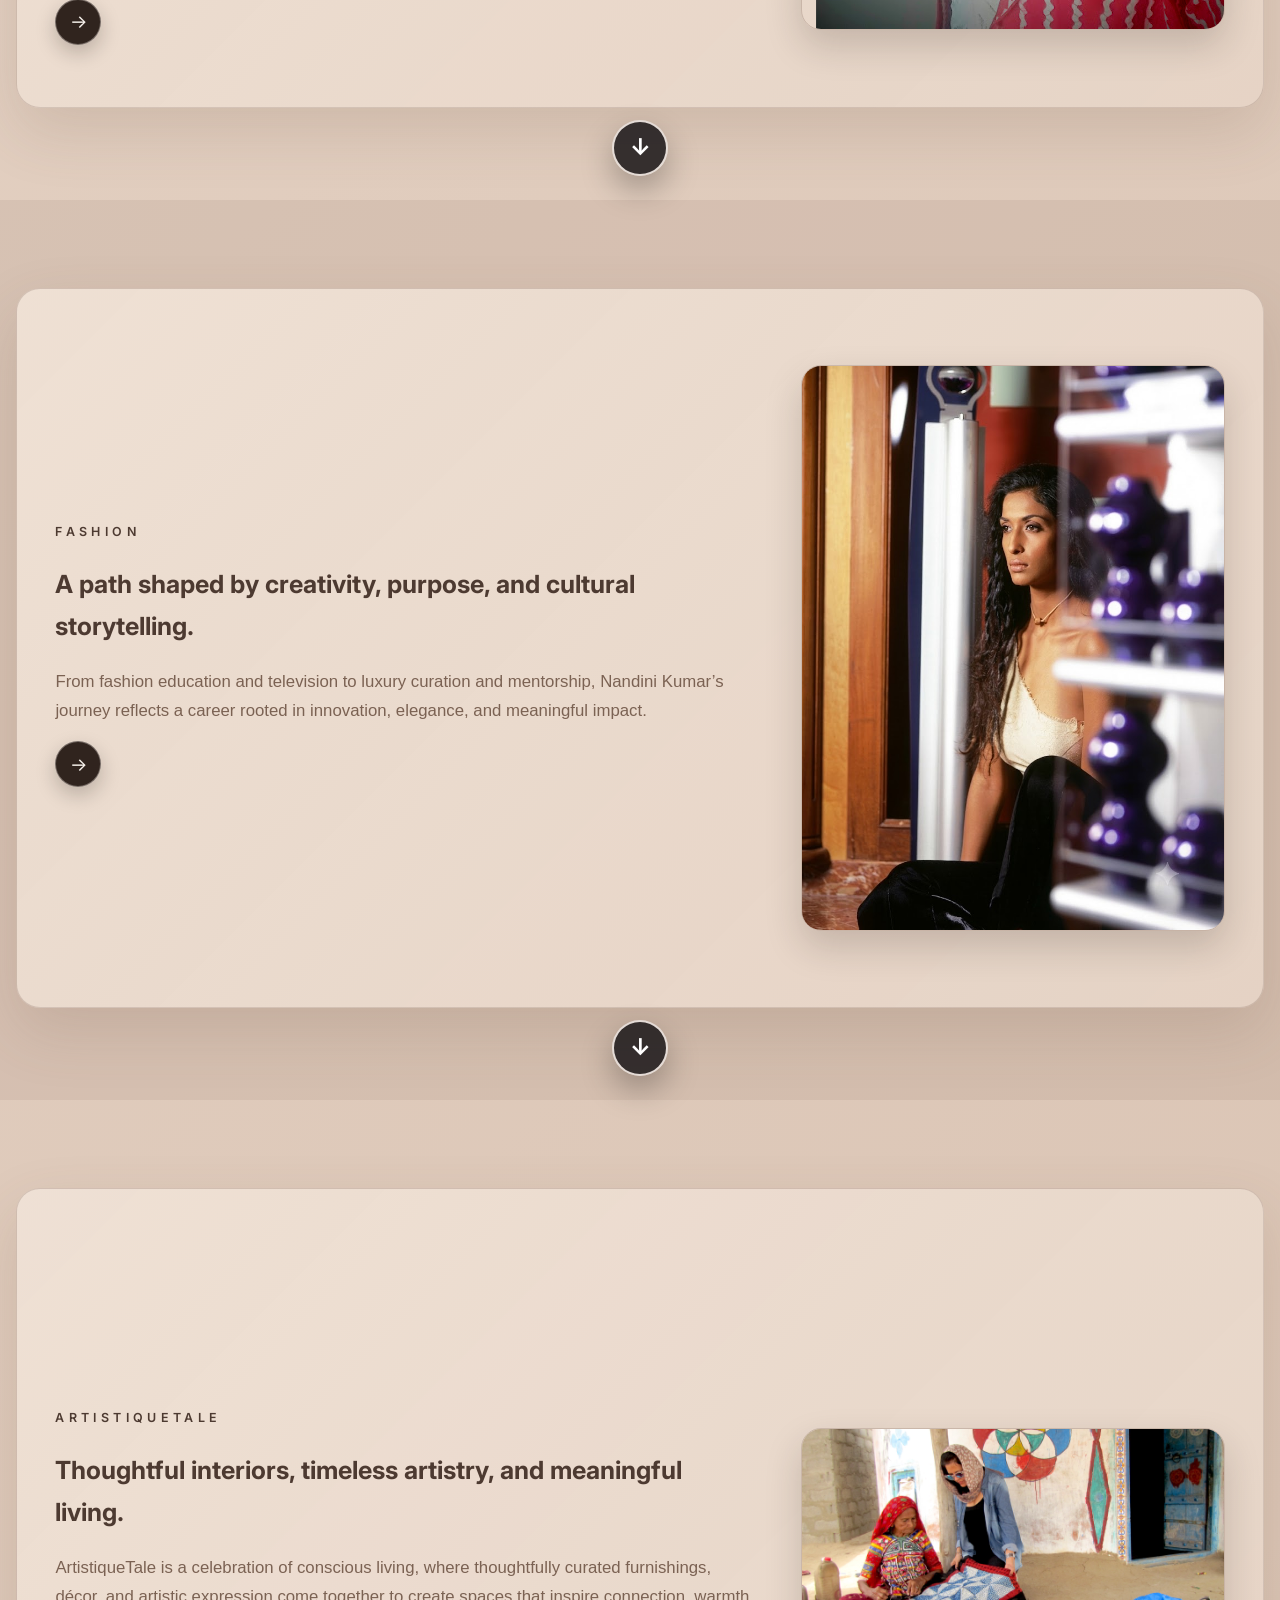
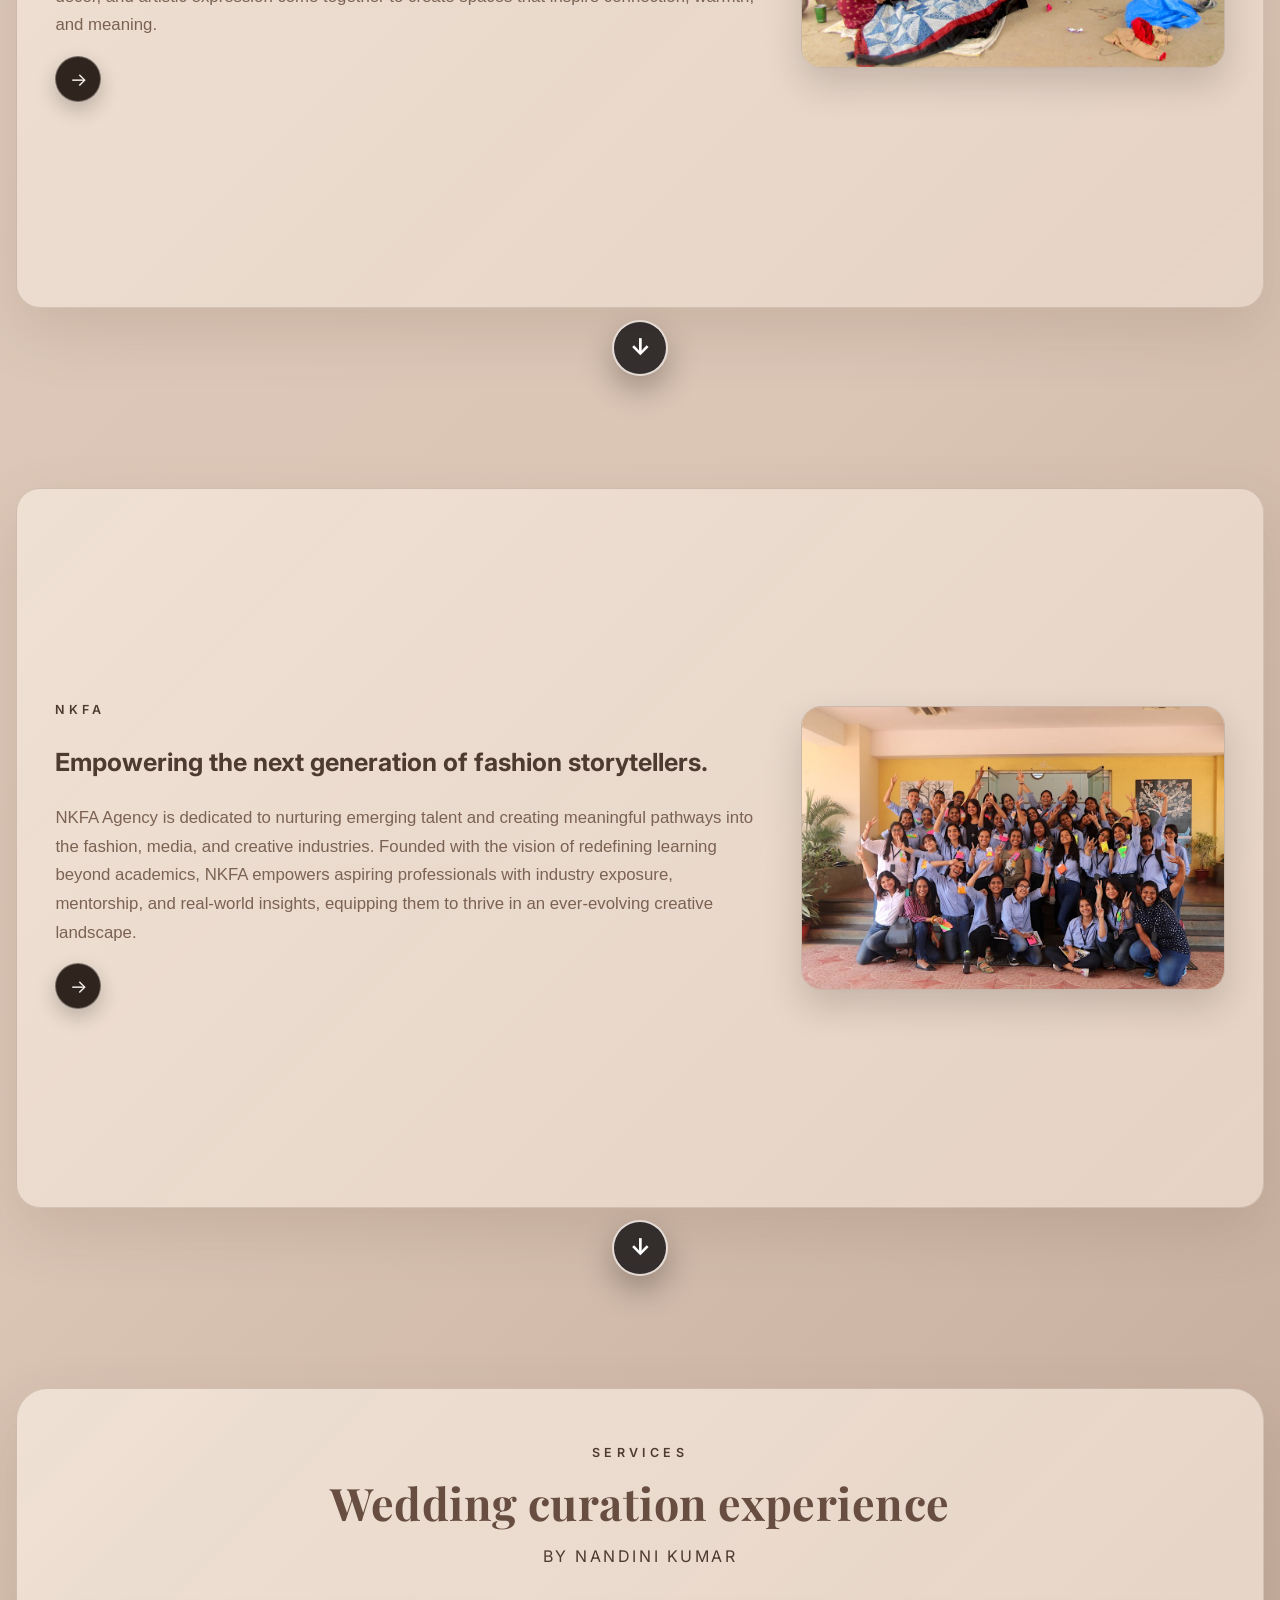
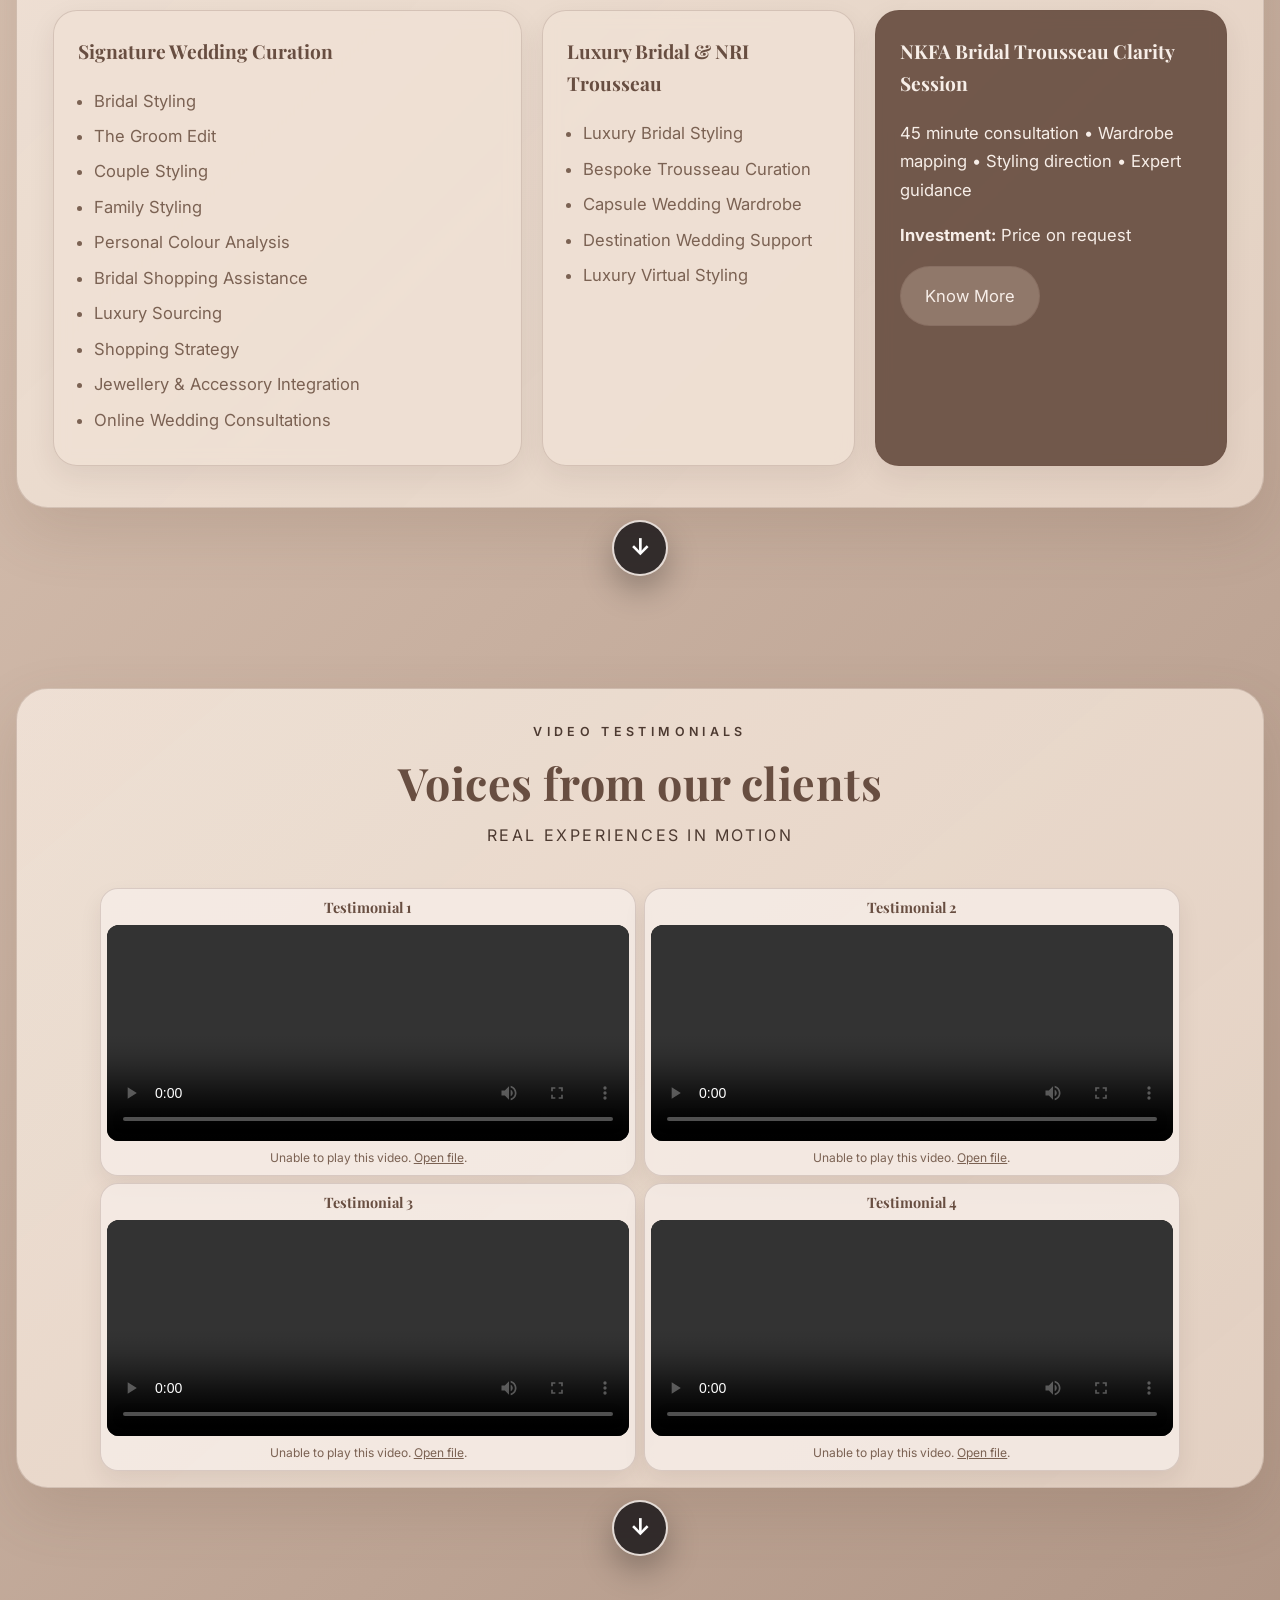
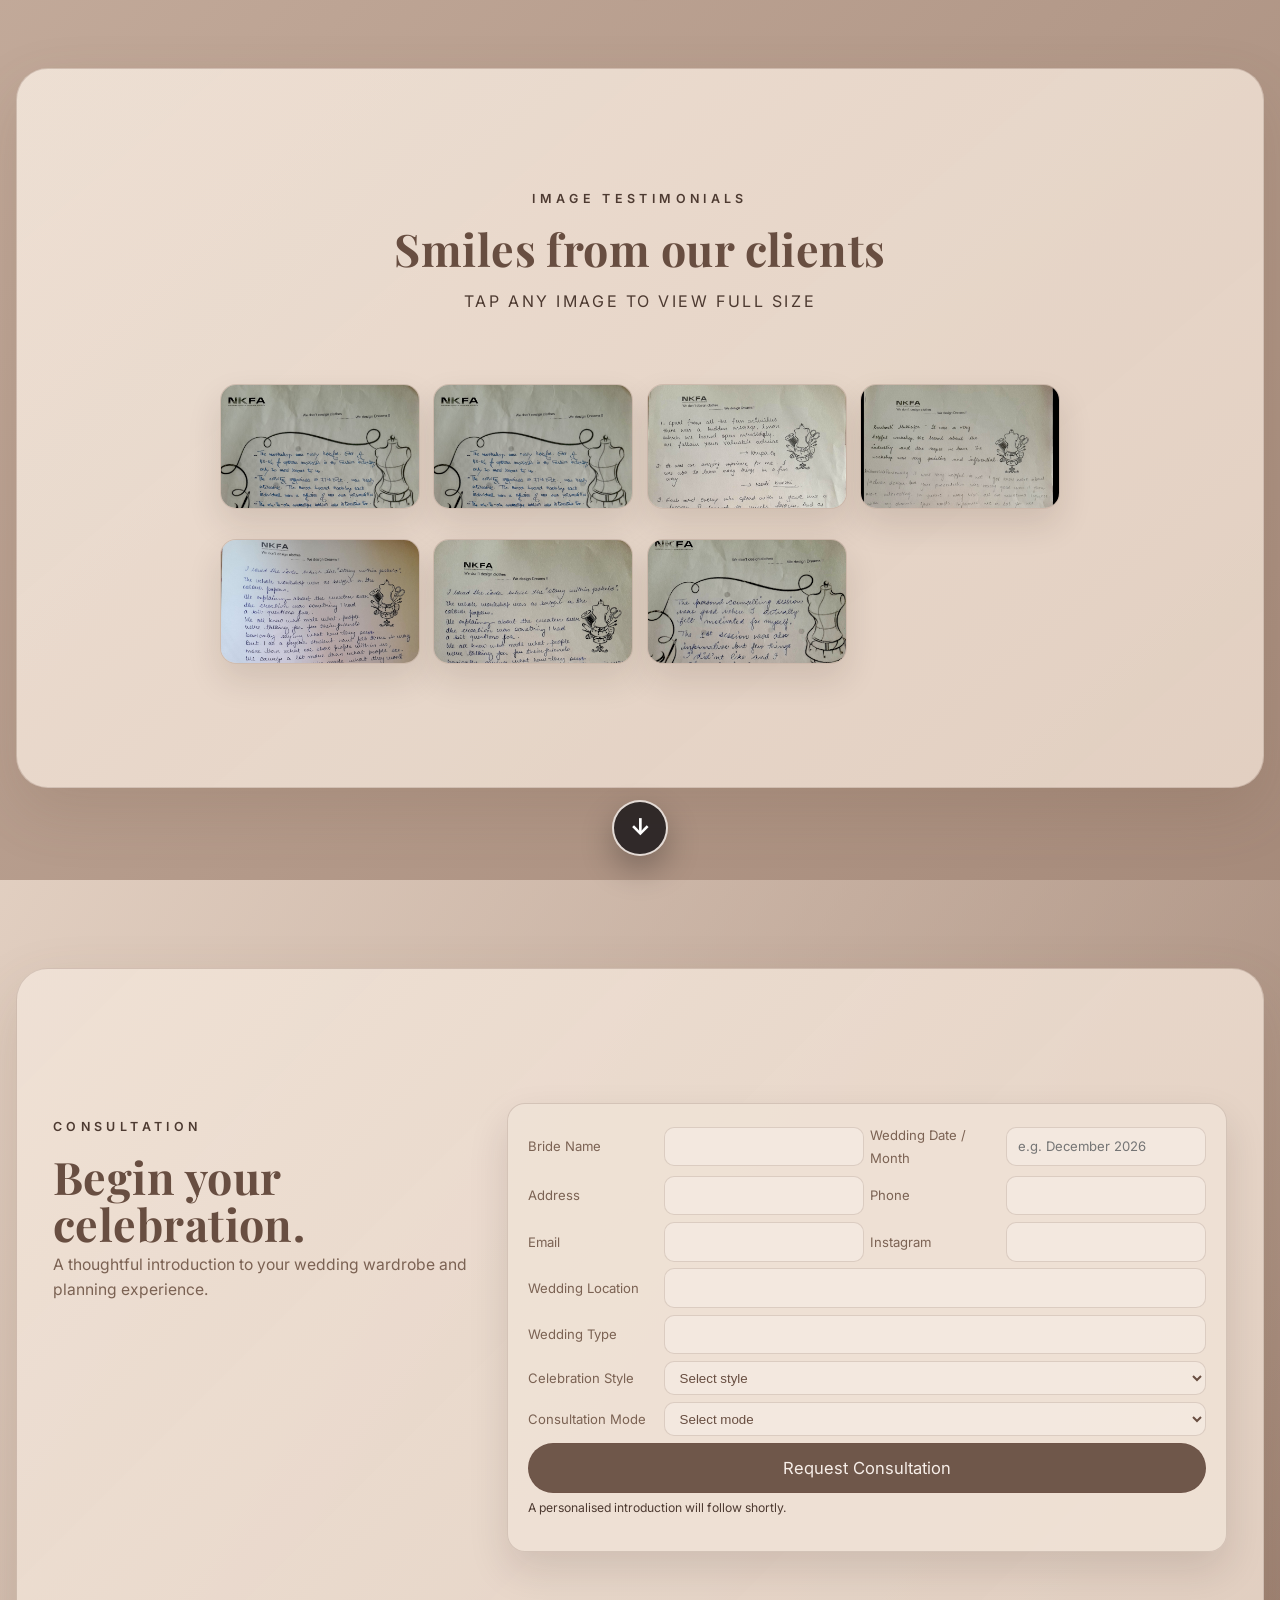
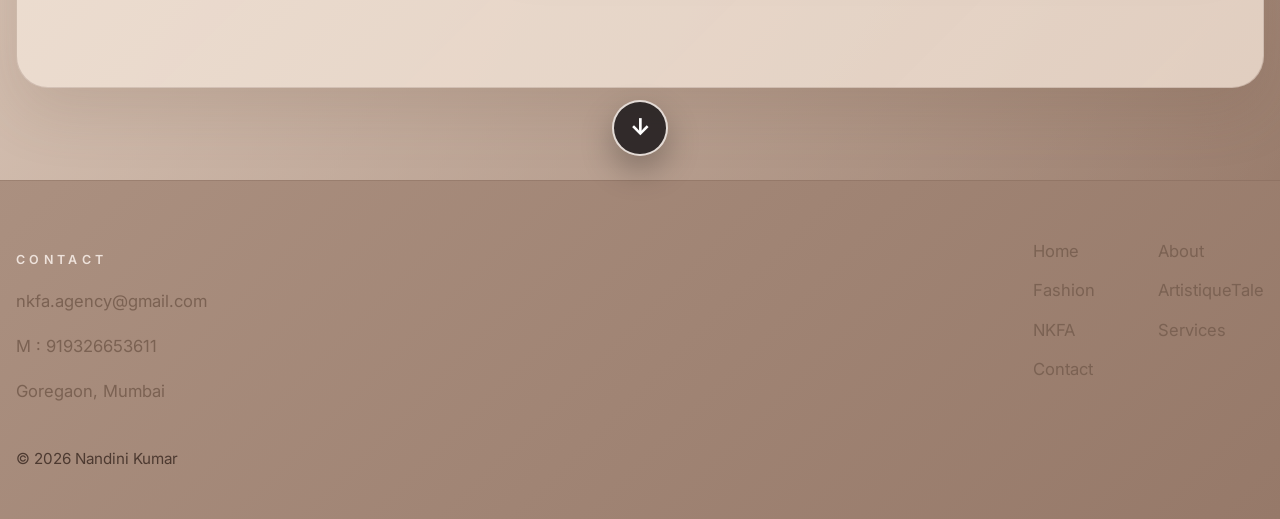
==== commit 5f04d169: "cover image fix" ====
--- a/index.html
+++ b/index.html
@@ -66,7 +66,7 @@
             <a class="section-corner-arrow" href="fashion.html" aria-label="Open Fashion page">&#8594;</a>
           </div>
           <figure class="page-detail-image">
-            <img src="media/about_master.png" alt="My Journey featured visual" loading="lazy" />
+            <img src="media/fashion_master.jpg" alt="My Journey featured visual" loading="lazy" />
           </figure>
         </div>
         <a class="scroll-arrow" href="#artistiquetale" aria-label="Scroll to next section">↓</a>
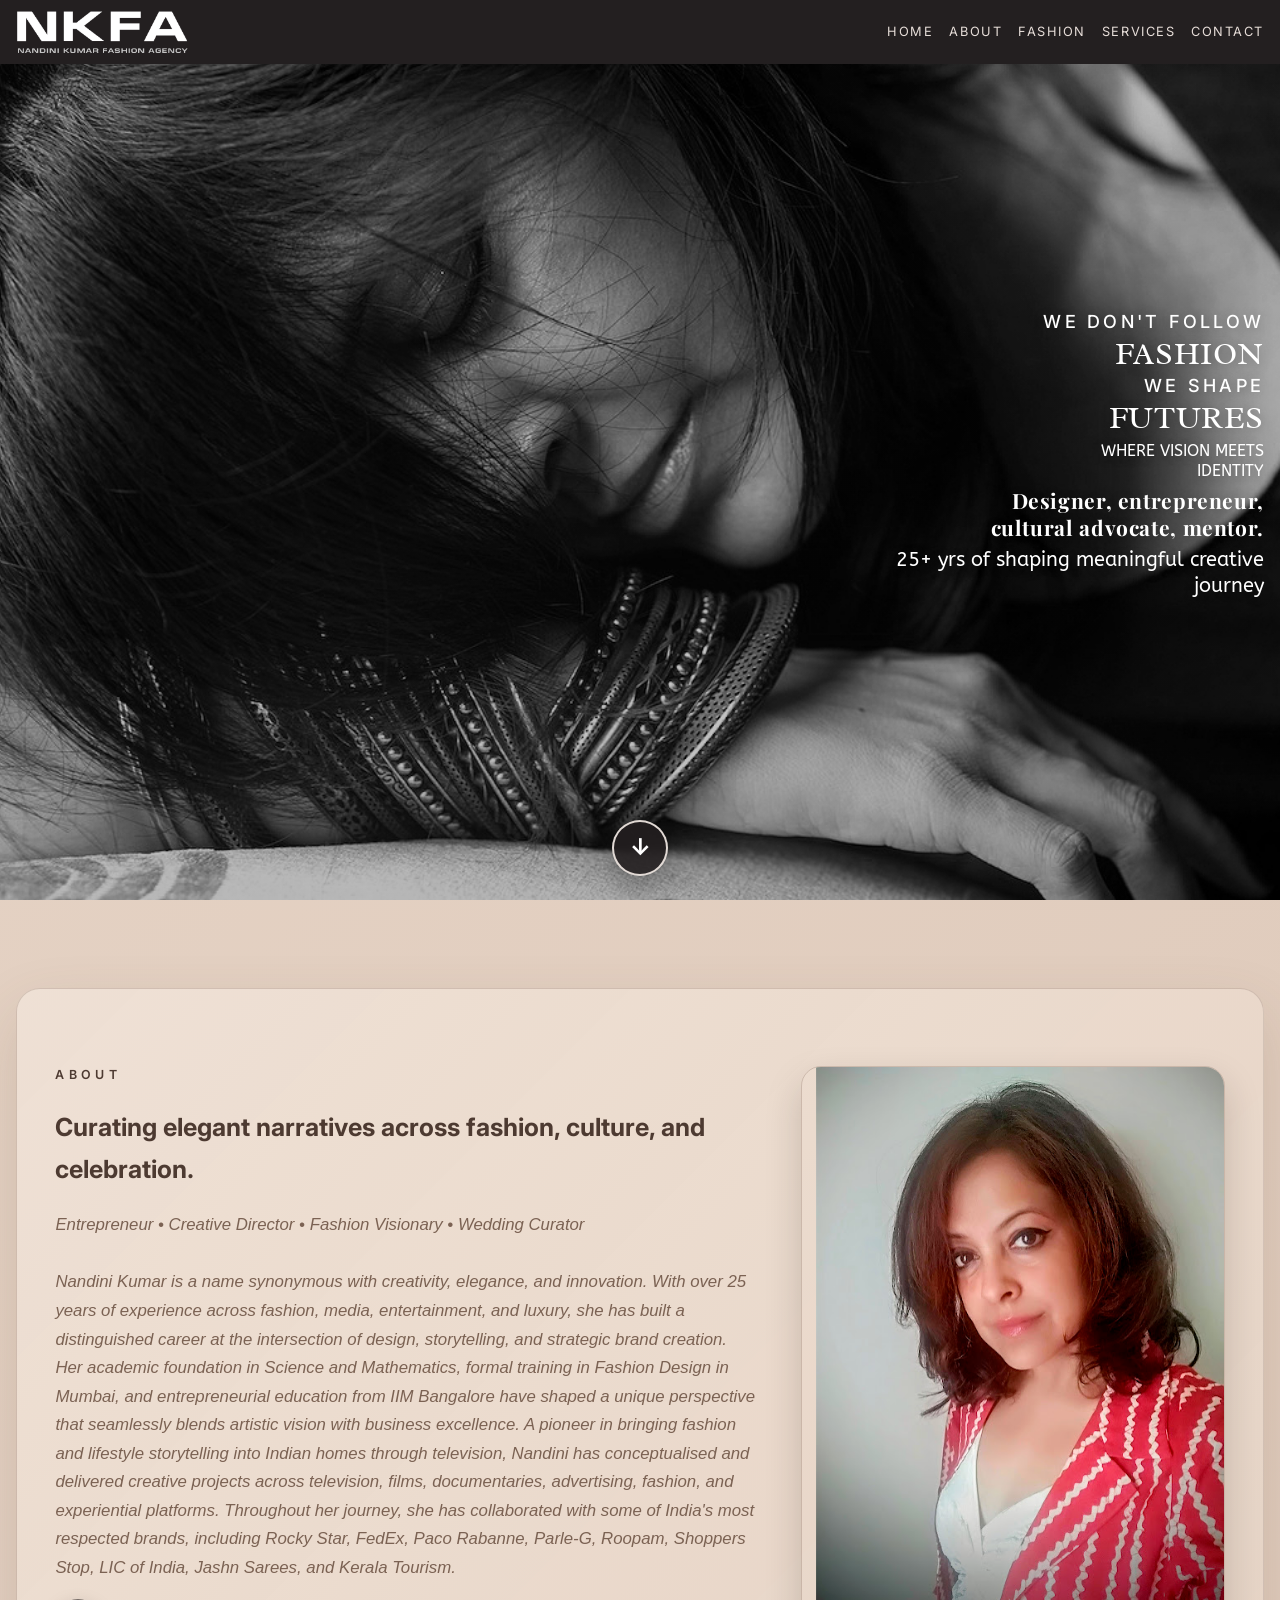
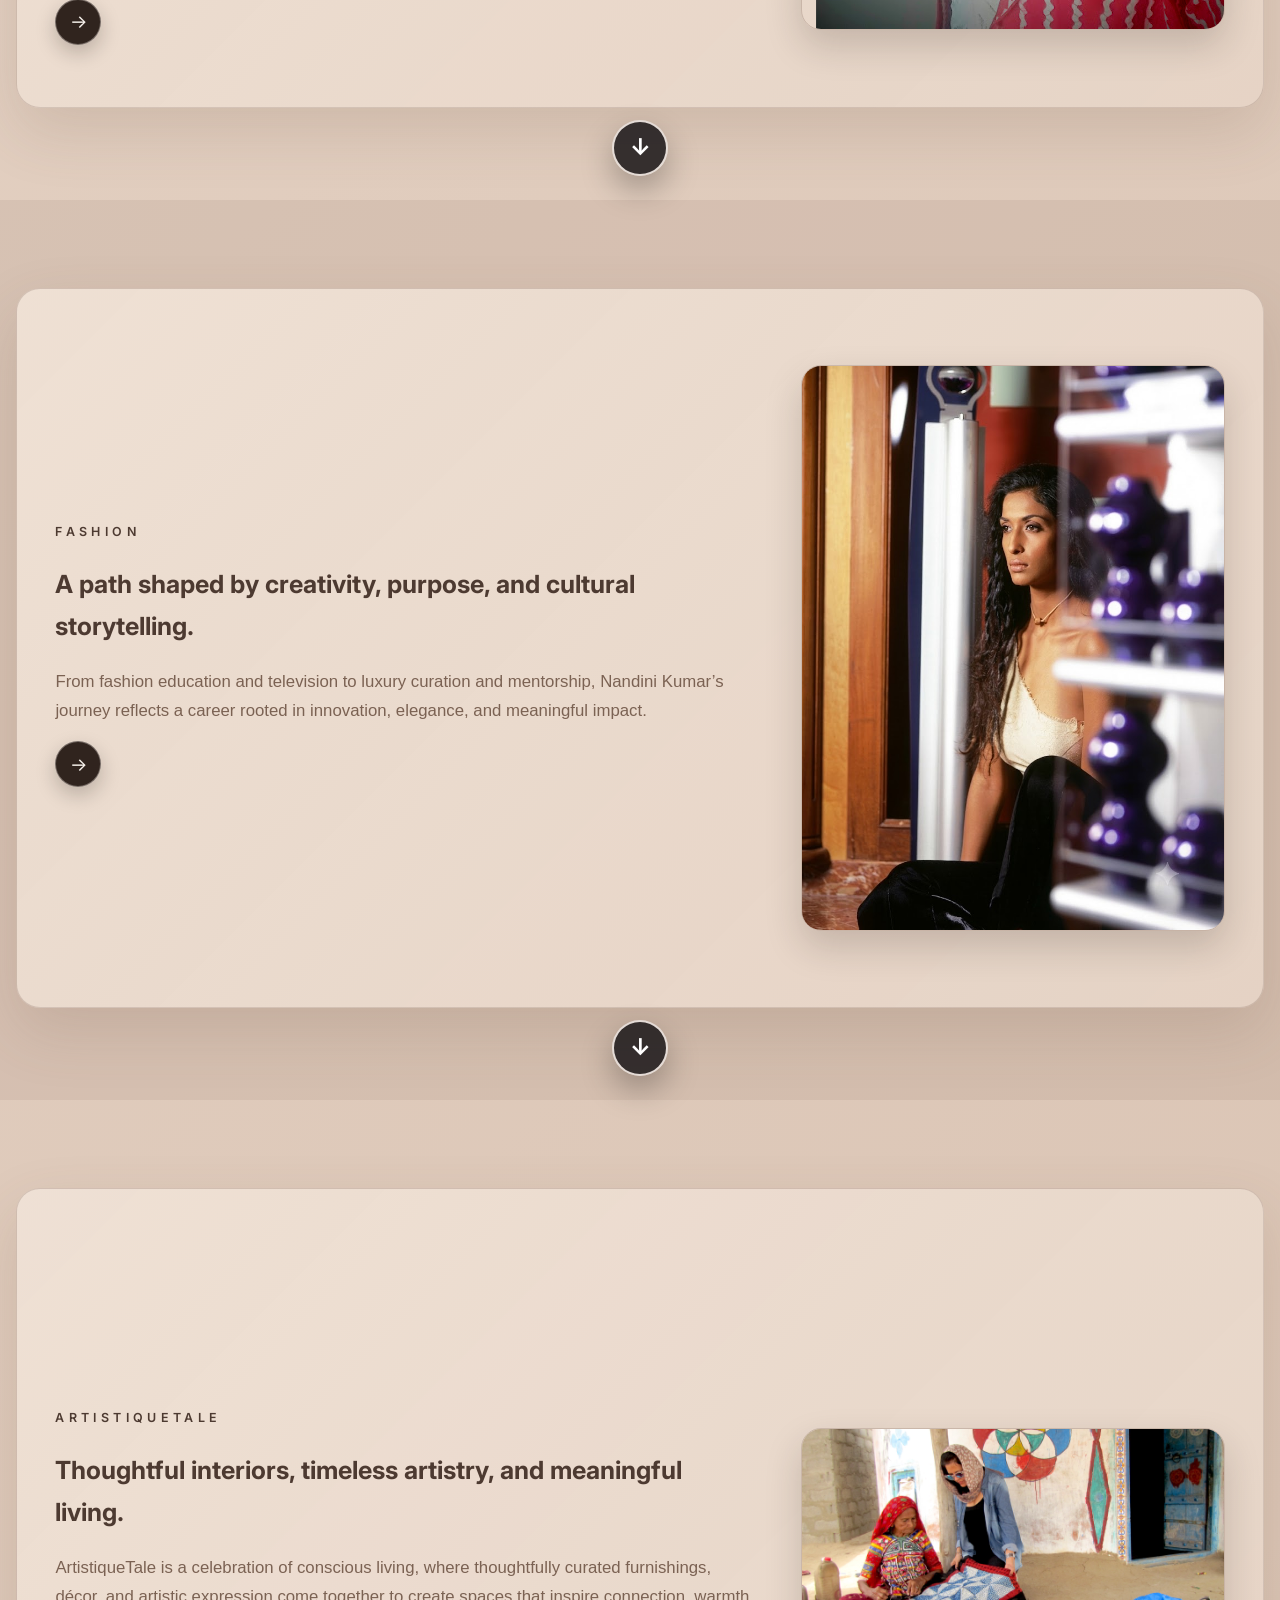
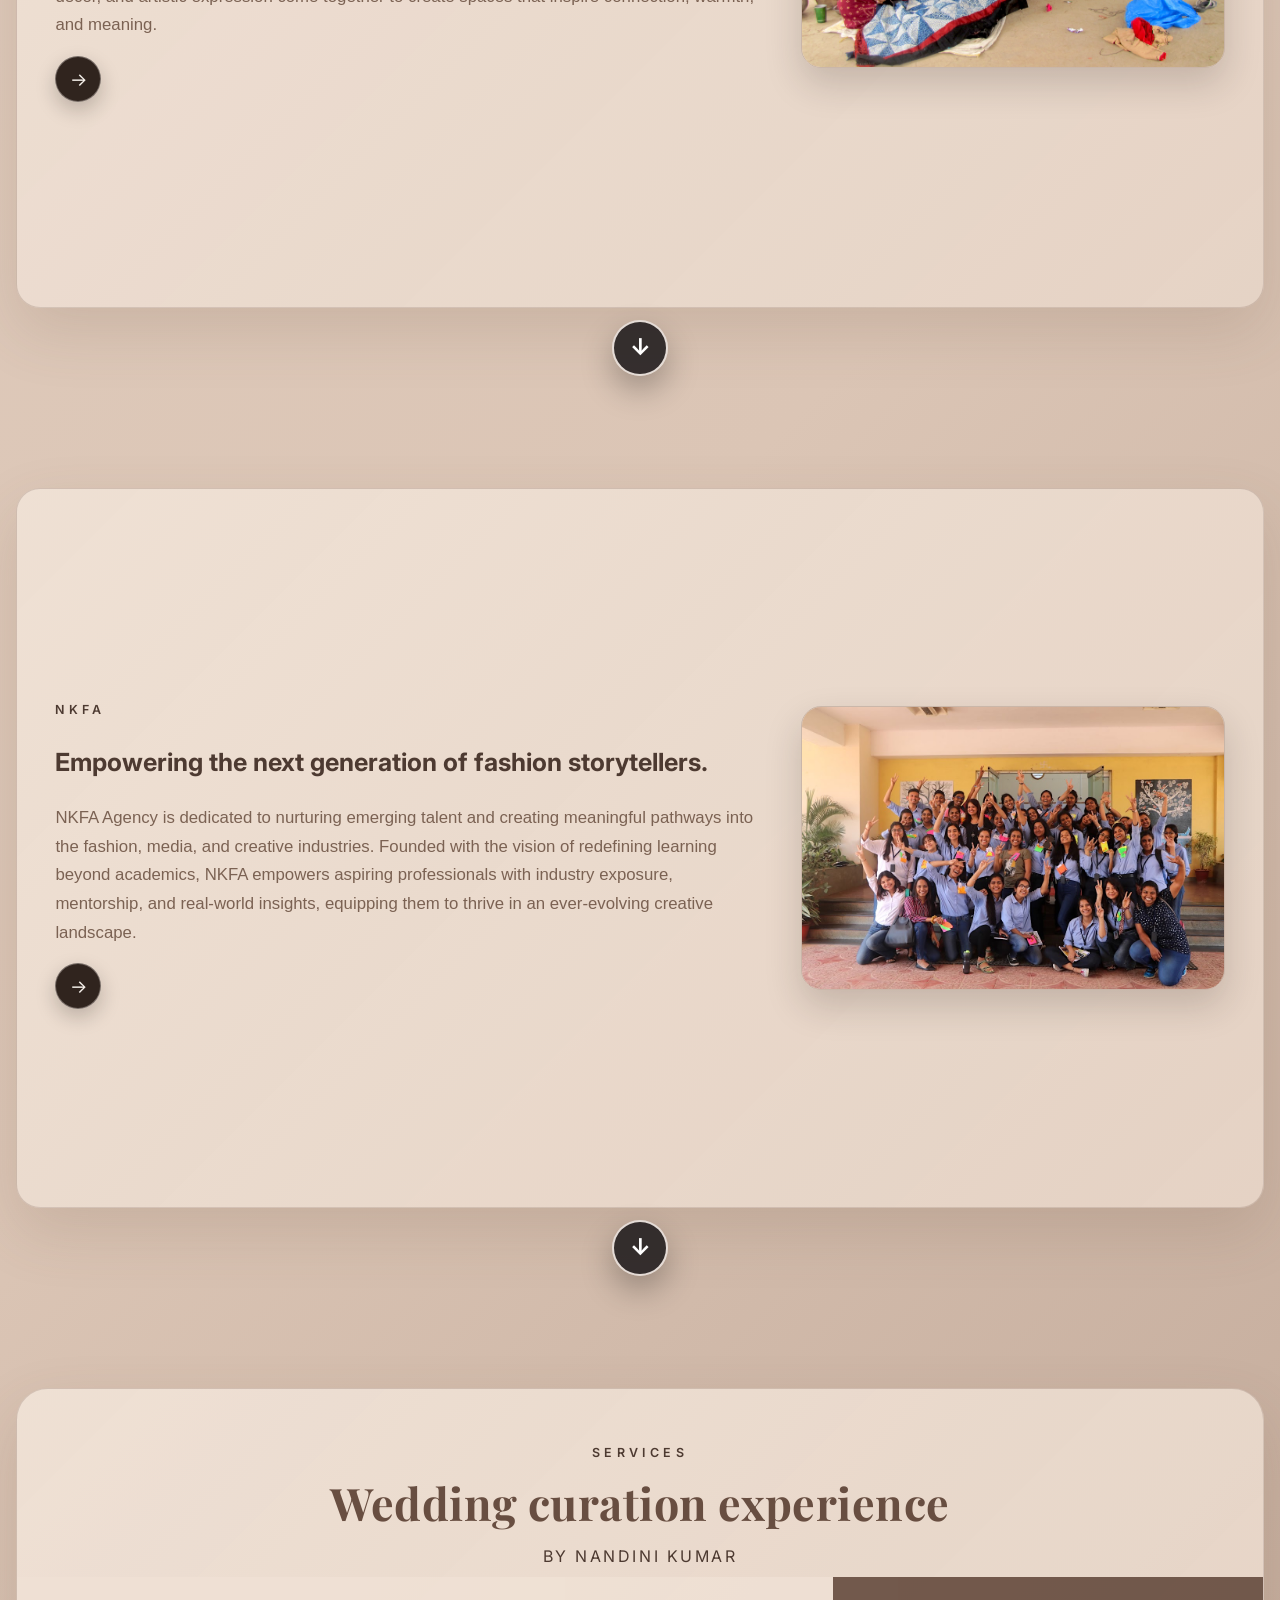
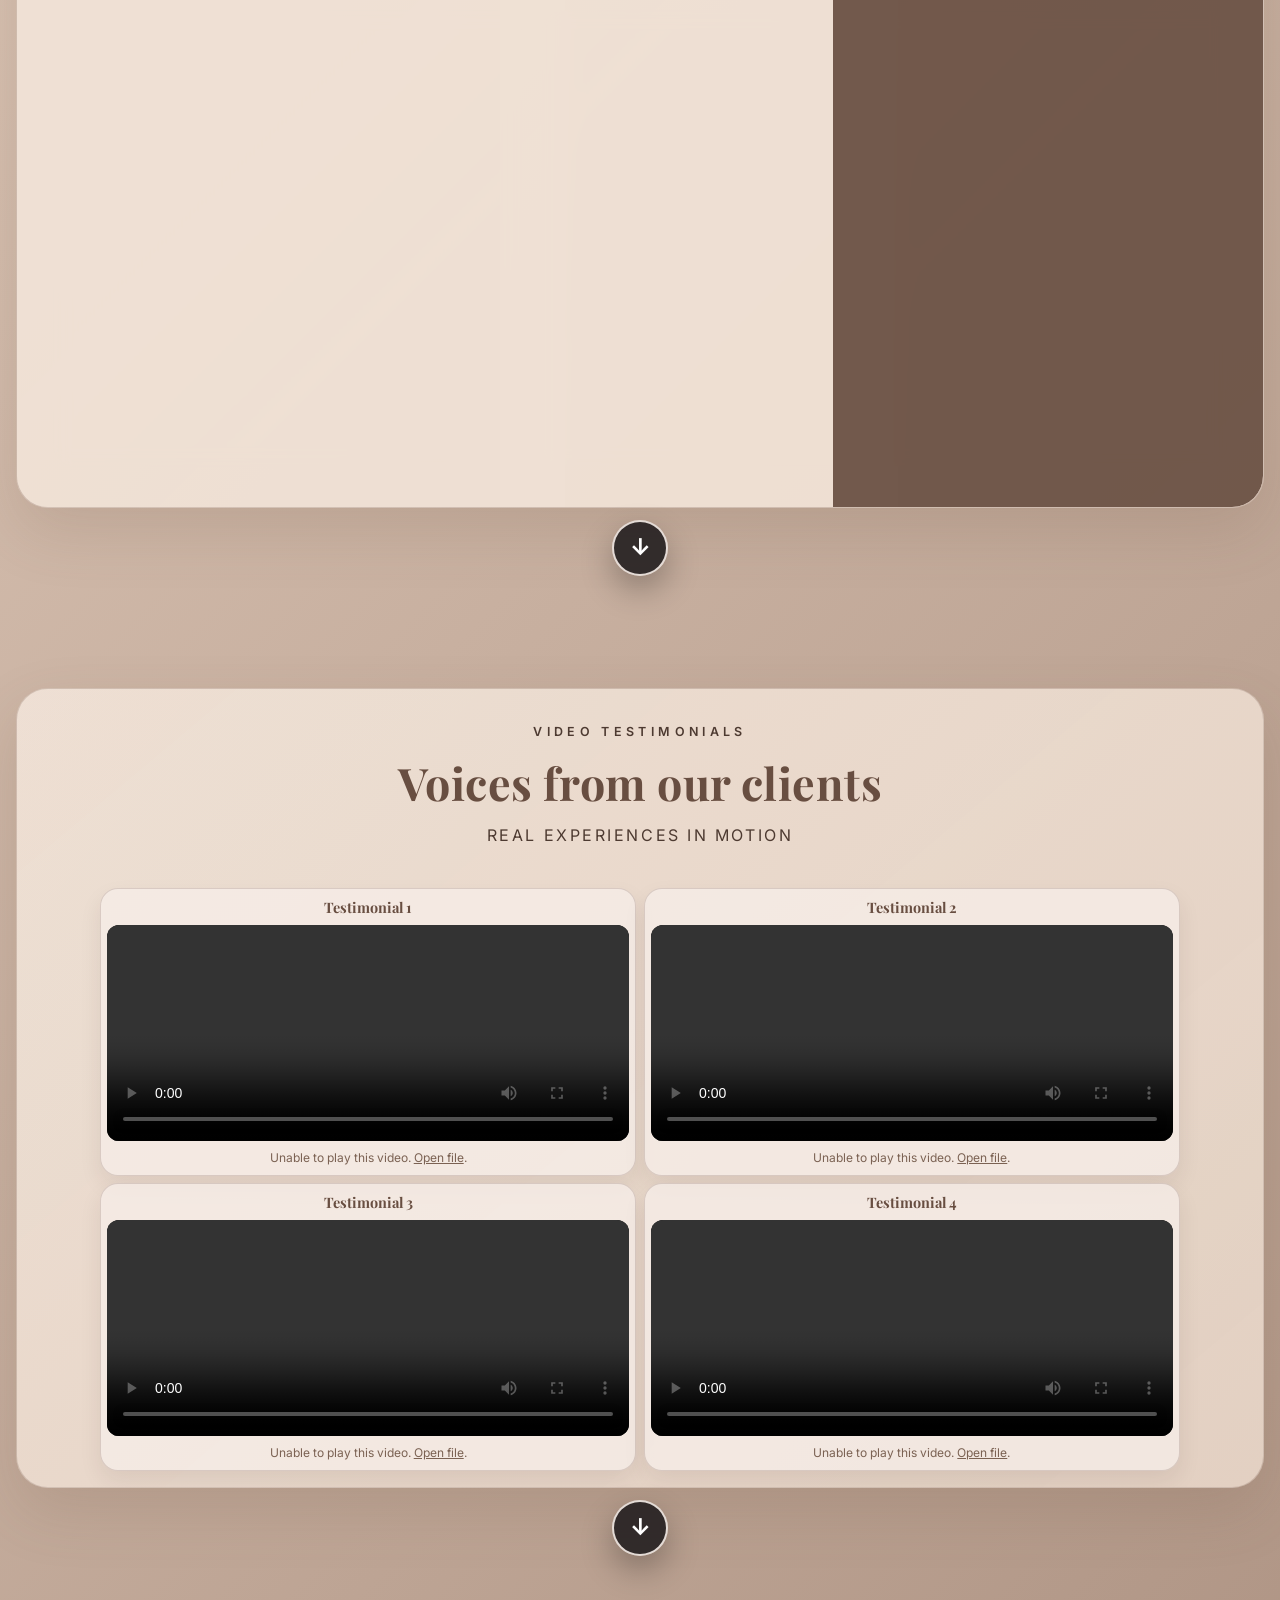
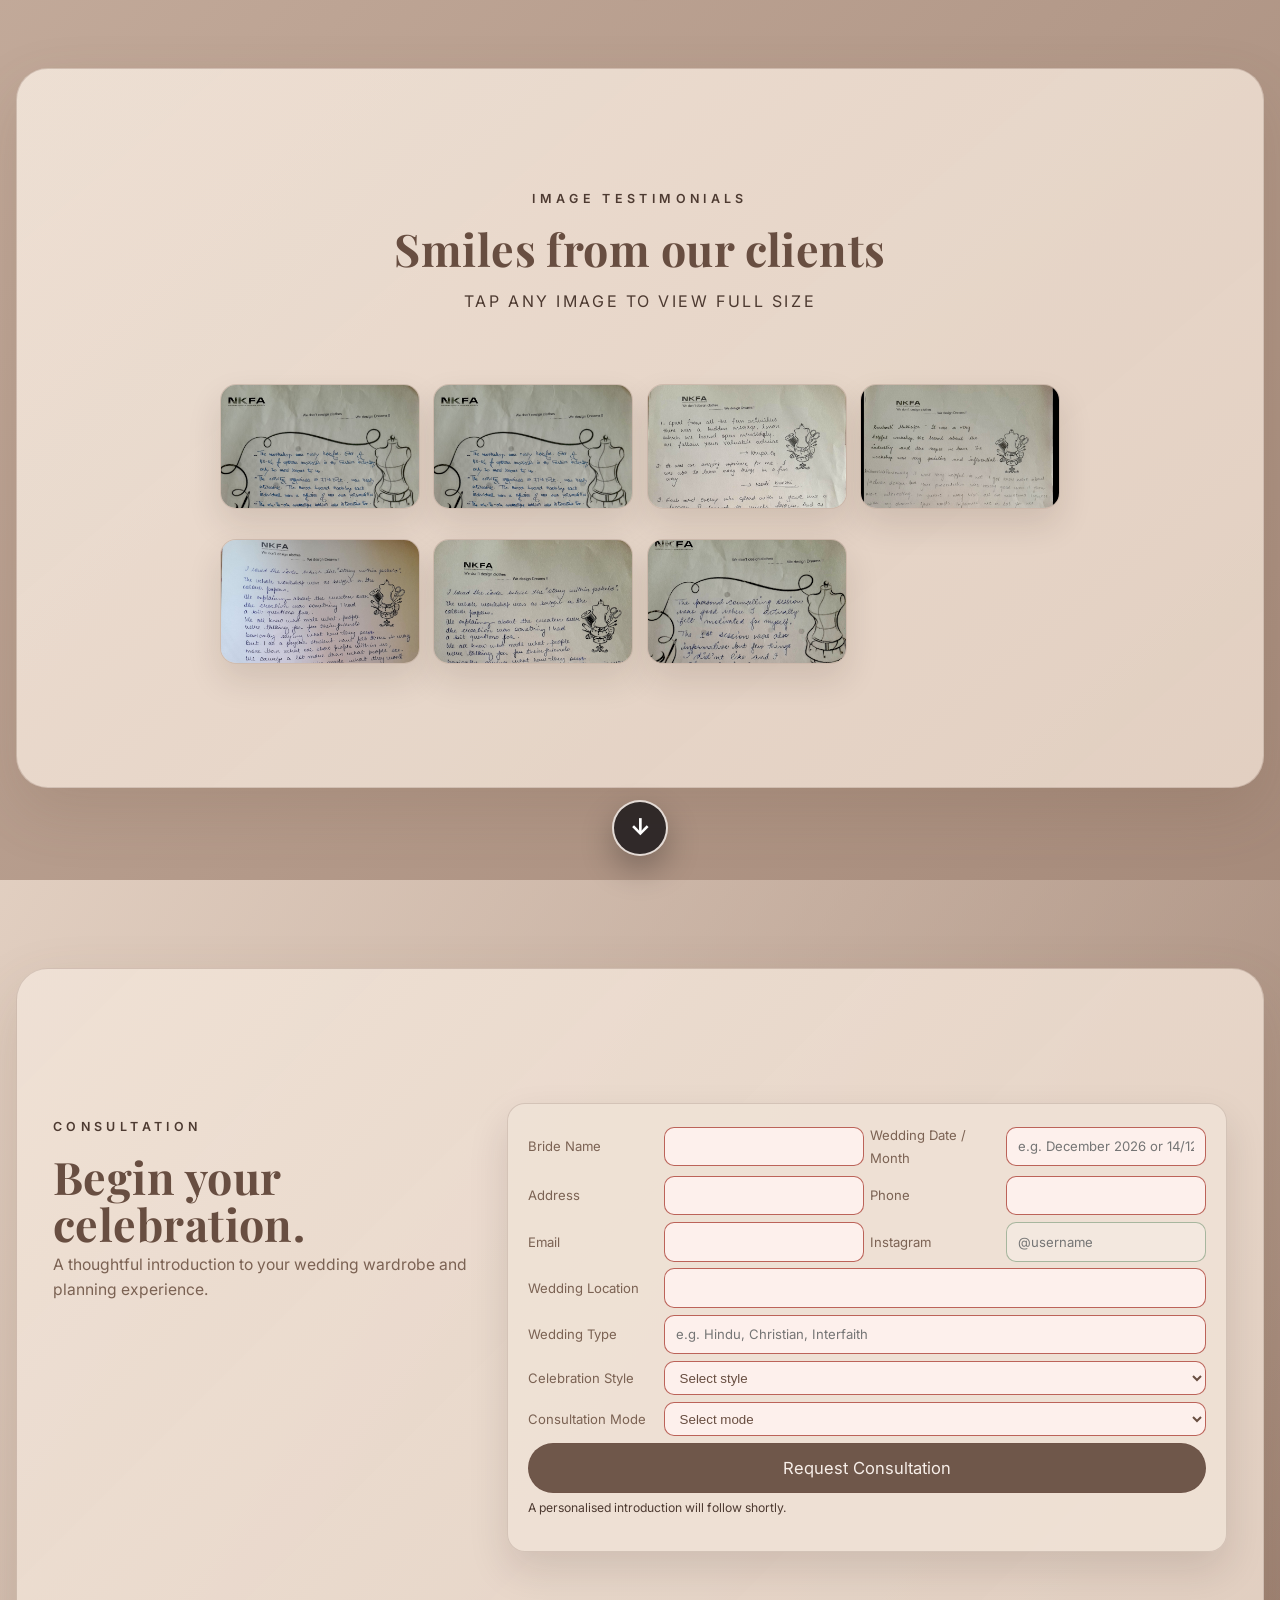
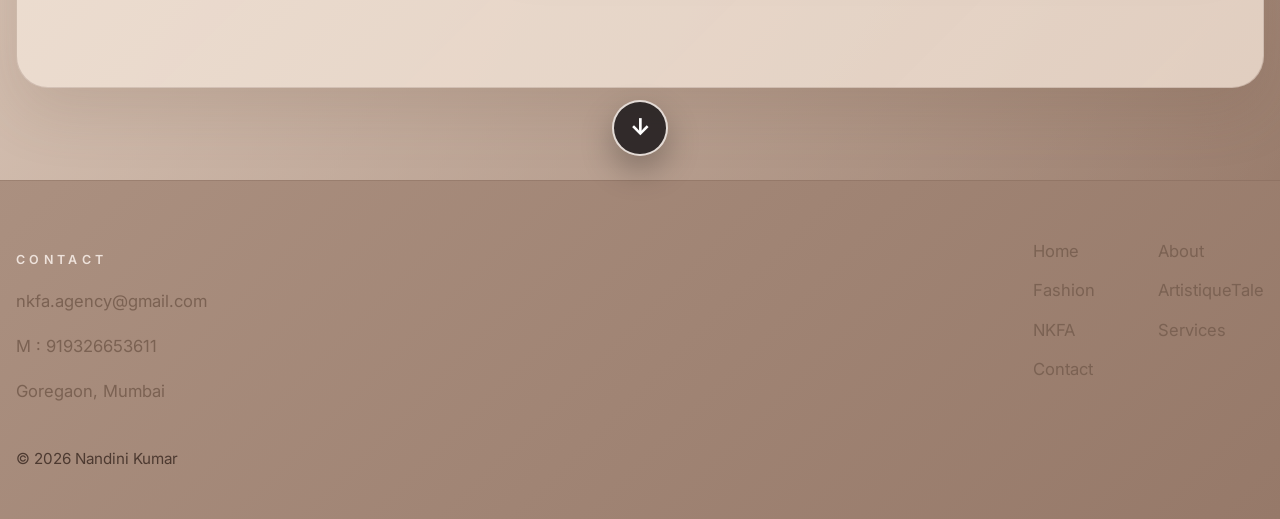
==== commit aa5c1f66: "form fix" ====
--- a/index.html
+++ b/index.html
@@ -214,19 +214,19 @@
             data-google-form-url="https://docs.google.com/forms/d/e/1FAIpQLSc11RG3qIPdYOEHrdi2GP10-p8LXv9wKV63aF2Kkgb-ZeXWaA/formResponse"
           >
             <div class="form-row">
-              <label>Bride Name<input type="text" name="brideName" data-google-entry="entry.1633920210" required /></label>
-              <label>Wedding Date / Month<input type="text" name="weddingDate" data-google-entry="entry.255432743" placeholder="e.g. December 2026" required /></label>
+              <label>Bride Name<input type="text" name="brideName" data-google-entry="entry.1633920210" minlength="2" maxlength="80" autocomplete="name" required /></label>
+              <label>Wedding Date / Month<input type="text" name="weddingDate" data-google-entry="entry.255432743" placeholder="e.g. December 2026 or 14/12/2026" minlength="7" maxlength="25" required /></label>
             </div>
             <div class="form-row">
-              <label>Address<input type="text" name="residence" data-google-entry="entry.790080973" required /></label>
-              <label>Phone<input type="tel" name="phone" data-google-entry="entry.1770822543" required /></label>
+              <label>Address<input type="text" name="residence" data-google-entry="entry.790080973" minlength="10" maxlength="180" autocomplete="street-address" required /></label>
+              <label>Phone<input type="tel" name="phone" data-google-entry="entry.1770822543" inputmode="tel" minlength="10" maxlength="20" autocomplete="tel" required /></label>
             </div>
             <div class="form-row">
-              <label>Email<input type="email" name="email" data-google-entry="entry.227649005" required /></label>
-              <label>Instagram<input type="text" name="instagram" data-google-entry="entry.1846923513" /></label>
-            </div>
-            <label>Wedding Location<input type="text" name="location" data-google-entry="entry.483377122" required /></label>
-            <label>Wedding Type<input type="text" name="weddingType" data-google-entry="entry.2084989293" required /></label>
+              <label>Email<input type="email" name="email" data-google-entry="entry.227649005" maxlength="120" autocomplete="email" required /></label>
+              <label>Instagram<input type="text" name="instagram" data-google-entry="entry.1846923513" maxlength="31" placeholder="@username" /></label>
+            </div>
+            <label>Wedding Location<input type="text" name="location" data-google-entry="entry.483377122" minlength="2" maxlength="80" required /></label>
+            <label>Wedding Type<input type="text" name="weddingType" data-google-entry="entry.2084989293" minlength="3" maxlength="80" placeholder="e.g. Hindu, Christian, Interfaith" required /></label>
             <label
               >Celebration Style
               <select name="style" data-google-entry="entry.581423695" required>
--- a/styles.css
+++ b/styles.css
@@ -750,6 +750,19 @@
   outline-offset: 2px;
 }
 
+input:invalid,
+select:invalid,
+textarea:invalid {
+  border-color: rgba(163, 45, 33, 0.72);
+  background: rgba(255, 242, 240, 0.85);
+}
+
+input:valid,
+select:valid,
+textarea:valid {
+  border-color: rgba(74, 120, 78, 0.45);
+}
+
 .form-note {
   margin-top: 0.8rem;
   color: var(--text-soft);
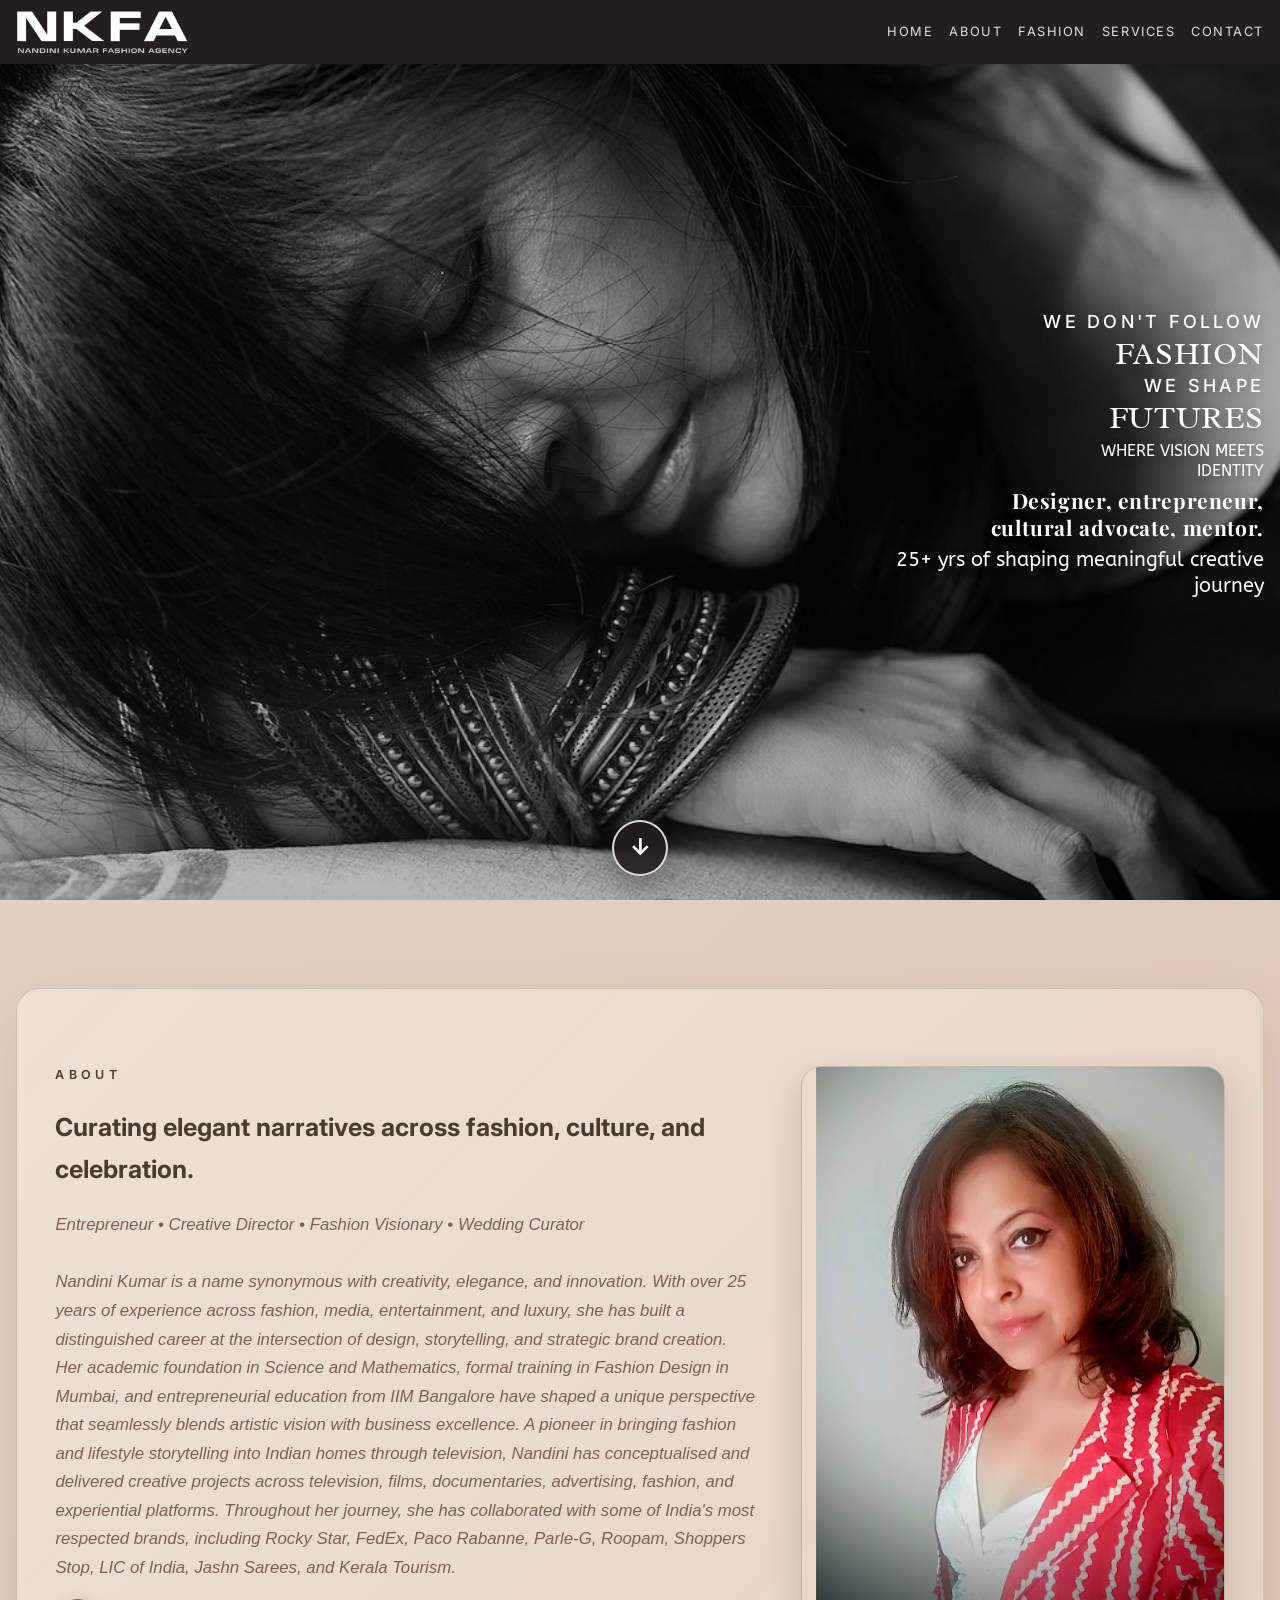
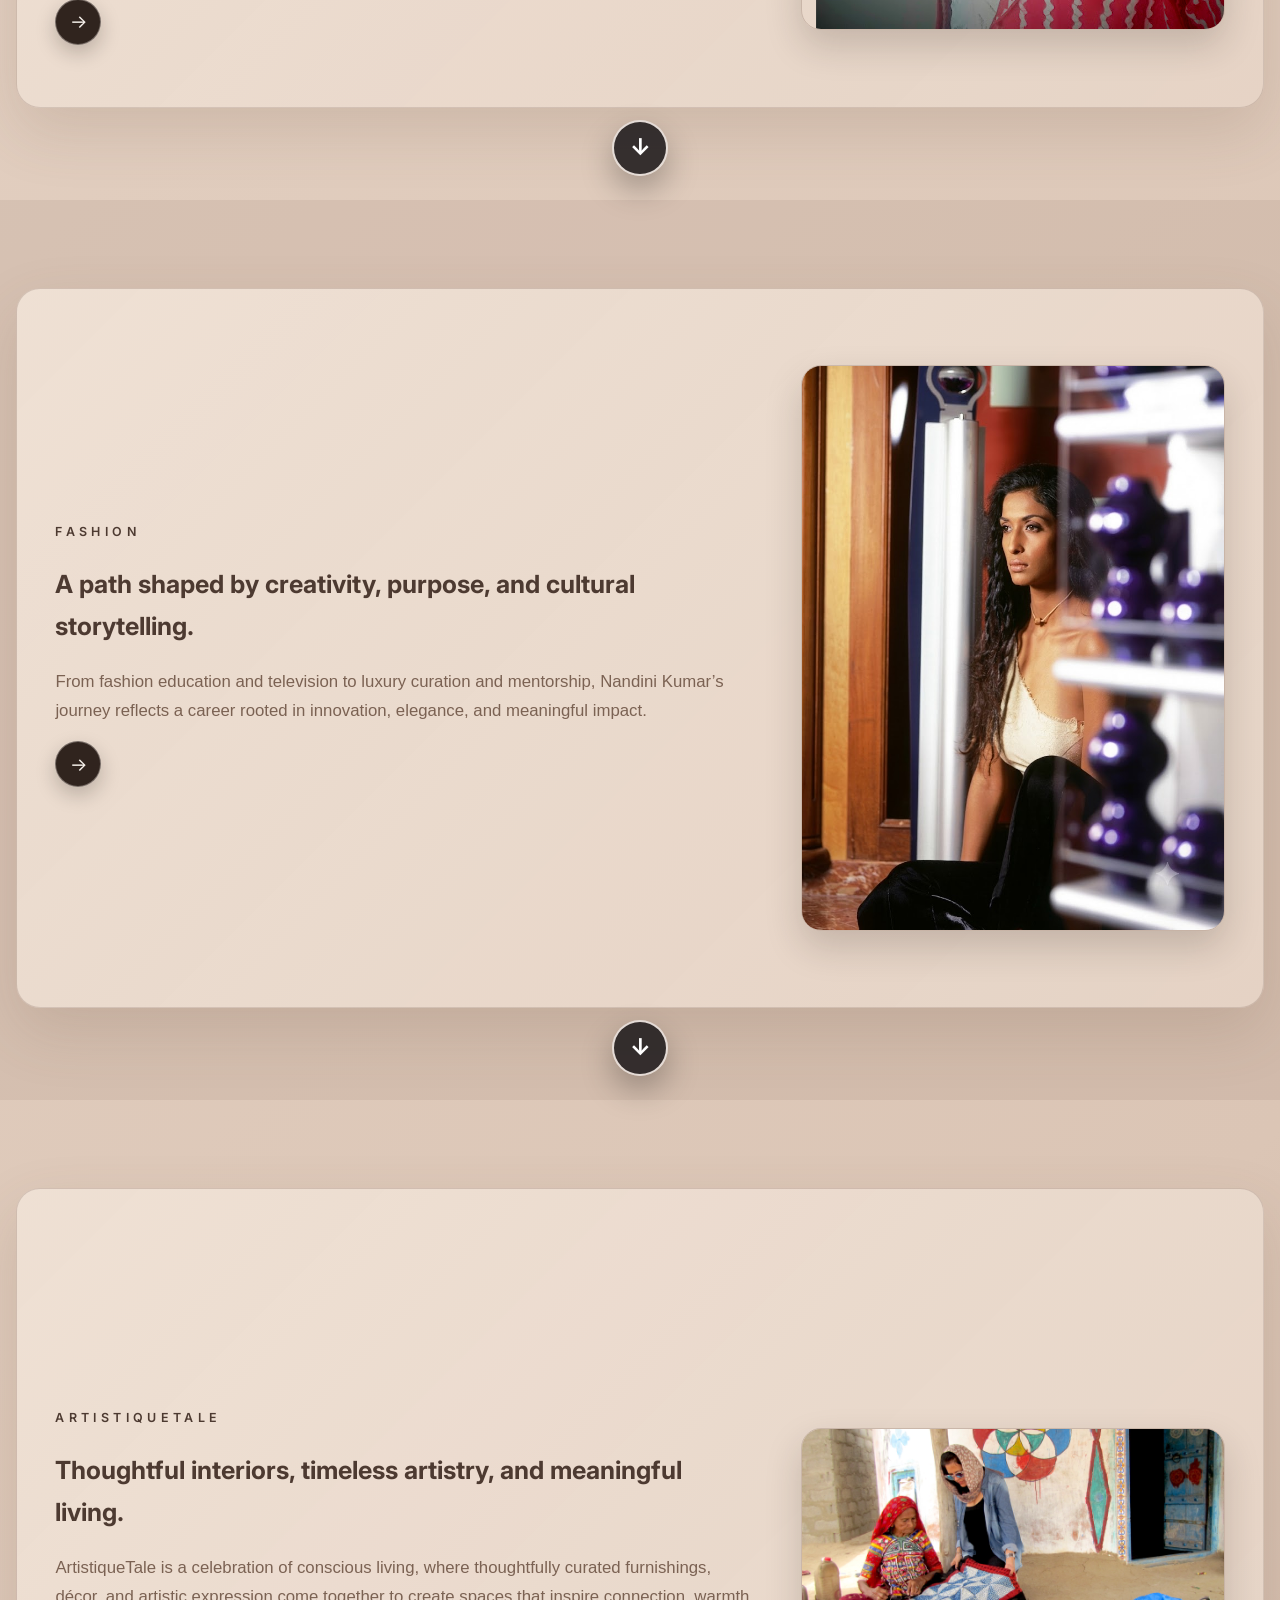
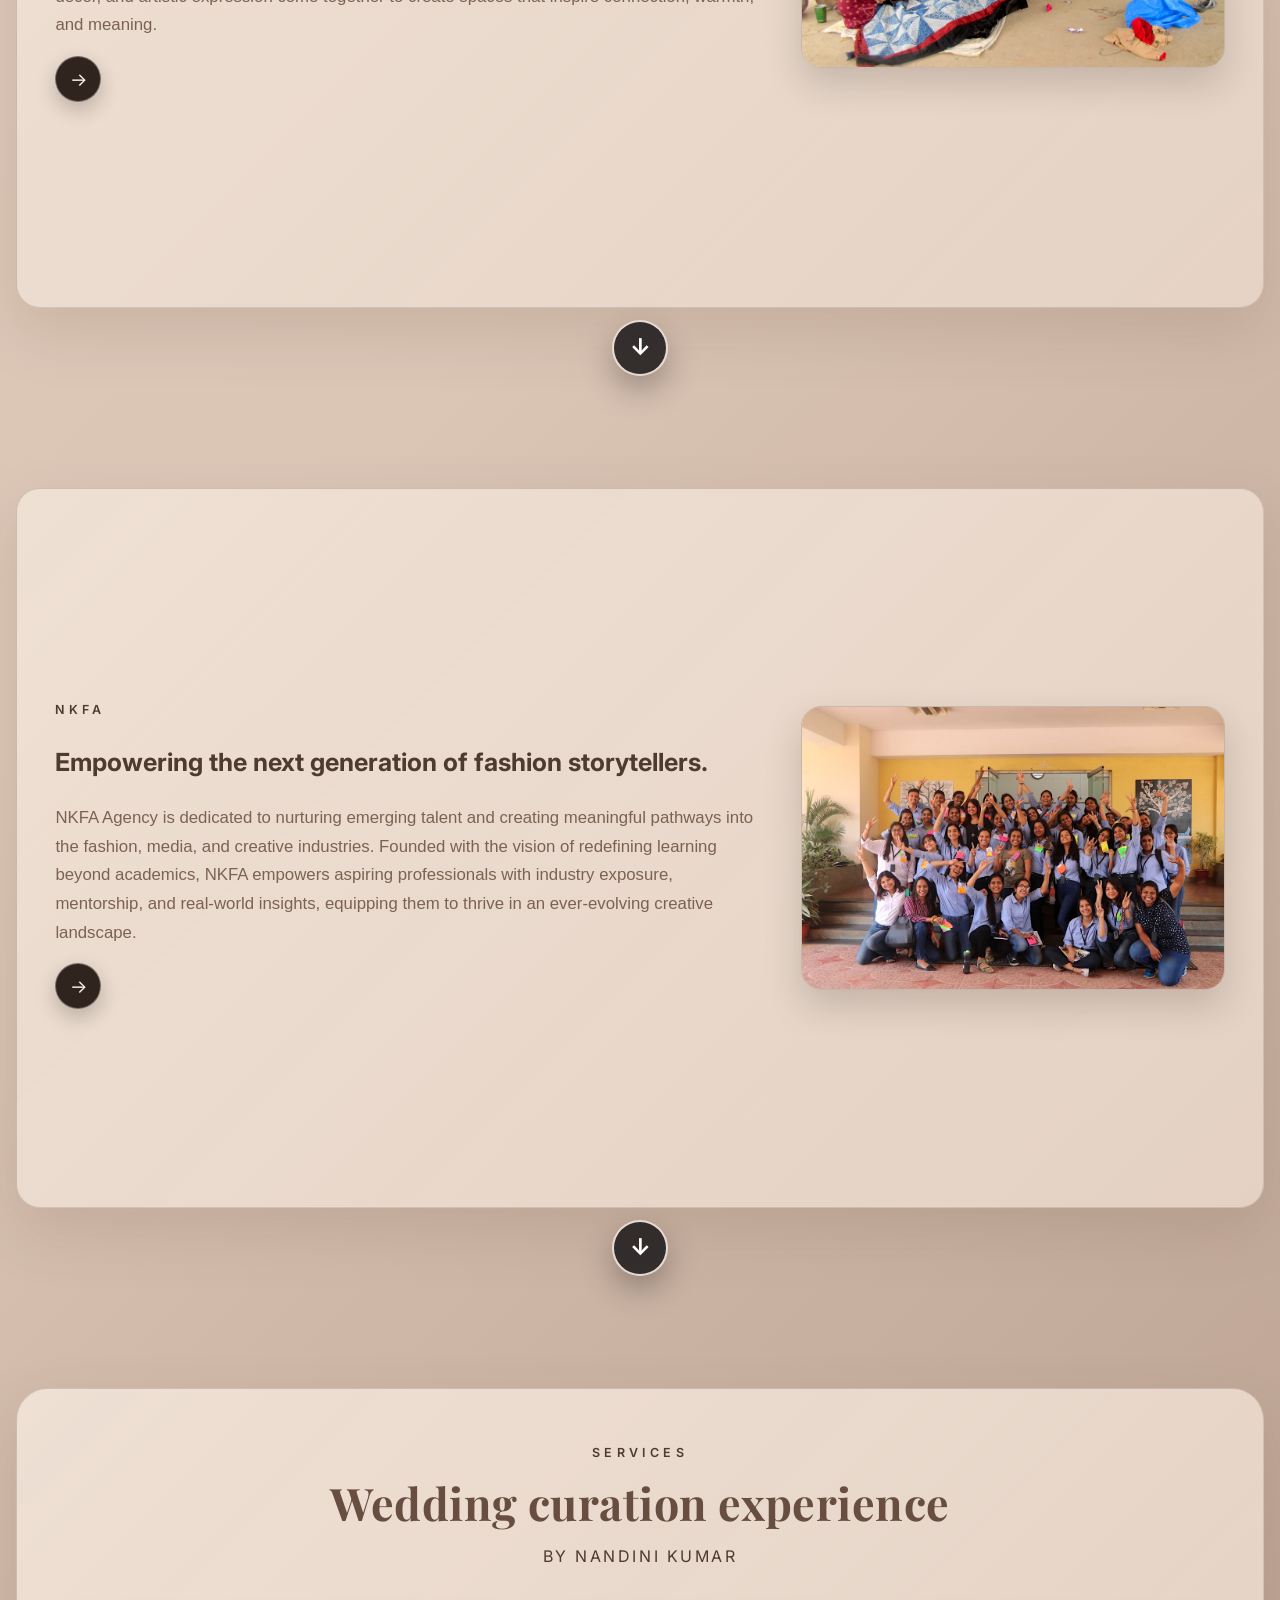
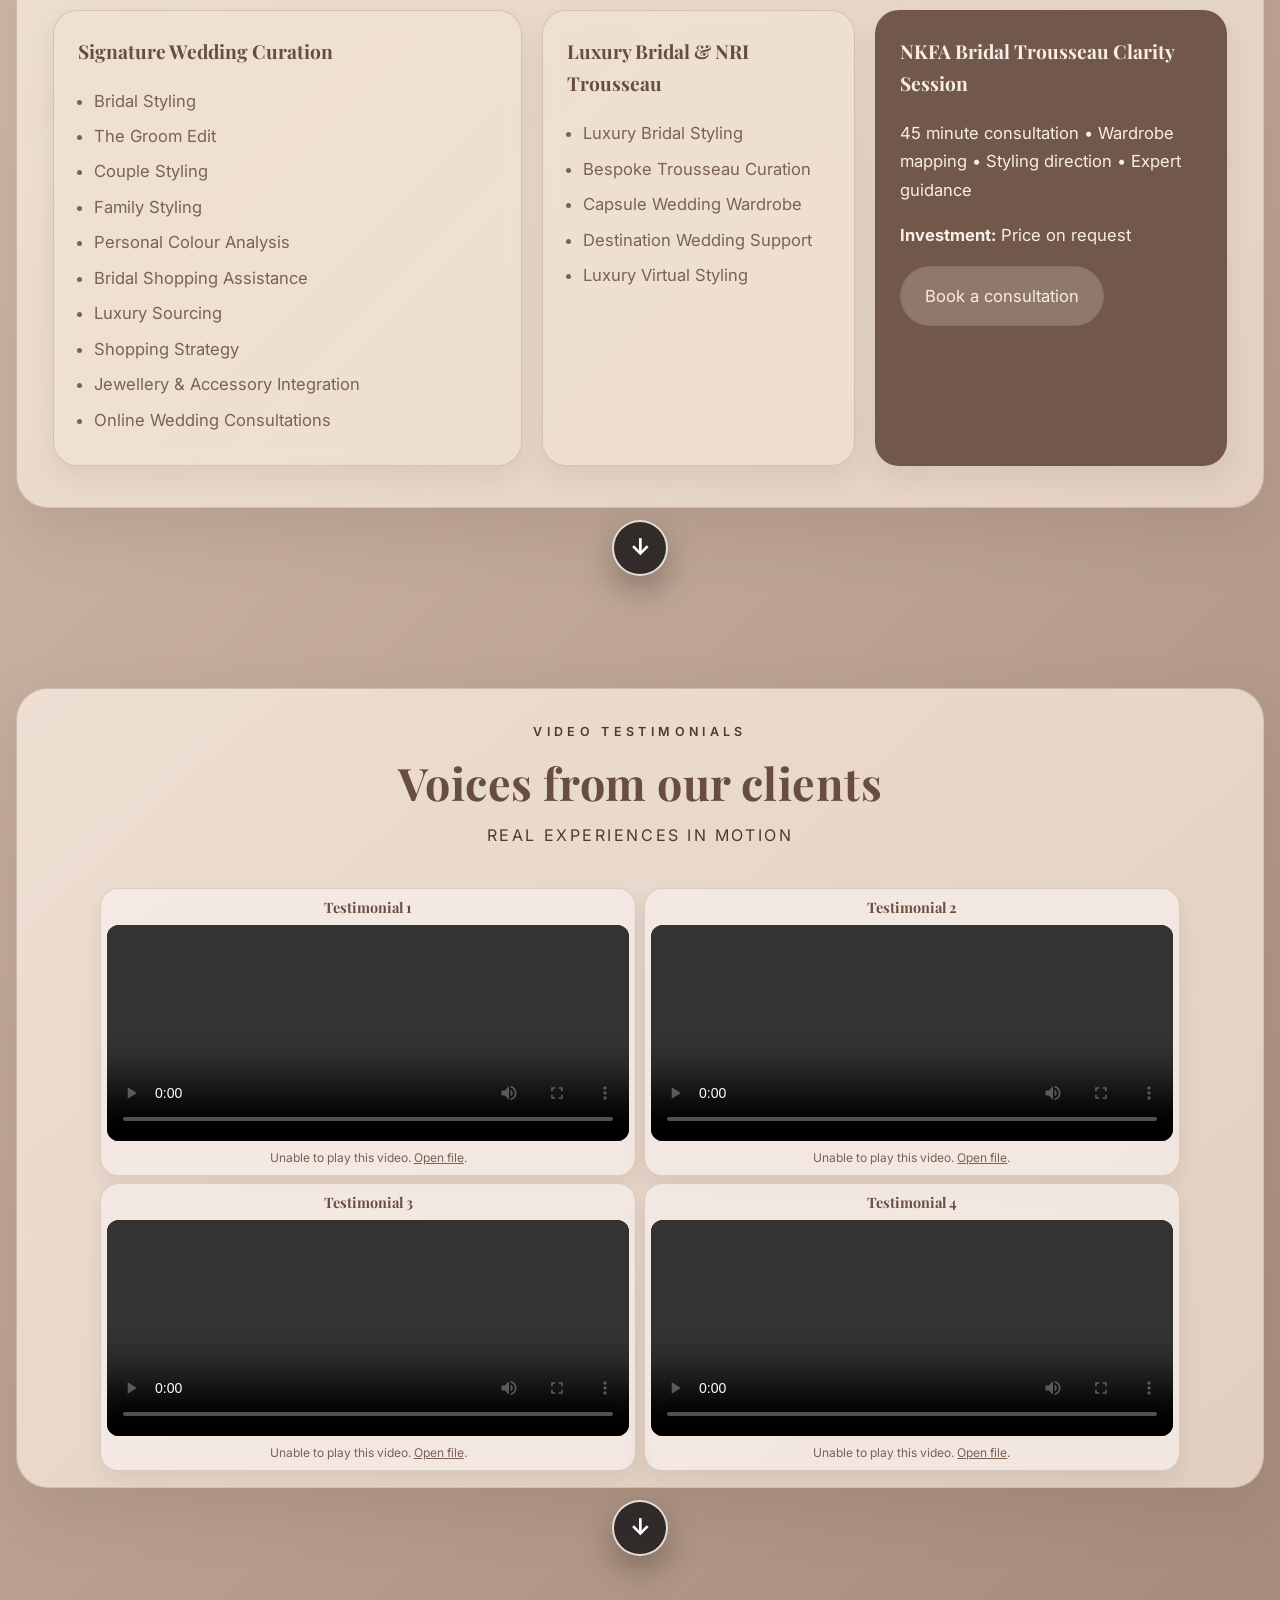
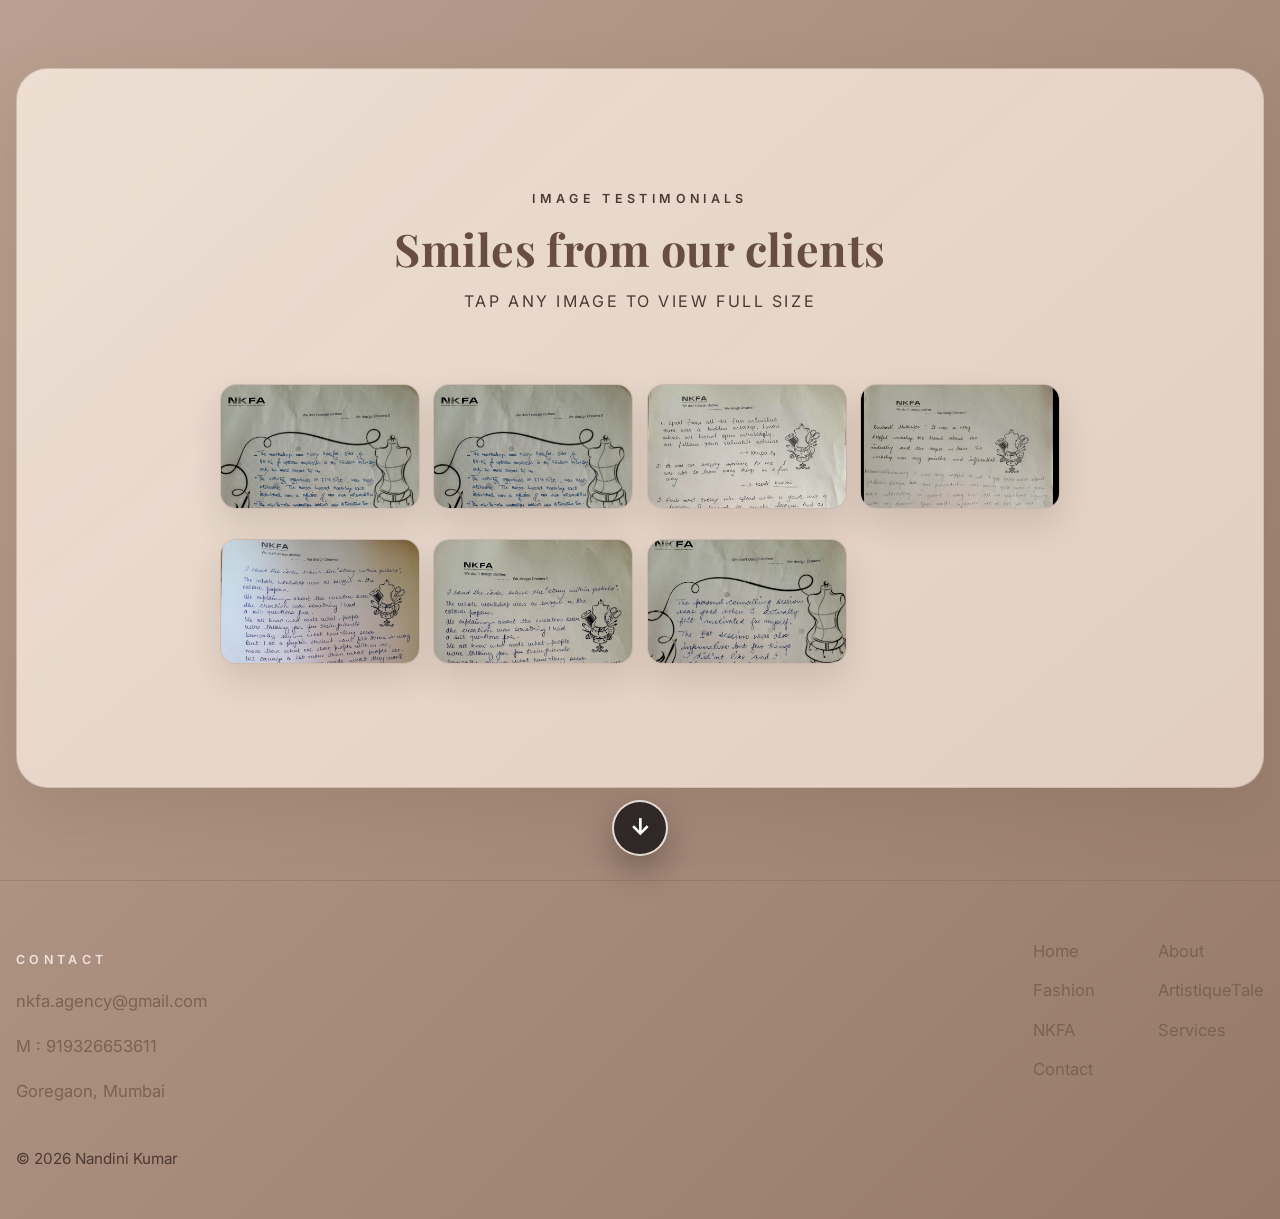
==== commit 324a66d5: "form change" ====
--- a/index.html
+++ b/index.html
@@ -148,7 +148,13 @@
               <h3>NKFA Bridal Trousseau Clarity Session</h3>
               <p>45 minute consultation • Wardrobe mapping • Styling direction • Expert guidance</p>
               <p><strong>Investment:</strong> Price on request</p>
-              <a class="button button-light" href="services.html">Know More</a>
+              <a
+                class="button button-light"
+                href="https://docs.google.com/forms/d/e/1FAIpQLSc11RG3qIPdYOEHrdi2GP10-p8LXv9wKV63aF2Kkgb-ZeXWaA/viewform"
+                target="_blank"
+                rel="noopener noreferrer"
+                >Book a consultation</a
+              >
             </article>
           </div>
         </div>
@@ -197,60 +203,6 @@
               <img src="media/testimonial/student16.jpg" alt="Client testimonial image 7" loading="lazy" />
             </figure>
           </div>
-        </div>
-        <a class="scroll-arrow" href="#contact" aria-label="Scroll to next section">↓</a>
-      </section>
-
-      <section class="section consultation-section" id="contact">
-        <div class="container consultation-grid panel-shell home-section-card">
-          <div class="content-block">
-            <p class="eyebrow">Consultation</p>
-            <h2>Begin your celebration.</h2>
-            <p class="lead">A thoughtful introduction to your wedding wardrobe and planning experience.</p>
-          </div>
-          <form
-            class="consultation-form"
-            id="consultation-form"
-            data-google-form-url="https://docs.google.com/forms/d/e/1FAIpQLSc11RG3qIPdYOEHrdi2GP10-p8LXv9wKV63aF2Kkgb-ZeXWaA/formResponse"
-          >
-            <div class="form-row">
-              <label>Bride Name<input type="text" name="brideName" data-google-entry="entry.1633920210" minlength="2" maxlength="80" autocomplete="name" required /></label>
-              <label>Wedding Date / Month<input type="text" name="weddingDate" data-google-entry="entry.255432743" placeholder="e.g. December 2026 or 14/12/2026" minlength="7" maxlength="25" required /></label>
-            </div>
-            <div class="form-row">
-              <label>Address<input type="text" name="residence" data-google-entry="entry.790080973" minlength="10" maxlength="180" autocomplete="street-address" required /></label>
-              <label>Phone<input type="tel" name="phone" data-google-entry="entry.1770822543" inputmode="tel" minlength="10" maxlength="20" autocomplete="tel" required /></label>
-            </div>
-            <div class="form-row">
-              <label>Email<input type="email" name="email" data-google-entry="entry.227649005" maxlength="120" autocomplete="email" required /></label>
-              <label>Instagram<input type="text" name="instagram" data-google-entry="entry.1846923513" maxlength="31" placeholder="@username" /></label>
-            </div>
-            <label>Wedding Location<input type="text" name="location" data-google-entry="entry.483377122" minlength="2" maxlength="80" required /></label>
-            <label>Wedding Type<input type="text" name="weddingType" data-google-entry="entry.2084989293" minlength="3" maxlength="80" placeholder="e.g. Hindu, Christian, Interfaith" required /></label>
-            <label
-              >Celebration Style
-              <select name="style" data-google-entry="entry.581423695" required>
-                <option value="" selected>Select style</option>
-                <option value="Intimate Wedding">Intimate Wedding</option>
-                <option value="Destination Wedding">Destination Wedding</option>
-                <option value="Traditional Wedding">Traditional Wedding</option>
-                <option value="Luxury Wedding">Luxury Wedding</option>
-                <option value="NRI Wedding">NRI Wedding</option>
-                <option value="Multi-City Celebrations">Multi-City Celebrations</option>
-              </select>
-            </label>
-            <label
-              >Consultation Mode
-              <select name="mode" data-google-entry="entry.209996122" required>
-                <option value="" selected>Select mode</option>
-                <option value="In Person">In Person</option>
-                <option value="Video">Video</option>
-                <option value="Phone">Phone</option>
-              </select>
-            </label>
-            <button class="button button-dark button-full" type="submit">Request Consultation</button>
-            <p class="form-note" id="form-note">A personalised introduction will follow shortly.</p>
-          </form>
         </div>
         <a class="scroll-arrow" href="#page-footer" aria-label="Scroll to footer">↓</a>
       </section>
@@ -271,7 +223,12 @@
           <a href="artistiquetale.html">ArtistiqueTale</a>
           <a href="nkfa.html">NKFA</a>
           <a href="#services">Services</a>
-          <a href="#contact">Contact</a>
+          <a
+            href="https://docs.google.com/forms/d/e/1FAIpQLSc11RG3qIPdYOEHrdi2GP10-p8LXv9wKV63aF2Kkgb-ZeXWaA/viewform"
+            target="_blank"
+            rel="noopener noreferrer"
+            >Contact</a
+          >
         </div>
       </div>
       <div class="container footer-bottom">
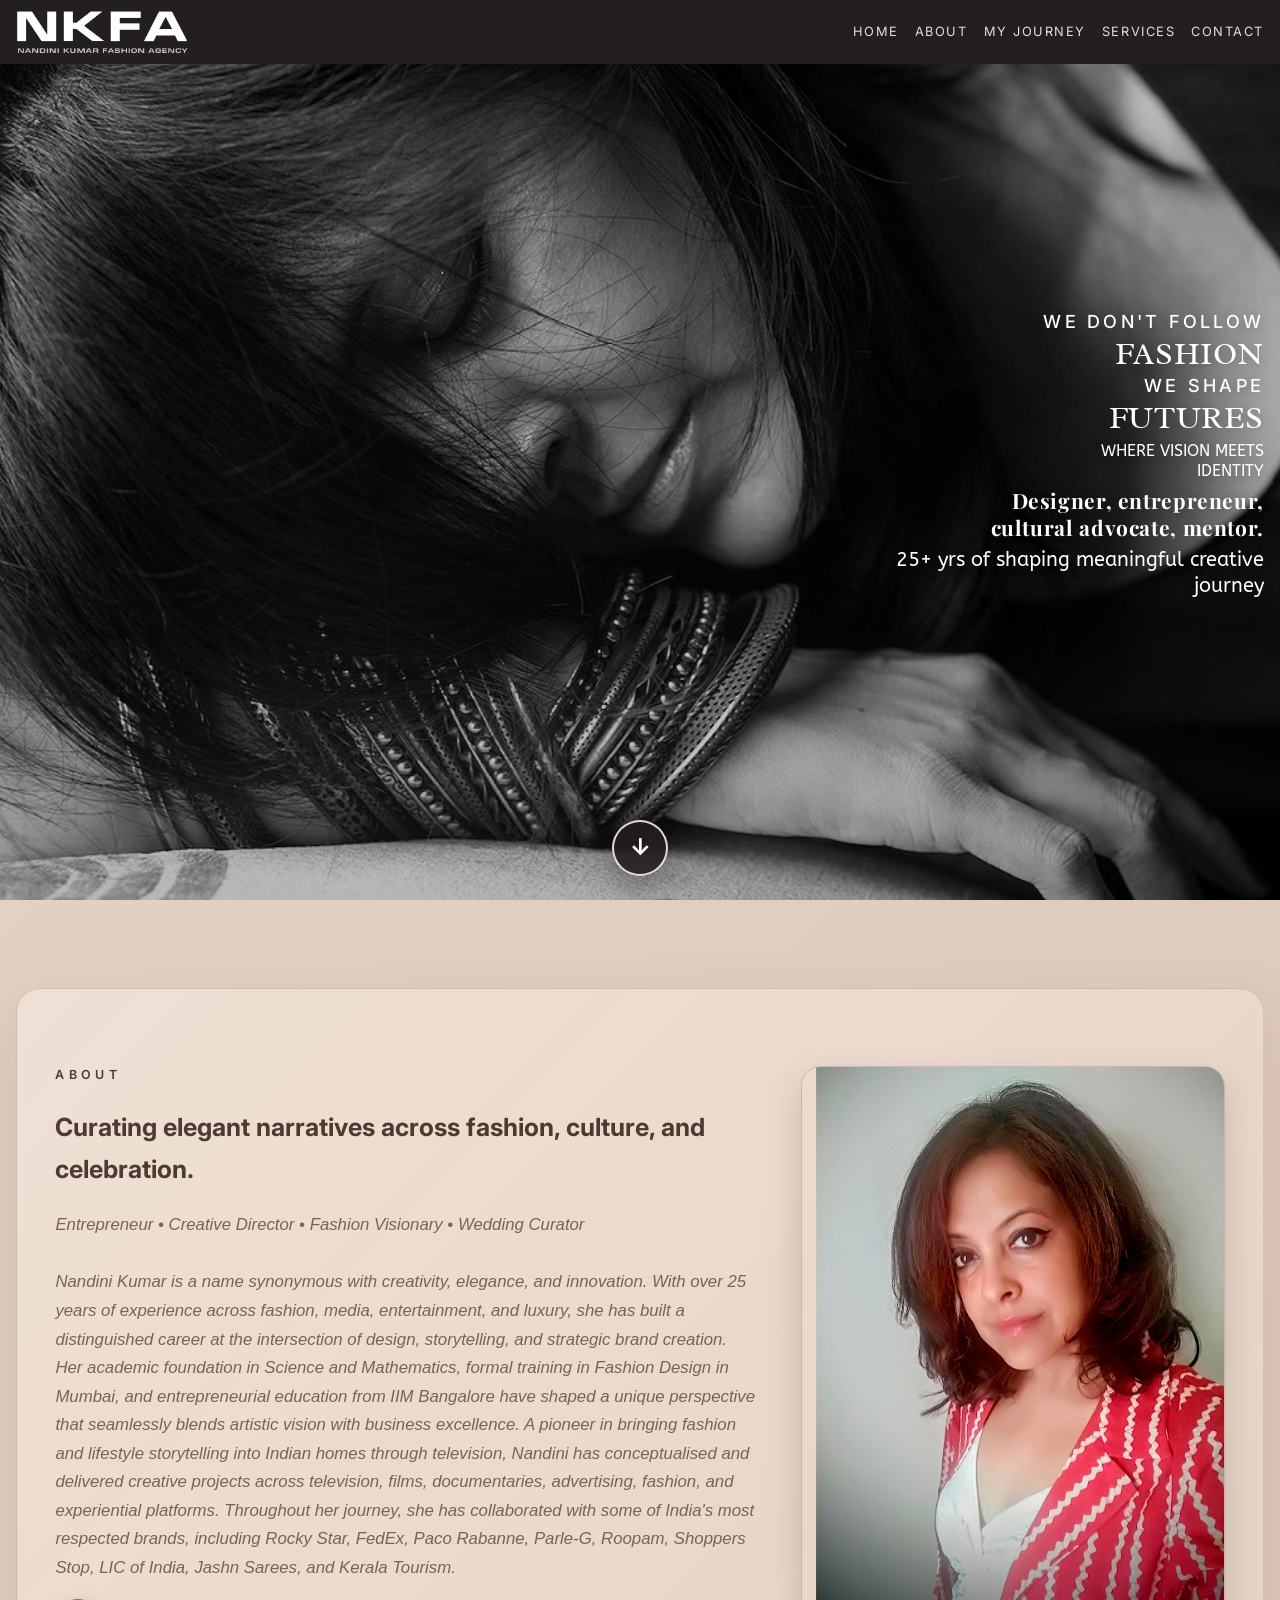
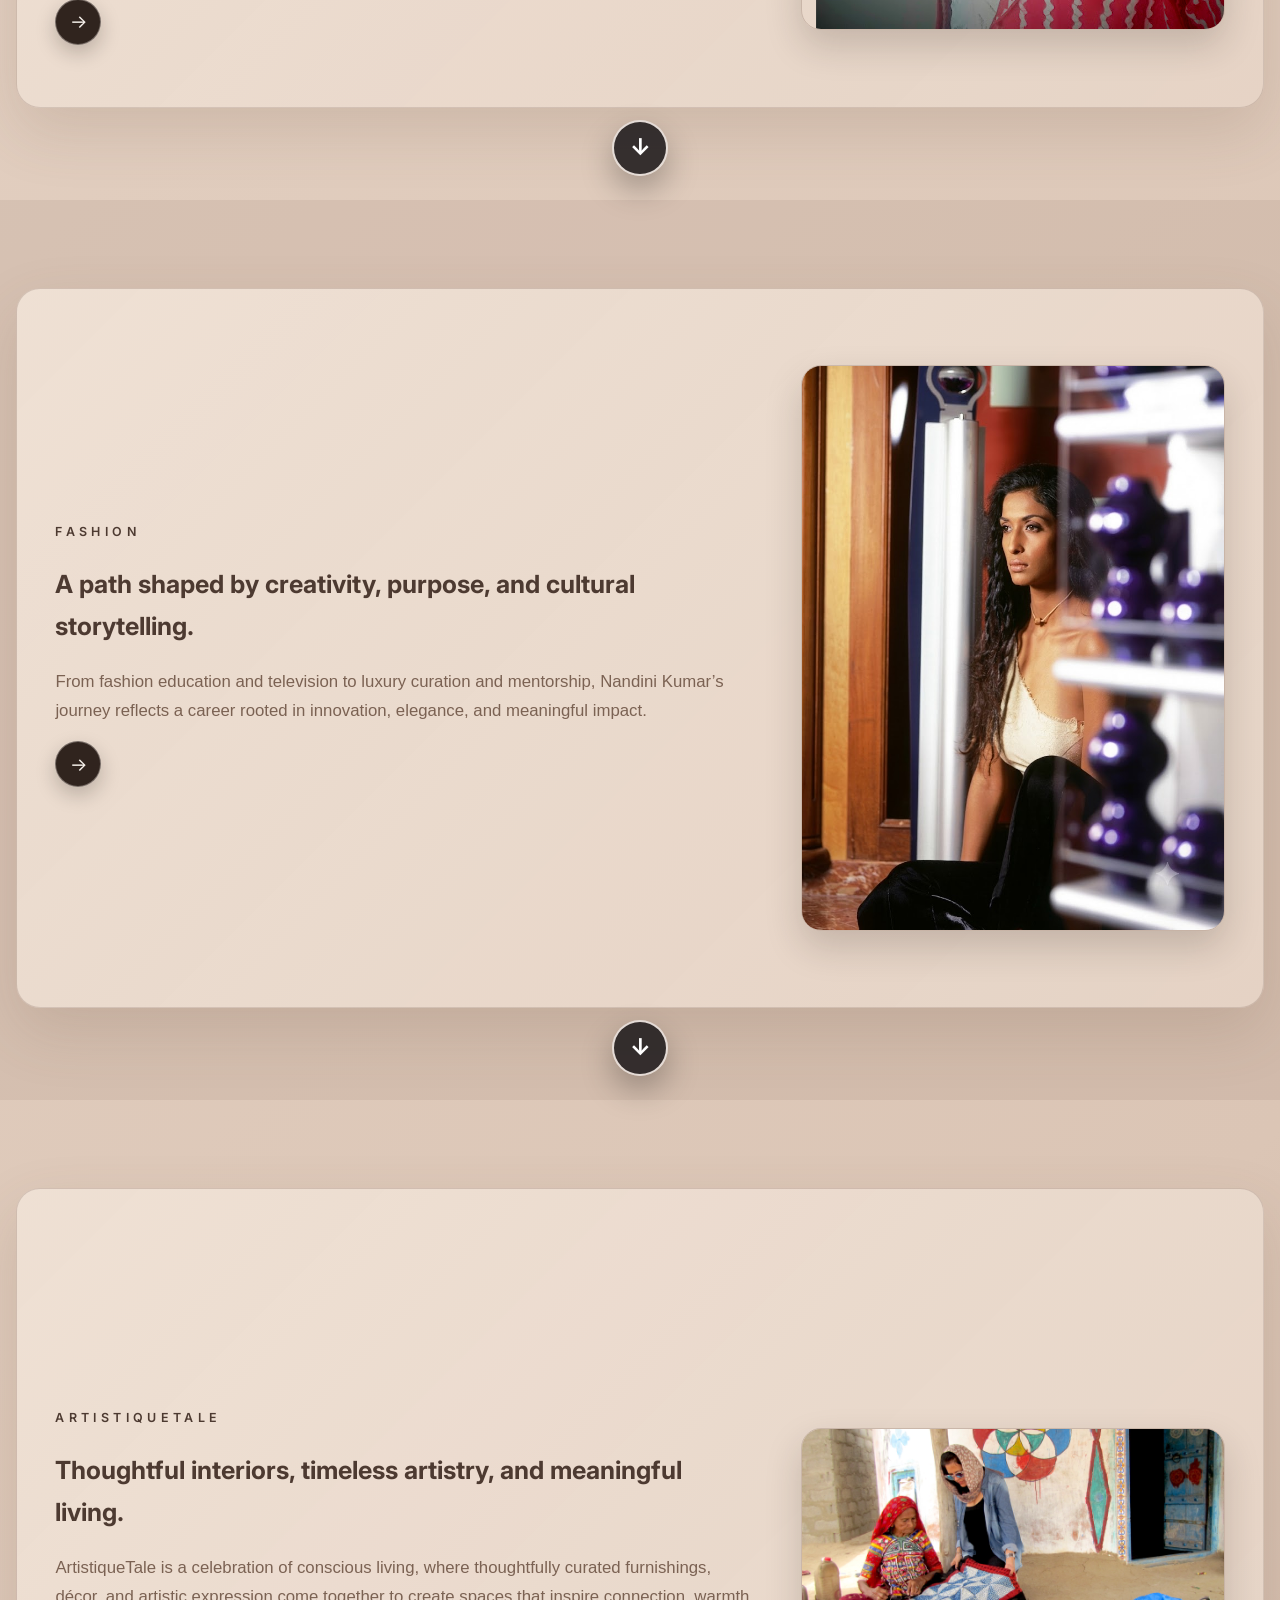
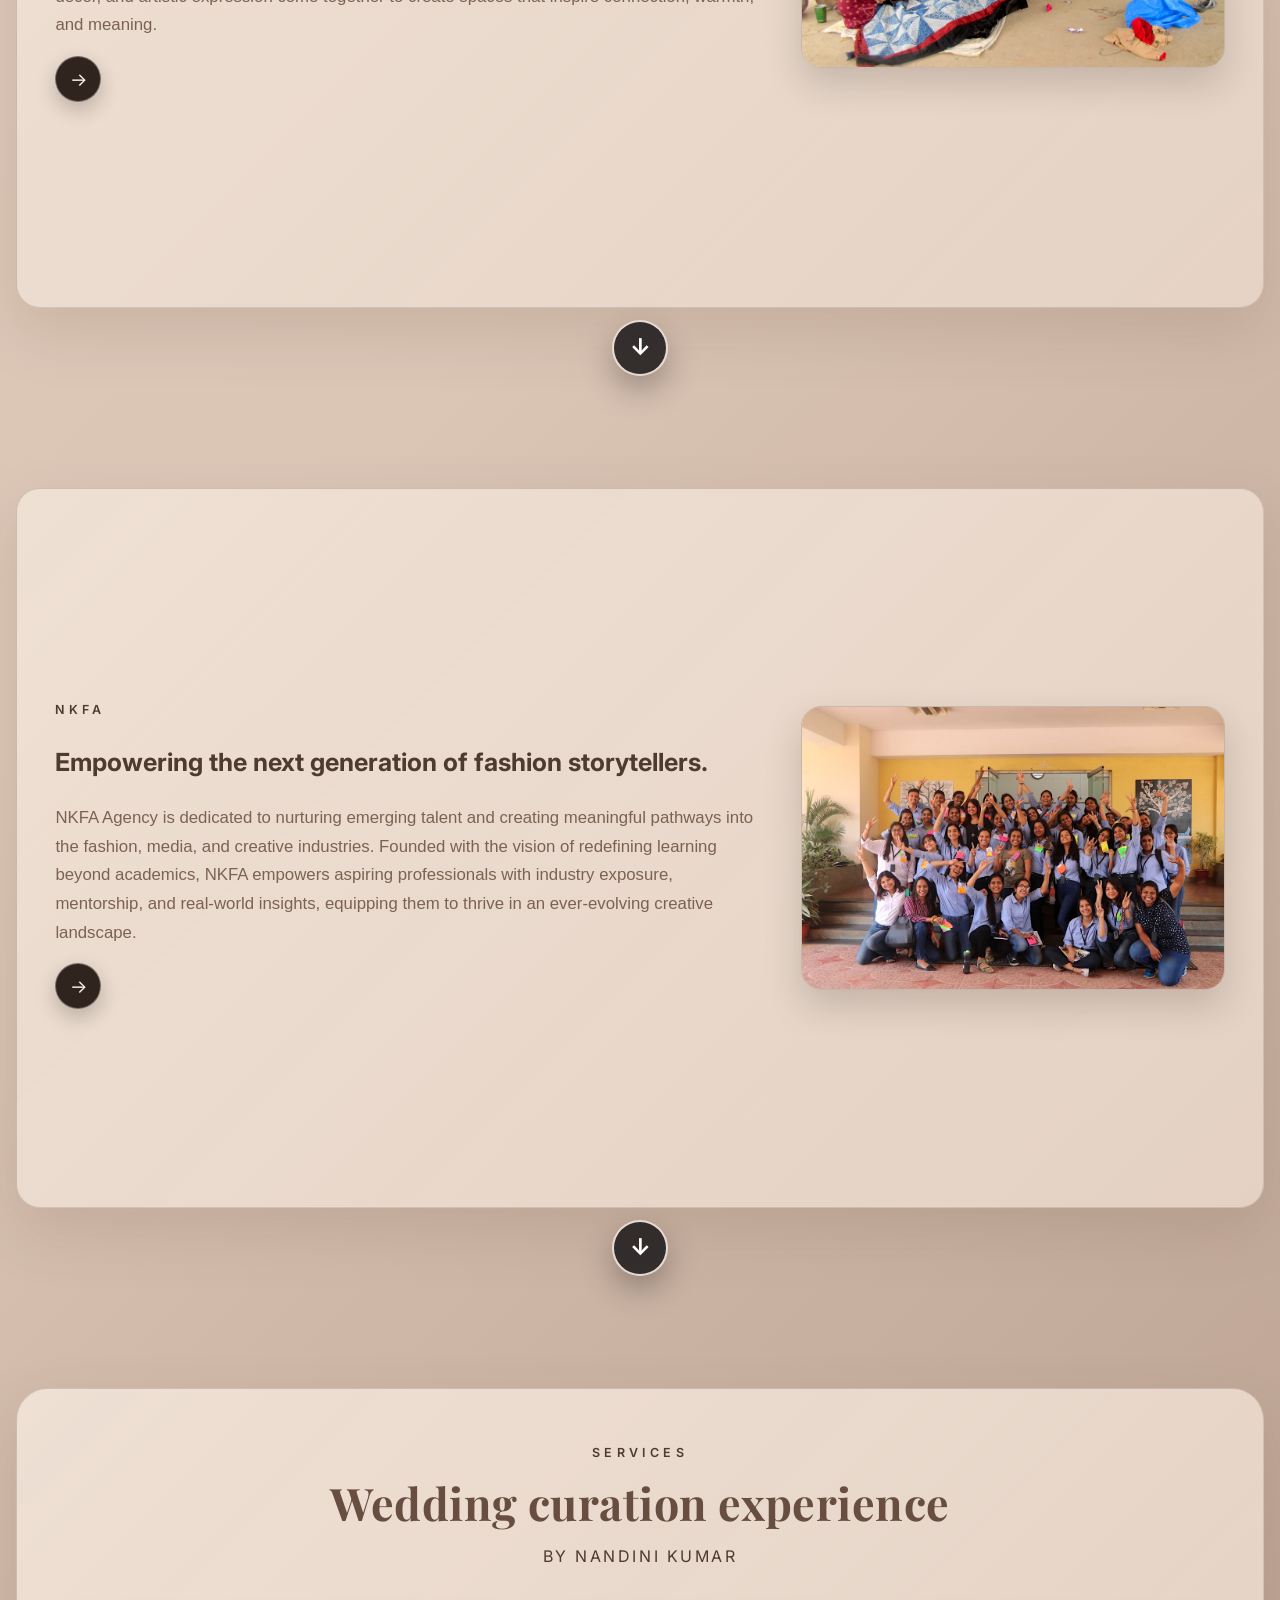
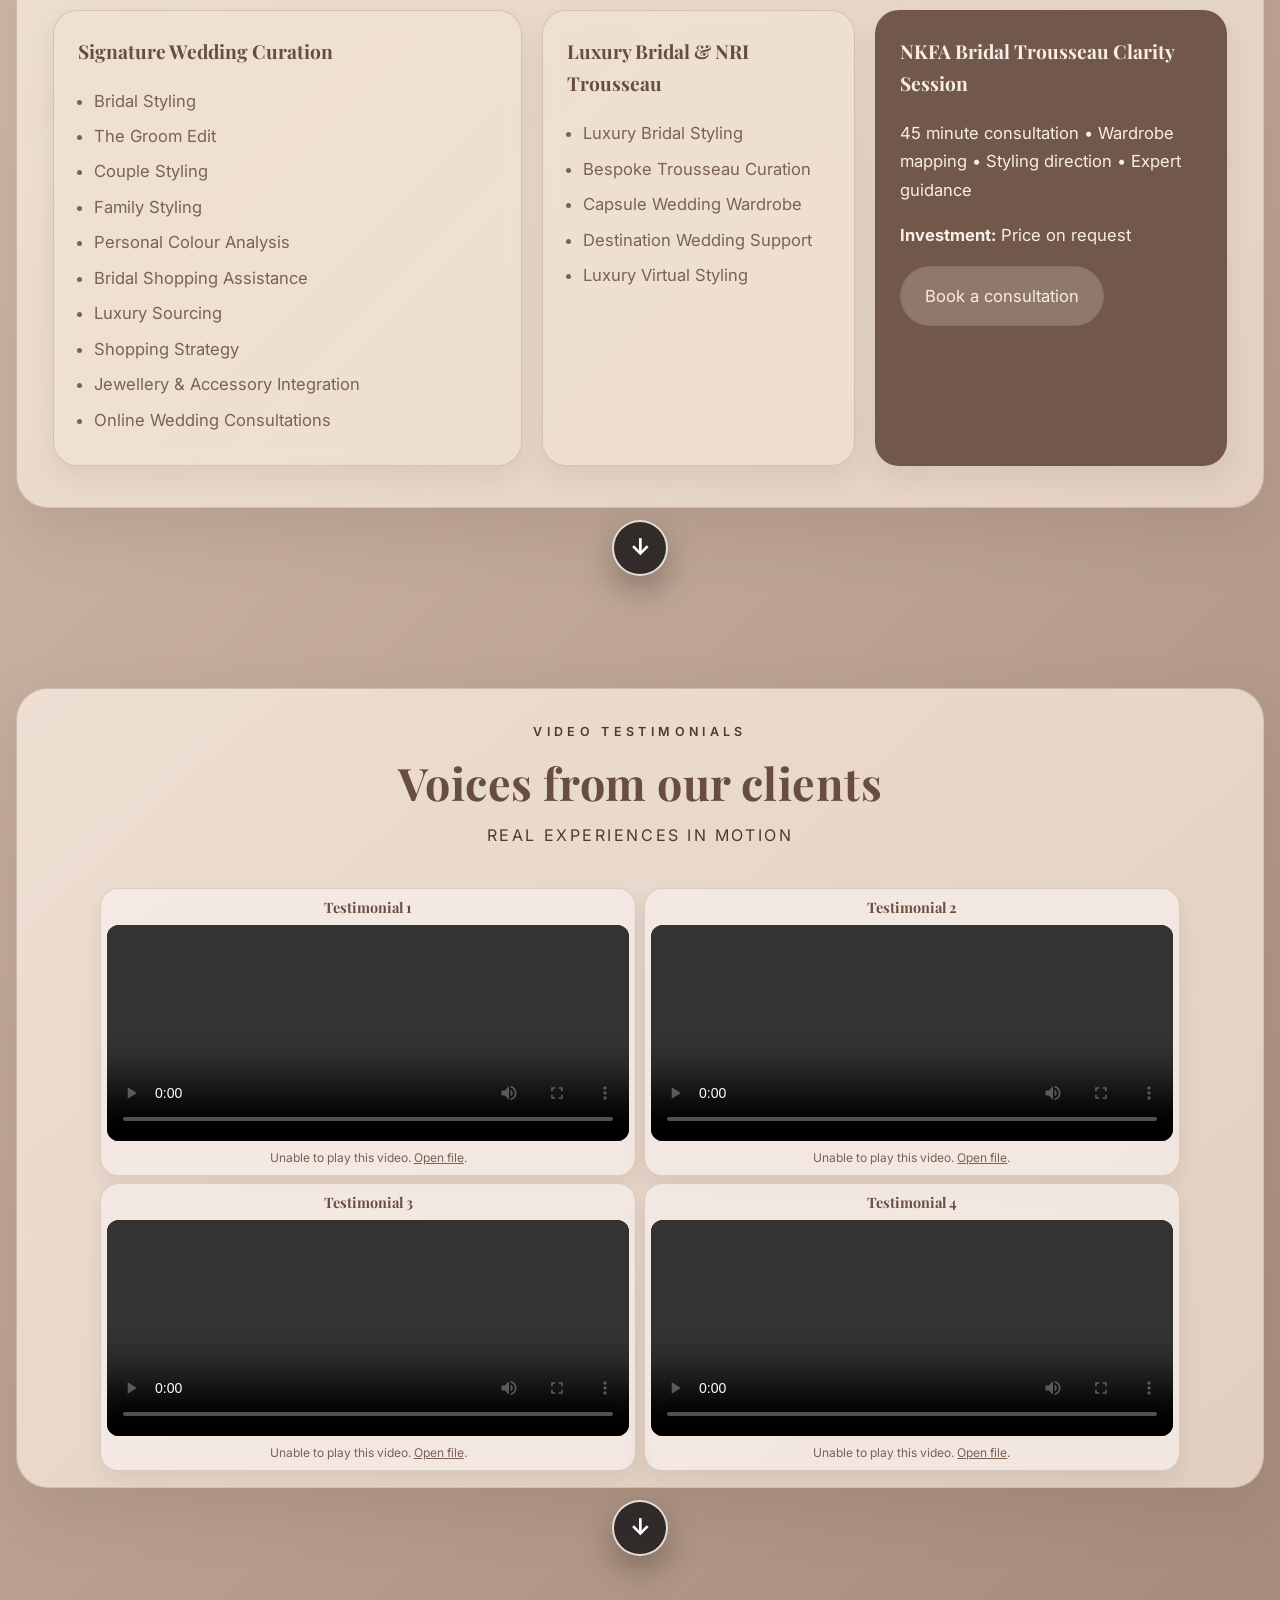
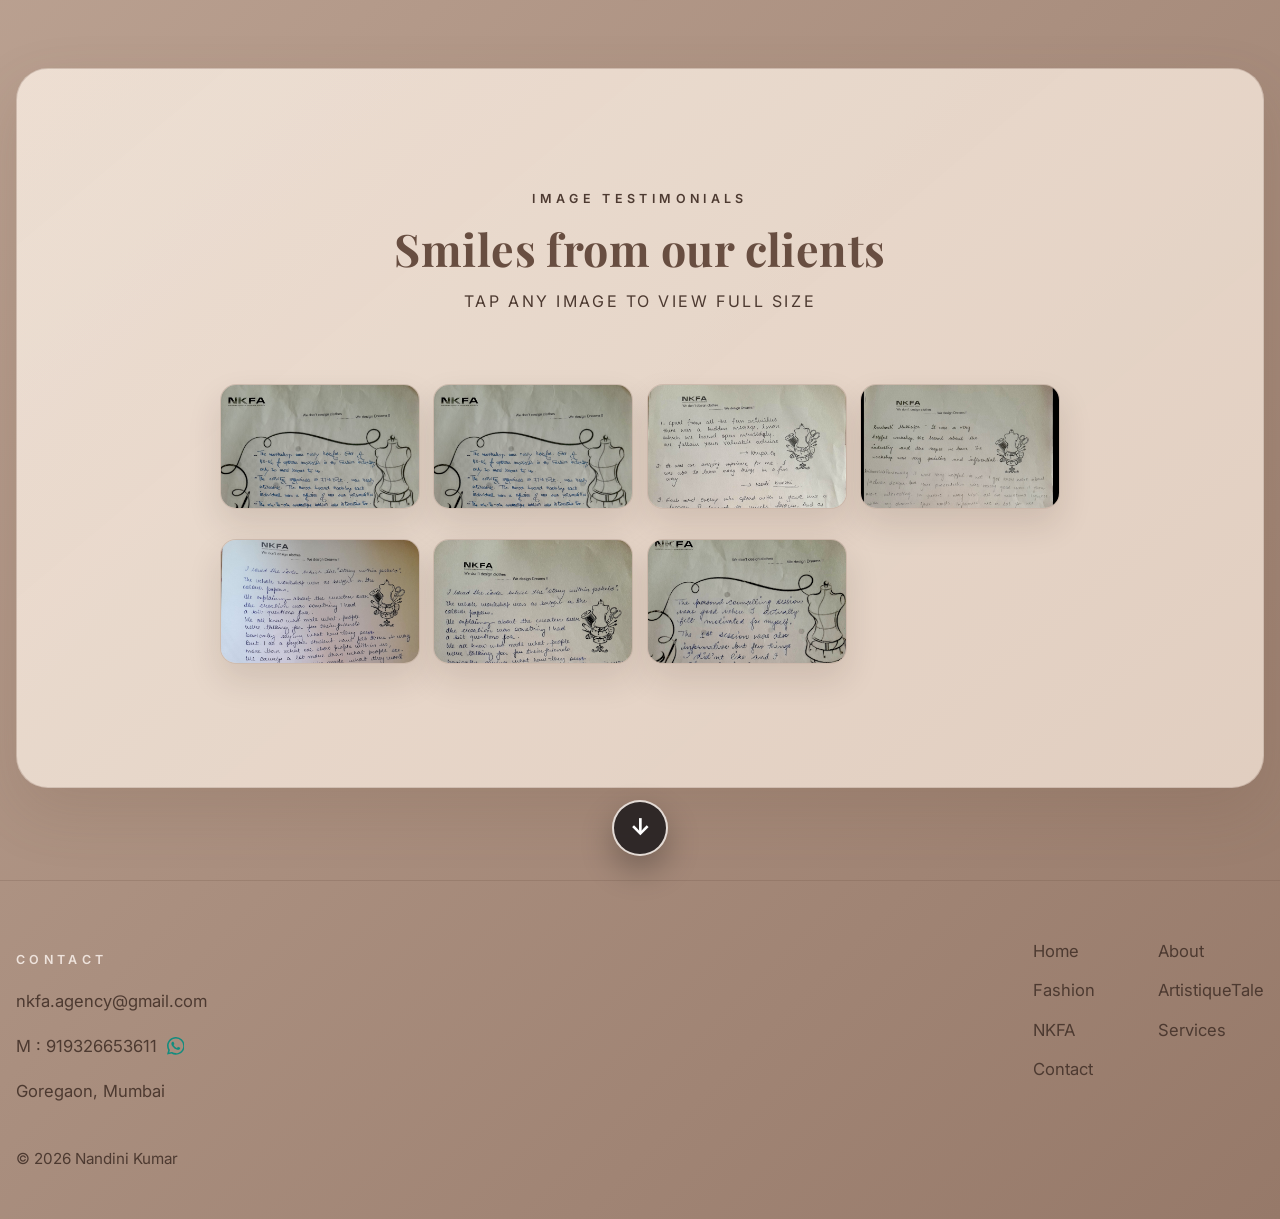
==== commit 237e302a: "fixes" ====
--- a/index.html
+++ b/index.html
@@ -213,7 +213,14 @@
         <div>
           <p class="eyebrow">Contact</p>
           <p><a href="mailto:nkfa.agency@gmail.com">nkfa.agency@gmail.com</a></p>
-          <p>M : 919326653611</p>
+          <p class="contact-line">
+            <span>M : 919326653611</span>
+            <a class="whatsapp-link" href="https://wa.me/919326653611" target="_blank" rel="noopener noreferrer" aria-label="Chat on WhatsApp">
+              <svg viewBox="0 0 24 24" aria-hidden="true" focusable="false">
+                <path d="M20.52 3.48A11.8 11.8 0 0 0 12.05 0C5.41 0 .02 5.39.02 12.03c0 2.12.56 4.19 1.62 6.02L0 24l6.12-1.6a11.96 11.96 0 0 0 5.93 1.9h.01c6.64 0 12.03-5.39 12.03-12.03 0-3.2-1.25-6.22-3.48-8.49ZM12.05 21.9h-.01a9.95 9.95 0 0 1-5.07-1.38l-.36-.21-3.63.95 1-3.53-.24-.36a9.92 9.92 0 0 1-1.52-5.31c0-5.49 4.46-9.95 9.96-9.95a9.9 9.9 0 0 1 7.04 3.02 9.92 9.92 0 0 1 2.91 7.05c-.01 5.5-4.47 9.96-9.96 9.96Zm5.46-7.44c-.3-.15-1.77-.87-2.05-.97-.27-.1-.47-.15-.67.15-.2.3-.77.97-.94 1.17-.17.2-.35.22-.65.08-.3-.15-1.27-.47-2.42-1.49-.89-.79-1.5-1.77-1.68-2.07-.18-.3-.02-.46.13-.61.14-.13.3-.35.45-.52.15-.17.2-.3.3-.5.1-.2.05-.38-.02-.53-.08-.15-.67-1.62-.92-2.22-.24-.58-.49-.5-.67-.51l-.57-.01c-.2 0-.53.08-.8.38-.27.3-1.03 1.01-1.03 2.46 0 1.45 1.06 2.86 1.2 3.05.15.2 2.08 3.18 5.05 4.46.71.31 1.26.49 1.69.63.71.23 1.36.2 1.88.12.57-.08 1.77-.72 2.02-1.41.25-.69.25-1.28.18-1.41-.08-.13-.27-.2-.57-.35Z"/>
+              </svg>
+            </a>
+          </p>
           <p>Goregaon, Mumbai</p>
         </div>
         <div class="footer-links">
--- a/styles.css
+++ b/styles.css
@@ -346,6 +346,10 @@
   padding: 0.95rem 1.5rem;
   border-radius: 999px;
   transition: transform 0.2s ease, background 0.2s ease, color 0.2s ease;
+}
+
+.page-detail-copy .button {
+  margin-top: 1.25rem;
 }
 
 .button:hover {
@@ -772,6 +776,7 @@
 .site-footer {
   padding: 3.5rem 0 2rem;
   border-top: 1px solid rgba(104, 78, 65, 0.22);
+  color: var(--text-dark);
 }
 
 .services-shell,
@@ -789,6 +794,34 @@
   align-items: start;
 }
 
+.contact-line {
+  display: flex;
+  align-items: center;
+  gap: 0.55rem;
+  margin: 0;
+}
+
+.whatsapp-link {
+  display: inline-flex;
+  align-items: center;
+  justify-content: center;
+  width: 1.2rem;
+  height: 1.2rem;
+  color: #128c7e;
+  transition: transform 0.2s ease;
+}
+
+.whatsapp-link:hover,
+.whatsapp-link:focus-visible {
+  transform: scale(1.08);
+}
+
+.whatsapp-link svg {
+  width: 1.1rem;
+  height: 1.1rem;
+  fill: currentColor;
+}
+
 .footer-links {
   display: grid;
   grid-template-columns: repeat(2, minmax(0, 1fr));
@@ -797,7 +830,7 @@
 
 .footer-bottom {
   margin-top: 1.5rem;
-  color: var(--text-soft);
+  color: var(--text-dark);
   font-size: 0.95rem;
 }
 
